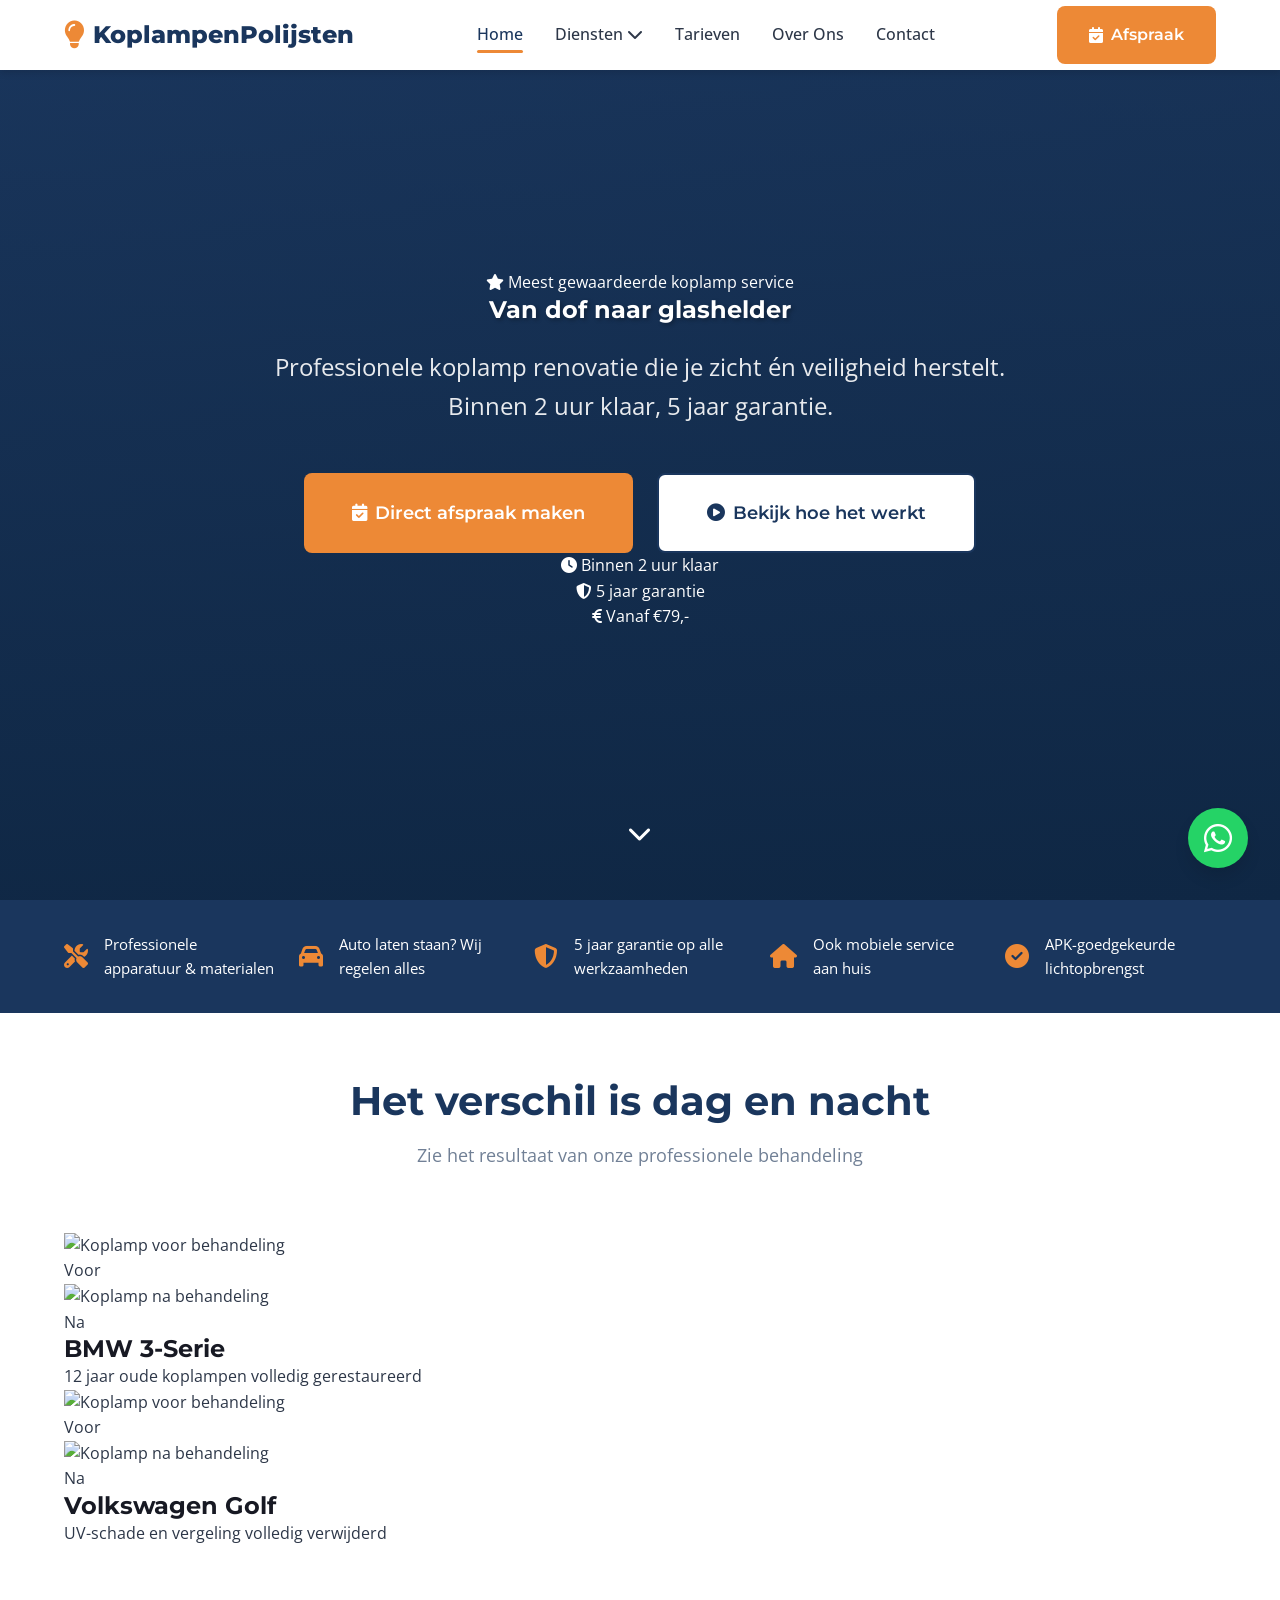
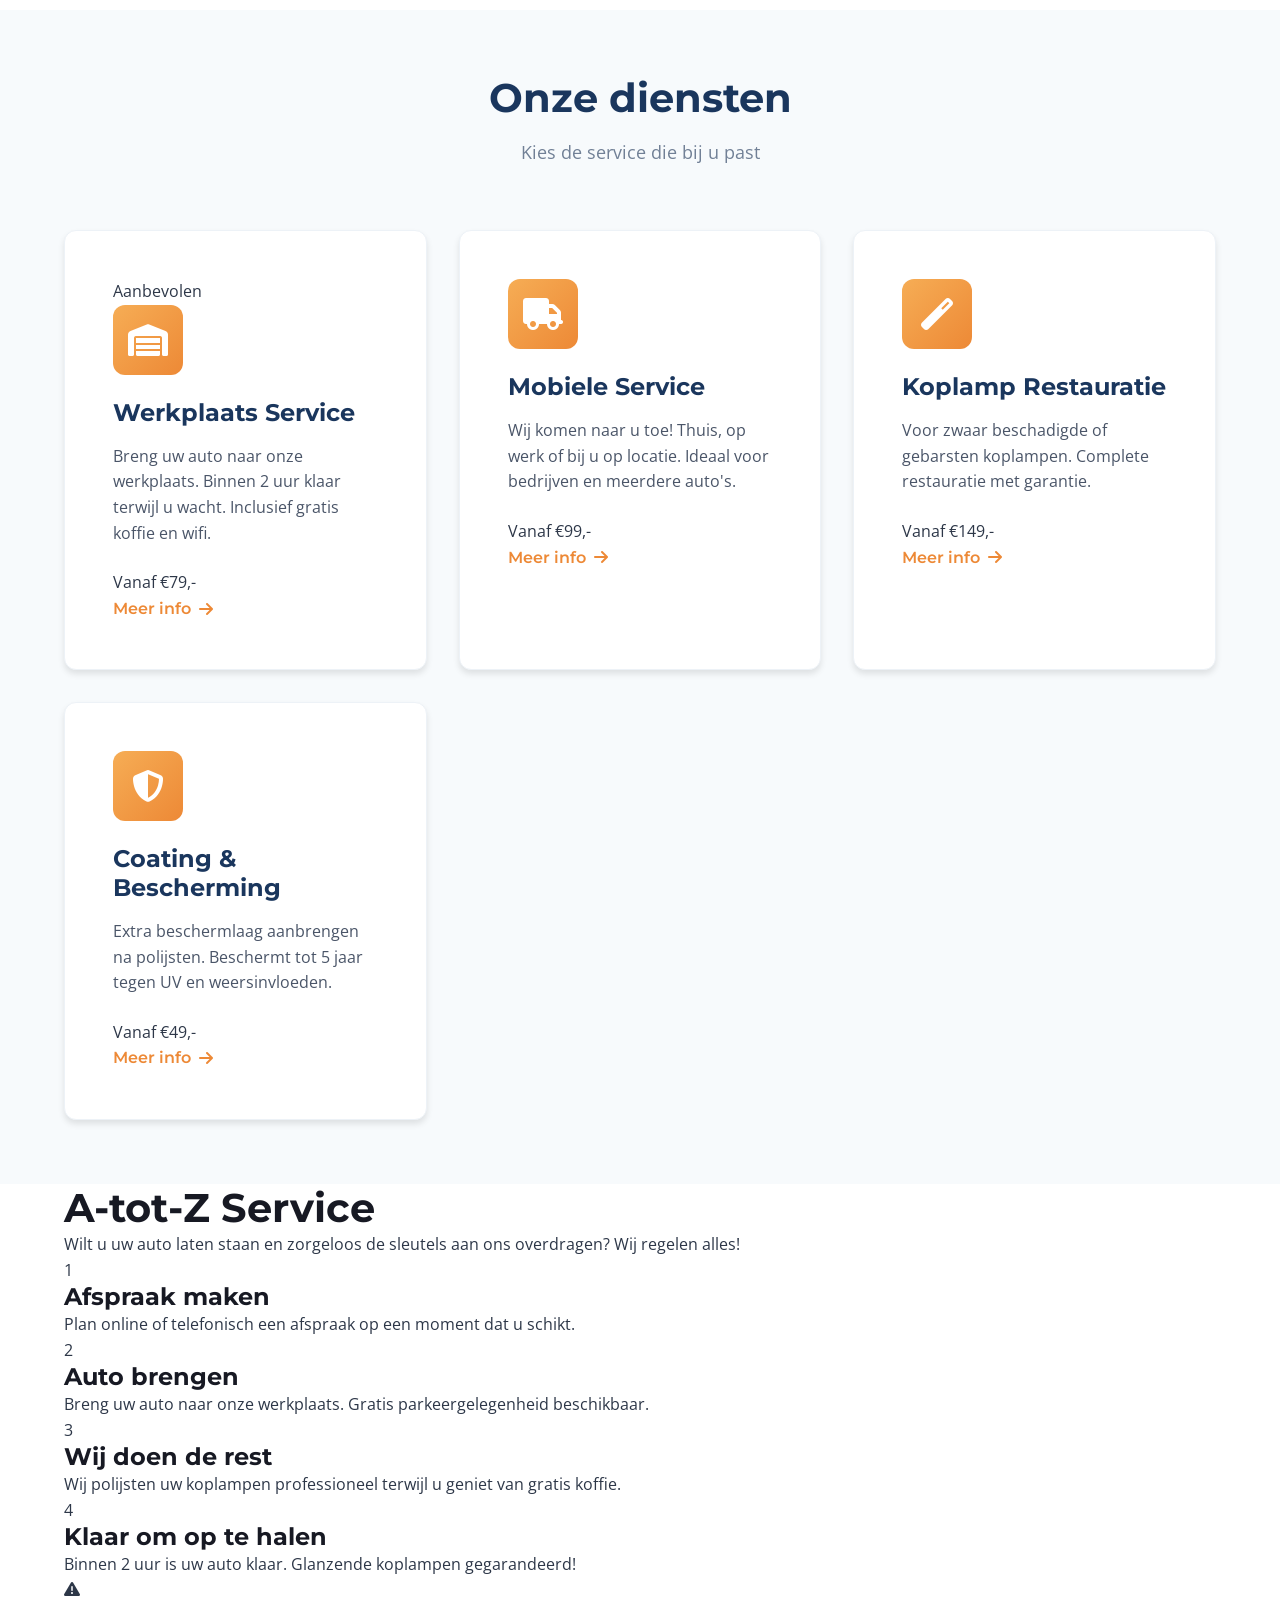
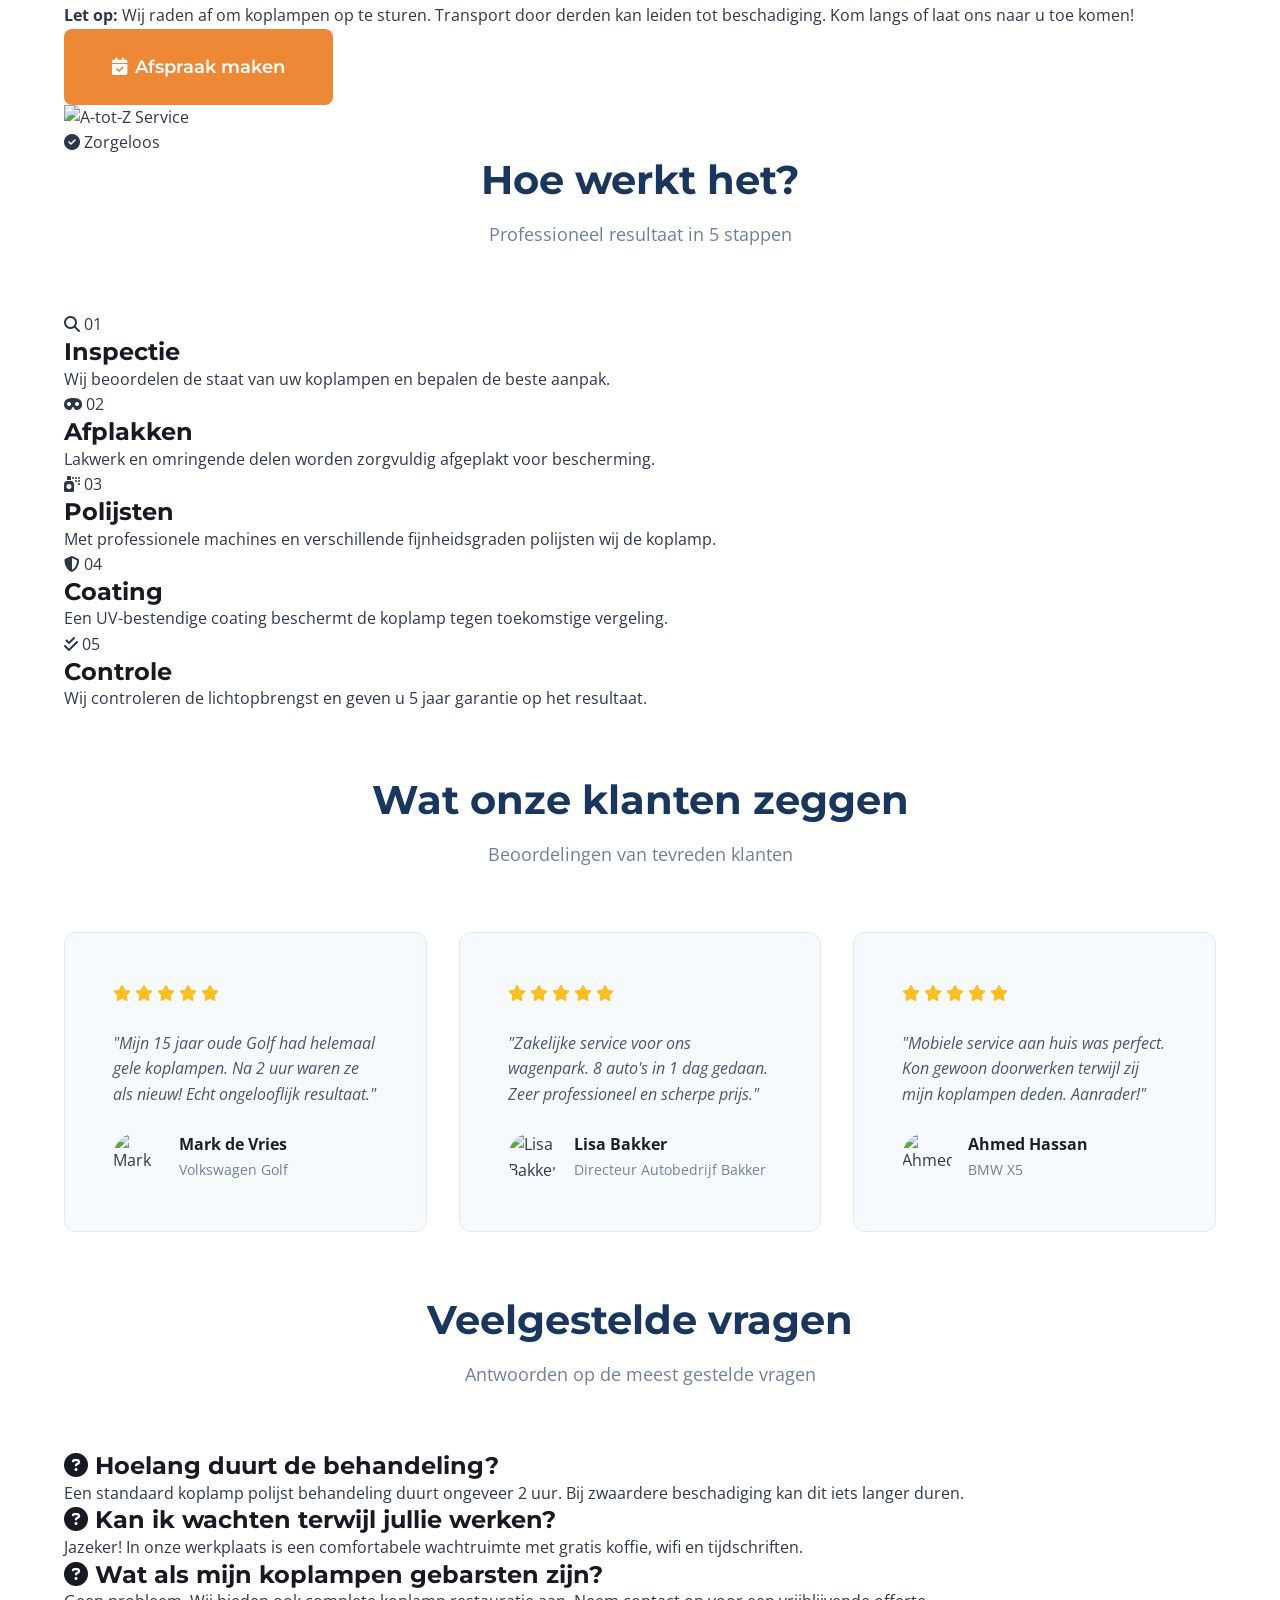
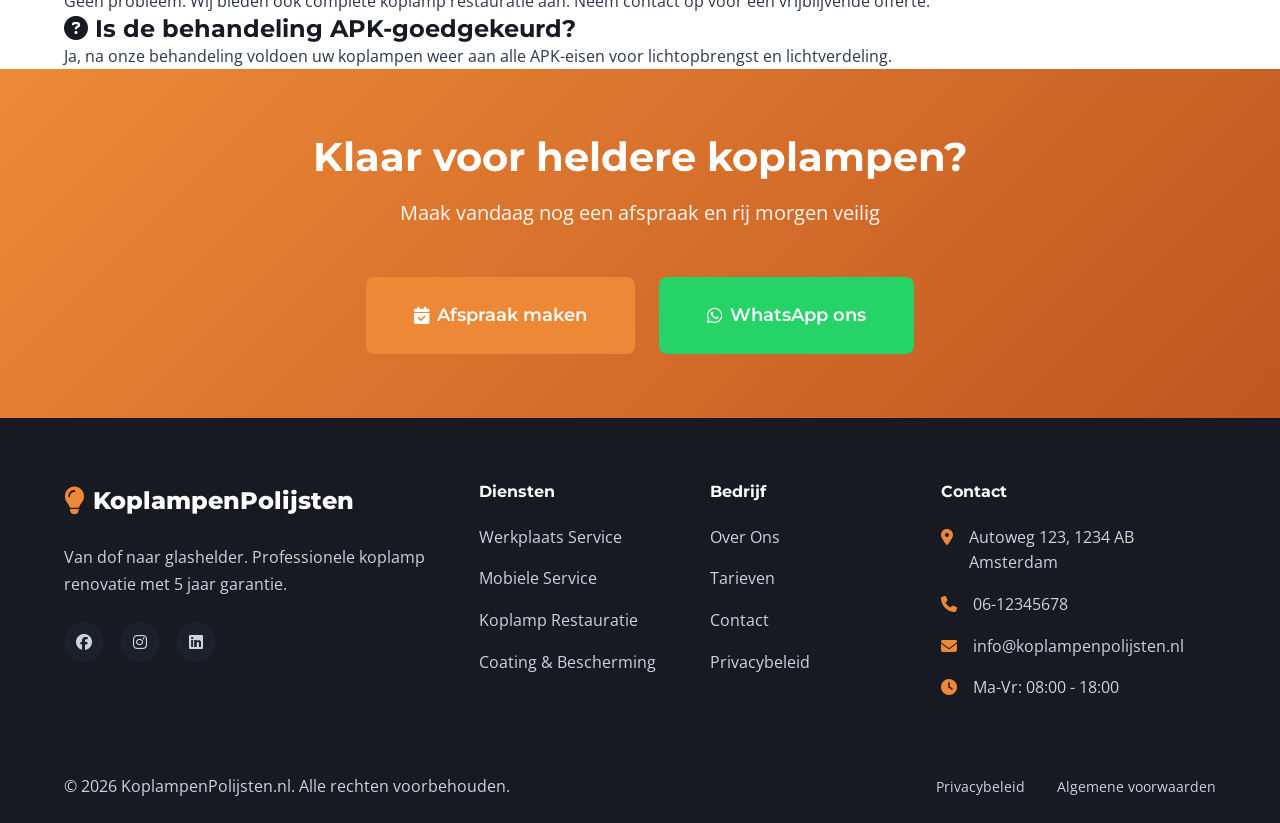
==== index.html @ 0076ad4c "Initial commit: KoplampenPolijsten website" ====
<!DOCTYPE html>
<html lang="nl">
<head>
    <meta charset="UTF-8">
    <meta name="viewport" content="width=device-width, initial-scale=1.0">
    <meta name="description" content="KoplampenPolijsten.nl - Professionele koplamp renovatie. Van dof naar glashelder in 2 uur. Mobiele service of werkplaats.">
    <title>KoplampenPolijsten.nl | Van dof naar glashelder</title>
    <link rel="preconnect" href="https://fonts.googleapis.com">
    <link rel="preconnect" href="https://fonts.gstatic.com" crossorigin>
    <link href="https://fonts.googleapis.com/css2?family=Montserrat:wght@400;600;700;800&family=Open+Sans:wght@400;500;600&display=swap" rel="stylesheet">
    <link rel="stylesheet" href="css/style.css">
    <link rel="stylesheet" href="https://cdnjs.cloudflare.com/ajax/libs/font-awesome/6.4.0/css/all.min.css">
</head>
<body>
    <!-- Header -->
    <header class="header">
        <div class="container">
            <nav class="nav">
                <a href="index.html" class="logo">
                    <i class="fas fa-lightbulb logo-icon"></i>
                    <span>KoplampenPolijsten</span>
                </a>
                <ul class="nav-menu" id="navMenu">
                    <li><a href="index.html" class="active">Home</a></li>
                    <li class="dropdown">
                        <a href="#">Diensten <i class="fas fa-chevron-down"></i></a>
                        <ul class="dropdown-menu">
                            <li><a href="pages/werkplaats-service.html">Werkplaats Service</a></li>
                            <li><a href="pages/mobiele-service.html">Mobiele Service</a></li>
                            <li><a href="pages/koplamp-restauratie.html">Koplamp Restauratie</a></li>
                            <li><a href="pages/coating-bescherming.html">Coating & Bescherming</a></li>
                        </ul>
                    </li>
                    <li><a href="pages/tarieven.html">Tarieven</a></li>
                    <li><a href="pages/over-ons.html">Over Ons</a></li>
                    <li><a href="pages/contact.html">Contact</a></li>
                </ul>

                <!-- Mobile Menu -->
                <div class="mobile-nav" id="mobileNav">
                    <div class="mobile-nav-header">
                        <a href="index.html" class="logo">
                            <i class="fas fa-lightbulb logo-icon"></i>
                            <span>KoplampenPolijsten</span>
                        </a>
                        <button class="mobile-nav-close" id="mobileNavClose">
                            <i class="fas fa-times"></i>
                        </button>
                    </div>
                    <ul class="mobile-nav-menu">
                        <li><a href="index.html" class="active">Home</a></li>
                        <li>
                            <button class="mobile-dropdown-toggle" data-dropdown="services">
                                Diensten <i class="fas fa-chevron-down"></i>
                            </button>
                            <ul class="mobile-dropdown-menu" id="services-dropdown">
                                <li><a href="pages/werkplaats-service.html">Werkplaats Service</a></li>
                                <li><a href="pages/mobiele-service.html">Mobiele Service</a></li>
                                <li><a href="pages/koplamp-restauratie.html">Koplamp Restauratie</a></li>
                                <li><a href="pages/coating-bescherming.html">Coating & Bescherming</a></li>
                            </ul>
                        </li>
                        <li><a href="pages/tarieven.html">Tarieven</a></li>
                        <li><a href="pages/over-ons.html">Over Ons</a></li>
                        <li><a href="pages/contact.html">Contact</a></li>
                    </ul>
                </div>
                <div class="mobile-nav-overlay" id="mobileNavOverlay"></div>
                
                <div class="nav-actions">
                    <a href="pages/contact.html" class="btn btn-primary nav-cta">
                        <i class="fas fa-calendar-check"></i> Afspraak
                    </a>
                    <button class="mobile-menu-btn" id="mobileMenuBtn">
                        <i class="fas fa-bars"></i>
                    </button>
                </div>
            </nav>
        </div>
    </header>

    <!-- Hero Section -->
    <section class="hero">
        <div class="hero-bg">
            <div class="hero-overlay"></div>
        </div>
        <div class="container">
            <div class="hero-content">
                <div class="hero-badge">
                    <i class="fas fa-star"></i> Meest gewaardeerde koplamp service
                </div>
                <h1>Van dof naar <span class="highlight">glashelder</span></h1>
                <p class="hero-tagline">Professionele koplamp renovatie die je zicht én veiligheid herstelt. Binnen 2 uur klaar, 5 jaar garantie.</p>
                <div class="hero-buttons">
                    <a href="pages/contact.html" class="btn btn-primary btn-large">
                        <i class="fas fa-calendar-check"></i> Direct afspraak maken
                    </a>
                    <a href="#hoe-werkt-het" class="btn btn-secondary btn-large">
                        <i class="fas fa-play-circle"></i> Bekijk hoe het werkt
                    </a>
                </div>
                <div class="hero-features">
                    <div class="hero-feature">
                        <i class="fas fa-clock"></i>
                        <span>Binnen 2 uur klaar</span>
                    </div>
                    <div class="hero-feature">
                        <i class="fas fa-shield-alt"></i>
                        <span>5 jaar garantie</span>
                    </div>
                    <div class="hero-feature">
                        <i class="fas fa-euro-sign"></i>
                        <span>Vanaf €79,-</span>
                    </div>
                </div>
            </div>
        </div>
        <div class="hero-scroll">
            <i class="fas fa-chevron-down"></i>
        </div>
    </section>

    <!-- USP Section -->
    <section class="usp-section">
        <div class="container">
            <div class="usp-grid">
                <div class="usp-item">
                    <i class="fas fa-tools"></i>
                    <span>Professionele apparatuur & materialen</span>
                </div>
                <div class="usp-item">
                    <i class="fas fa-car"></i>
                    <span>Auto laten staan? Wij regelen alles</span>
                </div>
                <div class="usp-item">
                    <i class="fas fa-shield-alt"></i>
                    <span>5 jaar garantie op alle werkzaamheden</span>
                </div>
                <div class="usp-item">
                    <i class="fas fa-home"></i>
                    <span>Ook mobiele service aan huis</span>
                </div>
                <div class="usp-item">
                    <i class="fas fa-check-circle"></i>
                    <span>APK-goedgekeurde lichtopbrengst</span>
                </div>
            </div>
        </div>
    </section>

    <!-- Before/After Section -->
    <section class="before-after-section" id="resultaat">
        <div class="container">
            <div class="section-header">
                <h2>Het verschil is dag en nacht</h2>
                <p>Zie het resultaat van onze professionele behandeling</p>
            </div>
            <div class="before-after-showcase">
                <div class="showcase-item">
                    <div class="comparison-wrapper">
                        <div class="comparison-images">
                            <div class="comparison-before">
                                <img src="images/koplamp-before-1.jpg" alt="Koplamp voor behandeling">
                                <span class="comparison-label">Voor</span>
                            </div>
                            <div class="comparison-after">
                                <img src="images/koplamp-after-1.jpg" alt="Koplamp na behandeling">
                                <span class="comparison-label">Na</span>
                            </div>
                        </div>
                    </div>
                    <div class="showcase-info">
                        <h3>BMW 3-Serie</h3>
                        <p>12 jaar oude koplampen volledig gerestaureerd</p>
                    </div>
                </div>
                
                <div class="showcase-item">
                    <div class="comparison-wrapper">
                        <div class="comparison-images">
                            <div class="comparison-before">
                                <img src="images/koplamp-before-2.jpg" alt="Koplamp voor behandeling">
                                <span class="comparison-label">Voor</span>
                            </div>
                            <div class="comparison-after">
                                <img src="images/koplamp-after-2.jpg" alt="Koplamp na behandeling">
                                <span class="comparison-label">Na</span>
                            </div>
                        </div>
                    </div>
                    <div class="showcase-info">
                        <h3>Volkswagen Golf</h3>
                        <p>UV-schade en vergeling volledig verwijderd</p>
                    </div>
                </div>
            </div>
        </div>
    </section>

    <!-- Services Section -->
    <section class="services-section" id="diensten">
        <div class="container">
            <div class="section-header">
                <h2>Onze diensten</h2>
                <p>Kies de service die bij u past</p>
            </div>
            <div class="services-grid">
                <a href="pages/werkplaats-service.html" class="service-card featured">
                    <div class="service-badge">Aanbevolen</div>
                    <div class="service-icon">
                        <i class="fas fa-warehouse"></i>
                    </div>
                    <h3>Werkplaats Service</h3>
                    <p>Breng uw auto naar onze werkplaats. Binnen 2 uur klaar terwijl u wacht. Inclusief gratis koffie en wifi.</p>
                    <div class="service-price">Vanaf €79,-</div>
                    <span class="service-link">Meer info <i class="fas fa-arrow-right"></i></span>
                </a>
                
                <a href="pages/mobiele-service.html" class="service-card">
                    <div class="service-icon">
                        <i class="fas fa-truck"></i>
                    </div>
                    <h3>Mobiele Service</h3>
                    <p>Wij komen naar u toe! Thuis, op werk of bij u op locatie. Ideaal voor bedrijven en meerdere auto's.</p>
                    <div class="service-price">Vanaf €99,-</div>
                    <span class="service-link">Meer info <i class="fas fa-arrow-right"></i></span>
                </a>
                
                <a href="pages/koplamp-restauratie.html" class="service-card">
                    <div class="service-icon">
                        <i class="fas fa-magic"></i>
                    </div>
                    <h3>Koplamp Restauratie</h3>
                    <p>Voor zwaar beschadigde of gebarsten koplampen. Complete restauratie met garantie.</p>
                    <div class="service-price">Vanaf €149,-</div>
                    <span class="service-link">Meer info <i class="fas fa-arrow-right"></i></span>
                </a>
                
                <a href="pages/coating-bescherming.html" class="service-card">
                    <div class="service-icon">
                        <i class="fas fa-shield-alt"></i>
                    </div>
                    <h3>Coating & Bescherming</h3>
                    <p>Extra beschermlaag aanbrengen na polijsten. Beschermt tot 5 jaar tegen UV en weersinvloeden.</p>
                    <div class="service-price">Vanaf €49,-</div>
                    <span class="service-link">Meer info <i class="fas fa-arrow-right"></i></span>
                </a>
            </div>
        </div>
    </section>

    <!-- A-to-Z Service Section -->
    <section class="atoz-section">
        <div class="container">
            <div class="atoz-layout">
                <div class="atoz-content">
                    <h2>A-tot-Z Service</h2>
                    <p class="atoz-intro">Wilt u uw auto laten staan en zorgeloos de sleutels aan ons overdragen? Wij regelen alles!</p>
                    
                    <div class="atoz-steps">
                        <div class="atoz-step">
                            <div class="step-number">1</div>
                            <div class="step-content">
                                <h3>Afspraak maken</h3>
                                <p>Plan online of telefonisch een afspraak op een moment dat u schikt.</p>
                            </div>
                        </div>
                        <div class="atoz-step">
                            <div class="step-number">2</div>
                            <div class="step-content">
                                <h3>Auto brengen</h3>
                                <p>Breng uw auto naar onze werkplaats. Gratis parkeergelegenheid beschikbaar.</p>
                            </div>
                        </div>
                        <div class="atoz-step">
                            <div class="step-number">3</div>
                            <div class="step-content">
                                <h3>Wij doen de rest</h3>
                                <p>Wij polijsten uw koplampen professioneel terwijl u geniet van gratis koffie.</p>
                            </div>
                        </div>
                        <div class="atoz-step">
                            <div class="step-number">4</div>
                            <div class="step-content">
                                <h3>Klaar om op te halen</h3>
                                <p>Binnen 2 uur is uw auto klaar. Glanzende koplampen gegarandeerd!</p>
                            </div>
                        </div>
                    </div>
                    
                    <div class="atoz-warning">
                        <i class="fas fa-exclamation-triangle"></i>
                        <div>
                            <strong>Let op:</strong> Wij raden af om koplampen op te sturen. Transport door derden kan leiden tot beschadiging. Kom langs of laat ons naar u toe komen!
                        </div>
                    </div>
                    
                    <a href="pages/contact.html" class="btn btn-primary btn-large">
                        <i class="fas fa-calendar-check"></i> Afspraak maken
                    </a>
                </div>
                <div class="atoz-image">
                    <img src="images/atoz-service.jpg" alt="A-tot-Z Service">
                    <div class="atoz-badge">
                        <i class="fas fa-check-circle"></i>
                        <span>Zorgeloos</span>
                    </div>
                </div>
            </div>
        </div>
    </section>

    <!-- How It Works -->
    <section class="how-it-works-section" id="hoe-werkt-het">
        <div class="container">
            <div class="section-header">
                <h2>Hoe werkt het?</h2>
                <p>Professioneel resultaat in 5 stappen</p>
            </div>
            <div class="process-grid">
                <div class="process-step">
                    <div class="process-icon">
                        <i class="fas fa-search"></i>
                        <span class="step-num">01</span>
                    </div>
                    <h3>Inspectie</h3>
                    <p>Wij beoordelen de staat van uw koplampen en bepalen de beste aanpak.</p>
                </div>
                <div class="process-step">
                    <div class="process-icon">
                        <i class="fas fa-mask"></i>
                        <span class="step-num">02</span>
                    </div>
                    <h3>Afplakken</h3>
                    <p>Lakwerk en omringende delen worden zorgvuldig afgeplakt voor bescherming.</p>
                </div>
                <div class="process-step">
                    <div class="process-icon">
                        <i class="fas fa-spray-can"></i>
                        <span class="step-num">03</span>
                    </div>
                    <h3>Polijsten</h3>
                    <p>Met professionele machines en verschillende fijnheidsgraden polijsten wij de koplamp.</p>
                </div>
                <div class="process-step">
                    <div class="process-icon">
                        <i class="fas fa-shield-alt"></i>
                        <span class="step-num">04</span>
                    </div>
                    <h3>Coating</h3>
                    <p>Een UV-bestendige coating beschermt de koplamp tegen toekomstige vergeling.</p>
                </div>
                <div class="process-step">
                    <div class="process-icon">
                        <i class="fas fa-check-double"></i>
                        <span class="step-num">05</span>
                    </div>
                    <h3>Controle</h3>
                    <p>Wij controleren de lichtopbrengst en geven u 5 jaar garantie op het resultaat.</p>
                </div>
            </div>
        </div>
    </section>

    <!-- Reviews Section -->
    <section class="reviews-section">
        <div class="container">
            <div class="section-header">
                <h2>Wat onze klanten zeggen</h2>
                <p>Beoordelingen van tevreden klanten</p>
            </div>
            <div class="reviews-grid">
                <div class="review-card">
                    <div class="review-stars">
                        <i class="fas fa-star"></i>
                        <i class="fas fa-star"></i>
                        <i class="fas fa-star"></i>
                        <i class="fas fa-star"></i>
                        <i class="fas fa-star"></i>
                    </div>
                    <p class="review-text">"Mijn 15 jaar oude Golf had helemaal gele koplampen. Na 2 uur waren ze als nieuw! Echt ongelooflijk resultaat."</p>
                    <div class="review-author">
                        <img src="images/avatar1.jpg" alt="Mark de Vries">
                        <div>
                            <strong>Mark de Vries</strong>
                            <span>Volkswagen Golf</span>
                        </div>
                    </div>
                </div>
                <div class="review-card">
                    <div class="review-stars">
                        <i class="fas fa-star"></i>
                        <i class="fas fa-star"></i>
                        <i class="fas fa-star"></i>
                        <i class="fas fa-star"></i>
                        <i class="fas fa-star"></i>
                    </div>
                    <p class="review-text">"Zakelijke service voor ons wagenpark. 8 auto's in 1 dag gedaan. Zeer professioneel en scherpe prijs."</p>
                    <div class="review-author">
                        <img src="images/avatar2.jpg" alt="Lisa Bakker">
                        <div>
                            <strong>Lisa Bakker</strong>
                            <span>Directeur Autobedrijf Bakker</span>
                        </div>
                    </div>
                </div>
                <div class="review-card">
                    <div class="review-stars">
                        <i class="fas fa-star"></i>
                        <i class="fas fa-star"></i>
                        <i class="fas fa-star"></i>
                        <i class="fas fa-star"></i>
                        <i class="fas fa-star"></i>
                    </div>
                    <p class="review-text">"Mobiele service aan huis was perfect. Kon gewoon doorwerken terwijl zij mijn koplampen deden. Aanrader!"</p>
                    <div class="review-author">
                        <img src="images/avatar3.jpg" alt="Ahmed Hassan">
                        <div>
                            <strong>Ahmed Hassan</strong>
                            <span>BMW X5</span>
                        </div>
                    </div>
                </div>
            </div>
        </div>
    </section>

    <!-- FAQ Section -->
    <section class="faq-section">
        <div class="container">
            <div class="section-header">
                <h2>Veelgestelde vragen</h2>
                <p>Antwoorden op de meest gestelde vragen</p>
            </div>
            <div class="faq-grid">
                <div class="faq-item">
                    <h3><i class="fas fa-question-circle"></i> Hoelang duurt de behandeling?</h3>
                    <p>Een standaard koplamp polijst behandeling duurt ongeveer 2 uur. Bij zwaardere beschadiging kan dit iets langer duren.</p>
                </div>
                <div class="faq-item">
                    <h3><i class="fas fa-question-circle"></i> Kan ik wachten terwijl jullie werken?</h3>
                    <p>Jazeker! In onze werkplaats is een comfortabele wachtruimte met gratis koffie, wifi en tijdschriften.</p>
                </div>
                <div class="faq-item">
                    <h3><i class="fas fa-question-circle"></i> Wat als mijn koplampen gebarsten zijn?</h3>
                    <p>Geen probleem. Wij bieden ook complete koplamp restauratie aan. Neem contact op voor een vrijblijvende offerte.</p>
                </div>
                <div class="faq-item">
                    <h3><i class="fas fa-question-circle"></i> Is de behandeling APK-goedgekeurd?</h3>
                    <p>Ja, na onze behandeling voldoen uw koplampen weer aan alle APK-eisen voor lichtopbrengst en lichtverdeling.</p>
                </div>
            </div>
        </div>
    </section>

    <!-- CTA Section -->
    <section class="cta-section">
        <div class="container">
            <div class="cta-content">
                <h2>Klaar voor heldere koplampen?</h2>
                <p>Maak vandaag nog een afspraak en rij morgen veilig</p>
                <div class="cta-buttons">
                    <a href="pages/contact.html" class="btn btn-primary btn-large">
                        <i class="fas fa-calendar-check"></i> Afspraak maken
                    </a>
                    <a href="https://wa.me/31612345678" class="btn btn-whatsapp btn-large">
                        <i class="fab fa-whatsapp"></i> WhatsApp ons
                    </a>
                </div>
            </div>
        </div>
    </section>

    <!-- Footer -->
    <footer class="footer">
        <div class="container">
            <div class="footer-grid">
                <div class="footer-brand">
                    <a href="index.html" class="logo">
                        <i class="fas fa-lightbulb logo-icon"></i>
                        <span>KoplampenPolijsten</span>
                    </a>
                    <p>Van dof naar glashelder. Professionele koplamp renovatie met 5 jaar garantie.</p>
                    <div class="social-links">
                        <a href="#"><i class="fab fa-facebook"></i></a>
                        <a href="#"><i class="fab fa-instagram"></i></a>
                        <a href="#"><i class="fab fa-linkedin"></i></a>
                    </div>
                </div>
                <div class="footer-links">
                    <h4>Diensten</h4>
                    <ul>
                        <li><a href="pages/werkplaats-service.html">Werkplaats Service</a></li>
                        <li><a href="pages/mobiele-service.html">Mobiele Service</a></li>
                        <li><a href="pages/koplamp-restauratie.html">Koplamp Restauratie</a></li>
                        <li><a href="pages/coating-bescherming.html">Coating & Bescherming</a></li>
                    </ul>
                </div>
                <div class="footer-links">
                    <h4>Bedrijf</h4>
                    <ul>
                        <li><a href="pages/over-ons.html">Over Ons</a></li>
                        <li><a href="pages/tarieven.html">Tarieven</a></li>
                        <li><a href="pages/contact.html">Contact</a></li>
                        <li><a href="pages/privacy.html">Privacybeleid</a></li>
                    </ul>
                </div>
                <div class="footer-contact">
                    <h4>Contact</h4>
                    <ul>
                        <li><i class="fas fa-map-marker-alt"></i> Autoweg 123, 1234 AB Amsterdam</li>
                        <li><i class="fas fa-phone"></i> <a href="tel:+31612345678">06-12345678</a></li>
                        <li><i class="fas fa-envelope"></i> <a href="mailto:info@koplampenpolijsten.nl">info@koplampenpolijsten.nl</a></li>
                        <li><i class="fas fa-clock"></i> Ma-Vr: 08:00 - 18:00</li>
                    </ul>
                </div>
            </div>
            <div class="footer-bottom">
                <p>&copy; 2026 KoplampenPolijsten.nl. Alle rechten voorbehouden.</p>
                <div class="footer-legal">
                    <a href="pages/privacy.html">Privacybeleid</a>
                    <a href="pages/algemene-voorwaarden.html">Algemene voorwaarden</a>
                </div>
            </div>
        </div>
    </footer>

    <!-- WhatsApp Float -->
    <a href="https://wa.me/31612345678" class="whatsapp-float" target="_blank">
        <i class="fab fa-whatsapp"></i>
    </a>

    <script src="js/main.js"></script>
</body>
</html>
---- css/style.css ----
/* ========================================
   STOELAIRBAG - MAIN STYLESHEET
   Kleuren: Donkerblauw, Oranje, Wit/Grijs
   ======================================== */

/* CSS Variables */
:root {
    /* Primary Colors */
    --primary-blue: #1a365d;
    --primary-blue-dark: #0f2744;
    --primary-blue-light: #2c5282;
    
    /* Accent Colors */
    --accent-orange: #ed8936;
    --accent-orange-dark: #c05621;
    --accent-orange-light: #f6ad55;
    
    /* Neutral Colors */
    --white: #ffffff;
    --gray-50: #f7fafc;
    --gray-100: #edf2f7;
    --gray-200: #e2e8f0;
    --gray-300: #cbd5e0;
    --gray-400: #a0aec0;
    --gray-500: #718096;
    --gray-600: #4a5568;
    --gray-700: #2d3748;
    --gray-800: #1a202c;
    --gray-900: #171923;
    
    /* Typography */
    --font-heading: 'Montserrat', sans-serif;
    --font-body: 'Open Sans', sans-serif;
    
    /* Spacing */
    --space-xs: 0.25rem;
    --space-sm: 0.5rem;
    --space-md: 1rem;
    --space-lg: 1.5rem;
    --space-xl: 2rem;
    --space-2xl: 3rem;
    --space-3xl: 4rem;
    
    /* Border Radius */
    --radius-sm: 4px;
    --radius-md: 8px;
    --radius-lg: 12px;
    --radius-xl: 16px;
    --radius-full: 9999px;
    
    /* Shadows */
    --shadow-sm: 0 1px 2px rgba(0,0,0,0.05);
    --shadow-md: 0 4px 6px rgba(0,0,0,0.1);
    --shadow-lg: 0 10px 15px rgba(0,0,0,0.1);
    --shadow-xl: 0 20px 25px rgba(0,0,0,0.15);
    
    /* Transitions */
    --transition-fast: 150ms ease;
    --transition-base: 250ms ease;
    --transition-slow: 350ms ease;
}

/* Reset & Base */
*, *::before, *::after {
    margin: 0;
    padding: 0;
    box-sizing: border-box;
}

html {
    scroll-behavior: smooth;
}

body {
    font-family: var(--font-body);
    font-size: 16px;
    line-height: 1.6;
    color: var(--gray-700);
    background-color: var(--white);
    -webkit-font-smoothing: antialiased;
}

img {
    max-width: 100%;
    height: auto;
    display: block;
}

a {
    text-decoration: none;
    color: inherit;
    transition: color var(--transition-fast);
}

ul {
    list-style: none;
}

.container {
    max-width: 1200px;
    margin: 0 auto;
    padding: 0 var(--space-lg);
}

/* Typography */
h1, h2, h3, h4, h5, h6 {
    font-family: var(--font-heading);
    font-weight: 700;
    line-height: 1.2;
    color: var(--gray-900);
}

h1 { font-size: clamp(2rem, 5vw, 3.5rem)); }
h2 { font-size: clamp(1.5rem, 4vw, 2.5rem); }
h3 { font-size: clamp(1.25rem, 3vw, 1.5rem); }

/* Header */
.header {
    position: fixed;
    top: 0;
    left: 0;
    right: 0;
    background: var(--white);
    box-shadow: var(--shadow-md);
    z-index: 1000;
    height: 70px;
}

.nav {
    display: flex;
    align-items: center;
    justify-content: space-between;
    height: 70px;
}

.logo {
    display: flex;
    align-items: center;
    gap: var(--space-sm);
    font-family: var(--font-heading);
    font-size: 1.5rem;
    font-weight: 800;
    color: var(--primary-blue);
}

.logo-icon {
    color: var(--accent-orange);
    font-size: 1.75rem;
}

.nav-menu {
    display: flex;
    align-items: center;
    gap: var(--space-xl);
}

.nav-menu a {
    font-weight: 500;
    color: var(--gray-700);
    padding: var(--space-sm) 0;
    position: relative;
}

.nav-menu a:hover,
.nav-menu a.active {
    color: var(--primary-blue);
}

.nav-menu a.active::after {
    content: '';
    position: absolute;
    bottom: 0;
    left: 0;
    right: 0;
    height: 3px;
    background: var(--accent-orange);
    border-radius: var(--radius-full);
}

/* Dropdown */
.dropdown {
    position: relative;
}

.dropdown-menu {
    position: absolute;
    top: 100%;
    left: 0;
    background: var(--white);
    box-shadow: var(--shadow-lg);
    border-radius: var(--radius-md);
    padding: var(--space-sm) 0;
    min-width: 220px;
    opacity: 0;
    visibility: hidden;
    transform: translateY(10px);
    transition: all var(--transition-base);
    z-index: 100;
}

.dropdown:hover .dropdown-menu {
    opacity: 1;
    visibility: visible;
    transform: translateY(0);
}

.dropdown-menu a {
    display: block;
    padding: var(--space-sm) var(--space-lg);
}

.dropdown-menu a:hover {
    background: var(--gray-50);
}

/* Nav Actions */
.nav-actions {
    display: flex;
    align-items: center;
    gap: var(--space-lg);
}

.lang-toggle {
    background: none;
    border: none;
    font-family: var(--font-heading);
    font-weight: 600;
    cursor: pointer;
    color: var(--gray-400);
}

.lang-toggle span.active {
    color: var(--primary-blue);
}

.cart-btn {
    position: relative;
    font-size: 1.25rem;
    color: var(--gray-700);
}

.cart-count {
    position: absolute;
    top: -8px;
    right: -8px;
    background: var(--accent-orange);
    color: var(--white);
    font-size: 0.7rem;
    font-weight: 700;
    width: 18px;
    height: 18px;
    border-radius: var(--radius-full);
    display: flex;
    align-items: center;
    justify-content: center;
}

/* Mobile Menu Button */
.mobile-menu-btn {
    display: none;
    background: none;
    border: none;
    font-size: 1.5rem;
    cursor: pointer;
    color: var(--gray-700);
    padding: var(--space-sm);
    transition: color var(--transition-fast);
}

.mobile-menu-btn:hover {
    color: var(--accent-orange);
}

/* Mobile Navigation Overlay */
.mobile-nav {
    position: fixed;
    top: 0;
    right: -100%;
    width: 100%;
    max-width: 350px;
    height: 100vh;
    background: var(--white);
    box-shadow: var(--shadow-xl);
    z-index: 1001;
    transition: right var(--transition-slow);
    overflow-y: auto;
}

.mobile-nav.active {
    right: 0;
}

.mobile-nav-header {
    display: flex;
    align-items: center;
    justify-content: space-between;
    padding: var(--space-lg);
    border-bottom: 1px solid var(--gray-200);
}

.mobile-nav-close {
    background: none;
    border: none;
    font-size: 1.5rem;
    cursor: pointer;
    color: var(--gray-700);
    padding: var(--space-sm);
}

.mobile-nav-menu {
    padding: var(--space-lg);
}

.mobile-nav-menu li {
    border-bottom: 1px solid var(--gray-100);
}

.mobile-nav-menu a {
    display: block;
    padding: var(--space-lg) 0;
    font-weight: 600;
    color: var(--gray-800);
}

.mobile-nav-menu a:hover,
.mobile-nav-menu a.active {
    color: var(--accent-orange);
}

.mobile-dropdown-toggle {
    display: flex;
    align-items: center;
    justify-content: space-between;
    width: 100%;
    padding: var(--space-lg) 0;
    font-weight: 600;
    color: var(--gray-800);
    background: none;
    border: none;
    cursor: pointer;
}

.mobile-dropdown-menu {
    display: none;
    padding-left: var(--space-lg);
}

.mobile-dropdown-menu.active {
    display: block;
}

.mobile-dropdown-menu a {
    padding: var(--space-md) 0;
    font-weight: 400;
    color: var(--gray-600);
}

.mobile-nav-overlay {
    position: fixed;
    inset: 0;
    background: rgba(0,0,0,0.5);
    z-index: 1000;
    opacity: 0;
    visibility: hidden;
    transition: all var(--transition-base);
}

.mobile-nav-overlay.active {
    opacity: 1;
    visibility: visible;
}

/* Buttons */
.btn {
    display: inline-flex;
    align-items: center;
    justify-content: center;
    gap: var(--space-sm);
    padding: var(--space-md) var(--space-xl);
    font-family: var(--font-heading);
    font-weight: 600;
    font-size: 1rem;
    border-radius: var(--radius-md);
    border: none;
    cursor: pointer;
    transition: all var(--transition-base);
    text-decoration: none;
}

.btn-primary {
    background: var(--accent-orange);
    color: var(--white);
}

.btn-primary:hover {
    background: var(--accent-orange-dark);
    transform: translateY(-2px);
    box-shadow: var(--shadow-lg);
}

.btn-secondary {
    background: var(--white);
    color: var(--primary-blue);
    border: 2px solid var(--primary-blue);
}

.btn-secondary:hover {
    background: var(--primary-blue);
    color: var(--white);
}

.btn-large {
    padding: var(--space-lg) var(--space-2xl);
    font-size: 1.1rem;
}

.btn-whatsapp {
    background: #25d366;
    color: var(--white);
}

.btn-whatsapp:hover {
    background: #128c7e;
}

/* Hero Section */
.hero {
    position: relative;
    height: 100vh;
    min-height: 600px;
    display: flex;
    align-items: center;
    justify-content: center;
    overflow: hidden;
}

.hero-bg {
    position: absolute;
    inset: 0;
    background: linear-gradient(135deg, var(--primary-blue) 0%, var(--primary-blue-dark) 100%);
}

.hero-bg::before {
    content: '';
    position: absolute;
    inset: 0;
    background: url('../images/hero-bg.jpg') center/cover;
    opacity: 0.3;
}

.hero-overlay {
    position: absolute;
    inset: 0;
    background: linear-gradient(to bottom, rgba(26,54,93,0.7), rgba(15,39,68,0.9));
}

.hero-content {
    position: relative;
    z-index: 2;
    text-align: center;
    color: var(--white);
    max-width: 800px;
    padding: 0 var(--space-lg);
}

.hero-content h1 {
    color: var(--white);
    margin-bottom: var(--space-lg);
    text-shadow: 2px 2px 4px rgba(0,0,0,0.3);
}

.hero-tagline {
    font-size: clamp(1.1rem, 2.5vw, 1.5rem);
    margin-bottom: var(--space-2xl);
    opacity: 0.9;
}

.hero-buttons {
    display: flex;
    gap: var(--space-lg);
    justify-content: center;
    flex-wrap: wrap;
}

.hero-scroll {
    position: absolute;
    bottom: var(--space-2xl);
    left: 50%;
    transform: translateX(-50%);
    color: var(--white);
    font-size: 1.5rem;
    animation: bounce 2s infinite;
    cursor: pointer;
}

@keyframes bounce {
    0%, 100% { transform: translateX(-50%) translateY(0); }
    50% { transform: translateX(-50%) translateY(10px); }
}

/* USP Section */
.usp-section {
    background: var(--primary-blue);
    padding: var(--space-xl) 0;
}

.usp-grid {
    display: grid;
    grid-template-columns: repeat(auto-fit, minmax(200px, 1fr));
    gap: var(--space-lg);
}

.usp-item {
    display: flex;
    align-items: center;
    gap: var(--space-md);
    color: var(--white);
}

.usp-item i {
    font-size: 1.5rem;
    color: var(--accent-orange);
    flex-shrink: 0;
}

.usp-item span {
    font-size: 0.95rem;
}

/* Section Header */
.section-header {
    text-align: center;
    margin-bottom: var(--space-3xl);
}

.section-header h2 {
    margin-bottom: var(--space-md);
    color: var(--primary-blue);
}

.section-header p {
    color: var(--gray-500);
    font-size: 1.1rem;
}

/* Services Section */
.services-section {
    padding: var(--space-3xl) 0;
    background: var(--gray-50);
}

.services-grid {
    display: grid;
    grid-template-columns: repeat(auto-fit, minmax(280px, 1fr));
    gap: var(--space-xl);
}

.service-card {
    background: var(--white);
    border-radius: var(--radius-lg);
    padding: var(--space-2xl);
    box-shadow: var(--shadow-md);
    transition: all var(--transition-base);
    border: 1px solid var(--gray-100);
    text-decoration: none;
    color: inherit;
    display: block;
}

.service-card:hover {
    transform: translateY(-5px);
    box-shadow: var(--shadow-xl);
    border-color: var(--accent-orange-light);
}

.service-icon {
    width: 70px;
    height: 70px;
    background: linear-gradient(135deg, var(--accent-orange-light), var(--accent-orange));
    border-radius: var(--radius-lg);
    display: flex;
    align-items: center;
    justify-content: center;
    margin-bottom: var(--space-lg);
}

.service-icon i {
    font-size: 2rem;
    color: var(--white);
}

.service-card h3 {
    margin-bottom: var(--space-md);
    color: var(--primary-blue);
}

.service-card p {
    color: var(--gray-600);
    margin-bottom: var(--space-lg);
}

.service-link {
    color: var(--accent-orange);
    font-weight: 600;
    font-family: var(--font-heading);
    display: inline-flex;
    align-items: center;
    gap: var(--space-sm);
}

.service-link i {
    transition: transform var(--transition-fast);
}

.service-card:hover .service-link i {
    transform: translateX(5px);
}

/* Before/After Section */
.before-after-section {
    padding: var(--space-3xl) 0;
    background: var(--white);
}

.before-after-slider {
    max-width: 800px;
    margin: 0 auto;
}

.comparison-container {
    position: relative;
    width: 100%;
    height: 400px;
    border-radius: var(--radius-lg);
    overflow: hidden;
    box-shadow: var(--shadow-lg);
}

.comparison-image {
    position: absolute;
    top: 0;
    left: 0;
    width: 100%;
    height: 100%);
}

.comparison-image img {
    width: 100%;
    height: 100%;
    object-fit: cover;
}

.comparison-image.after {
    width: 50%;
    overflow: hidden;
}

.comparison-image.after img {
    width: 200%;
}

.comparison-image .label {
    position: absolute;
    top: var(--space-md);
    background: var(--primary-blue);
    color: var(--white);
    padding: var(--space-xs) var(--space-md);
    border-radius: var(--radius-sm);
    font-weight: 600;
    font-size: 0.875rem;
}

.comparison-image.before .label {
    left: var(--space-md);
}

.comparison-image.after .label {
    right: var(--space-md);
}

.slider-handle {
    position: absolute;
    top: 0;
    bottom: 0;
    left: 50%;
    width: 4px;
    background: var(--white);
    cursor: ew-resize;
    transform: translateX(-50%);
    display: flex;
    align-items: center;
    justify-content: center;
}

.slider-handle i {
    width: 50px;
    height: 50px;
    background: var(--white);
    border-radius: var(--radius-full);
    display: flex;
    align-items: center;
    justify-content: center;
    color: var(--primary-blue);
    font-size: 1.25rem;
    box-shadow: var(--shadow-lg);
}

.slider-hint {
    text-align: center;
    margin-top: var(--space-lg);
    color: var(--gray-500);
}

.slider-hint i {
    margin-right: var(--space-sm);
}

/* Kenteken Section */
.kenteken-section {
    padding: var(--space-3xl) 0;
    background: linear-gradient(135deg, var(--primary-blue) 0%, var(--primary-blue-dark) 100%);
    color: var(--white);
}

.kenteken-content {
    display: grid;
    grid-template-columns: 1fr 1fr;
    gap: var(--space-3xl);
    align-items: center;
}

.kenteken-text h2 {
    color: var(--white);
    margin-bottom: var(--space-lg);
}

.kenteken-text p {
    margin-bottom: var(--space-xl);
    opacity: 0.9;
}

.kenteken-features {
    display: flex;
    flex-direction: column;
    gap: var(--space-md);
}

.kenteken-features li {
    display: flex;
    align-items: center;
    gap: var(--space-md);
}

.kenteken-features i {
    color: var(--accent-orange);
    font-size: 1.25rem;
}

.kenteken-form {
    background: var(--white);
    padding: var(--space-2xl);
    border-radius: var(--radius-lg);
    box-shadow: var(--shadow-xl);
}

.kenteken-input-wrapper label {
    display: block;
    font-family: var(--font-heading);
    font-weight: 600;
    color: var(--gray-800);
    margin-bottom: var(--space-md);
}

.kenteken-input-group {
    display: flex;
    gap: var(--space-md);
}

.kenteken-plate {
    display: flex;
    align-items: center;
    gap: var(--space-sm);
    background: #facc15;
    padding: var(--space-sm) var(--space-md);
    border-radius: var(--radius-md);
    border: 2px solid var(--gray-800);
    flex: 1;
}

.kenteken-plate .nl-flag {
    font-size: 1.5rem;
}

.kenteken-plate input {
    background: transparent;
    border: none;
    font-family: var(--font-heading);
    font-size: 1.5rem;
    font-weight: 700;
    text-transform: uppercase;
    width: 100%;
    color: var(--gray-800);
    outline: none;
}

.kenteken-plate input::placeholder {
    color: var(--gray-500);
}

.kenteken-example {
    margin-top: var(--space-sm);
    font-size: 0.875rem;
    color: var(--gray-500);
}

.kenteken-result {
    margin-top: var(--space-xl);
    padding: var(--space-lg);
    background: var(--gray-50);
    border-radius: var(--radius-md);
}

/* Quiz Section */
.quiz-section {
    padding: var(--space-3xl) 0;
    background: var(--gray-50);
}

.quiz-container {
    max-width: 700px;
    margin: 0 auto;
    background: var(--white);
    border-radius: var(--radius-xl);
    box-shadow: var(--shadow-lg);
    overflow: hidden;
}

.quiz-header {
    background: linear-gradient(135deg, var(--accent-orange), var(--accent-orange-dark));
    color: var(--white);
    padding: var(--space-2xl);
    text-align: center;
}

.quiz-header i {
    font-size: 3rem;
    margin-bottom: var(--space-md);
}

.quiz-header h2 {
    color: var(--white);
    margin-bottom: var(--space-sm);
}

.quiz-content {
    padding: var(--space-2xl);
}

.quiz-question h3 {
    margin-bottom: var(--space-xl);
    color: var(--primary-blue);
    text-align: center;
}

.quiz-options {
    display: flex;
    flex-direction: column;
    gap: var(--space-md);
}

.quiz-option {
    padding: var(--space-lg);
    background: var(--gray-50);
    border: 2px solid var(--gray-200);
    border-radius: var(--radius-md);
    font-family: var(--font-body);
    font-size: 1rem;
    cursor: pointer;
    transition: all var(--transition-base);
    text-align: left;
}

.quiz-option:hover {
    border-color: var(--accent-orange);
    background: var(--white);
    transform: translateX(5px);
}

.quiz-result {
    padding: var(--space-2xl);
    text-align: center;
}

/* Reviews Section */
.reviews-section {
    padding: var(--space-3xl) 0;
    background: var(--white);
}

.reviews-grid {
    display: grid;
    grid-template-columns: repeat(auto-fit, minmax(300px, 1fr));
    gap: var(--space-xl);
}

.review-card {
    background: var(--gray-50);
    padding: var(--space-2xl);
    border-radius: var(--radius-lg);
    border: 1px solid var(--gray-200);
    transition: all var(--transition-base);
}

.review-card:hover {
    box-shadow: var(--shadow-md);
    transform: translateY(-3px);
}

.review-stars {
    color: #fbbf24;
    margin-bottom: var(--space-lg);
}

.review-text {
    font-style: italic;
    margin-bottom: var(--space-lg);
    color: var(--gray-600);
}

.review-author {
    display: flex;
    align-items: center;
    gap: var(--space-md);
}

.review-author img {
    width: 50px;
    height: 50px;
    border-radius: var(--radius-full);
    object-fit: cover;
}

.review-author strong {
    display: block;
    color: var(--gray-800);
}

.review-author span {
    font-size: 0.875rem;
    color: var(--gray-500);
}

/* CTA Section */
.cta-section {
    padding: var(--space-3xl) 0;
    background: linear-gradient(135deg, var(--accent-orange) 0%, var(--accent-orange-dark) 100%);
    color: var(--white);
    text-align: center;
}

.cta-section.cta-small {
    padding: var(--space-2xl) 0;
}

.cta-content h2 {
    color: var(--white);
    margin-bottom: var(--space-md);
}

.cta-content p {
    font-size: 1.25rem;
    margin-bottom: var(--space-2xl);
    opacity: 0.95;
}

.cta-buttons {
    display: flex;
    gap: var(--space-lg);
    justify-content: center;
    flex-wrap: wrap;
}

.cta-buttons .btn-secondary {
    border-color: var(--white);
    color: var(--white);
}

.cta-buttons .btn-secondary:hover {
    background: var(--white);
    color: var(--accent-orange-dark);
}

/* Footer */
.footer {
    background: var(--gray-900);
    color: var(--gray-300);
    padding-top: var(--space-3xl);
}

.footer-grid {
    display: grid;
    grid-template-columns: 2fr 1fr 1fr 1.5fr;
    gap: var(--space-2xl);
    padding-bottom: var(--space-2xl);
}

.footer-brand .logo {
    color: var(--white);
    margin-bottom: var(--space-lg);
}

.footer-brand p {
    margin-bottom: var(--space-lg);
    line-height: 1.7;
}

.social-links {
    display: flex;
    gap: var(--space-md);
}

.social-links a {
    width: 40px;
    height: 40px;
    background: var(--gray-800);
    border-radius: var(--radius-full);
    display: flex;
    align-items: center;
    justify-content: center;
    transition: all var(--transition-fast);
}

.social-links a:hover {
    background: var(--accent-orange);
    color: var(--white);
}

.footer-links h4,
.footer-contact h4 {
    color: var(--white);
    font-family: var(--font-heading);
    margin-bottom: var(--space-lg);
}

.footer-links ul,
.footer-contact ul {
    display: flex;
    flex-direction: column;
    gap: var(--space-md);
}

.footer-links a:hover,
.footer-contact a:hover {
    color: var(--accent-orange);
}

.footer-contact li {
    display: flex;
    align-items: flex-start;
    gap: var(--space-md);
}

.footer-contact i {
    color: var(--accent-orange);
    margin-top: 4px;
}

.footer-bottom {
    border-top: 1px solid var(--gray-800);
    padding: var(--space-lg) 0;
    display: flex;
    justify-content: space-between;
    align-items: center;
    flex-wrap: wrap;
    gap: var(--space-md);
}

.footer-legal {
    display: flex;
    gap: var(--space-xl);
}

.footer-legal a {
    font-size: 0.9rem;
}

/* WhatsApp Float */
.whatsapp-float {
    position: fixed;
    bottom: var(--space-xl);
    right: var(--space-xl);
    width: 60px;
    height: 60px;
    background: #25d366;
    color: var(--white);
    border-radius: var(--radius-full);
    display: flex;
    align-items: center;
    justify-content: center;
    font-size: 2rem;
    box-shadow: var(--shadow-lg);
    transition: all var(--transition-base);
    z-index: 999;
}

.whatsapp-float:hover {
    transform: scale(1.1);
    box-shadow: var(--shadow-xl);
}

/* Responsive Design */
@media (max-width: 992px) {
    .nav-menu,
    .nav-actions .lang-toggle {
        display: none;
    }
    
    .mobile-menu-btn {
        display: block;
    }
    
    .nav-actions {
        gap: var(--space-md);
    }
    
    .kenteken-content {
        grid-template-columns: 1fr;
        gap: var(--space-2xl);
    }
    
    .footer-grid {
        grid-template-columns: repeat(2, 1fr);
    }
    
    .comparison-container {
        height: 300px;
    }
}

@media (max-width: 768px) {
    .hero {
        min-height: 500px;
        height: auto;
        padding: 100px 0 60px;
    }
    
    .hero-buttons {
        flex-direction: column;
        align-items: center;
    }
    
    .btn {
        width: 100%;
        max-width: 300px;
    }
    
    .usp-grid {
        grid-template-columns: 1fr;
    }
    
    .comparison-container {
        height: 250px;
    }
    
    .kenteken-input-group {
        flex-direction: column;
    }
    
    .cta-buttons {
        flex-direction: column;
        align-items: center;
    }
    
    .footer-grid {
        grid-template-columns: 1fr;
    }
    
    .footer-bottom {
        flex-direction: column;
        text-align: center;
    }
    
    .whatsapp-float {
        width: 50px;
        height: 50px;
        font-size: 1.5rem;
    }
}

@media (max-width: 480px) {
    .container {
        padding: 0 var(--space-md);
    }
    
    .logo {
        font-size: 1.25rem;
    }
    
    .hero-content {
        padding: 0 var(--space-md);
    }
}

/* Utility Classes */
.text-center { text-align: center; }
.mt-1 { margin-top: var(--space-md); }
.mt-2 { margin-top: var(--space-xl); }
.mt-3 { margin-top: var(--space-2xl); }
.mb-1 { margin-bottom: var(--space-md); }
.mb-2 { margin-bottom: var(--space-xl); }
.mb-3 { margin-bottom: var(--space-2xl); }
.hidden { display: none; }
.sr-only { position: absolute; left: -10000px; }
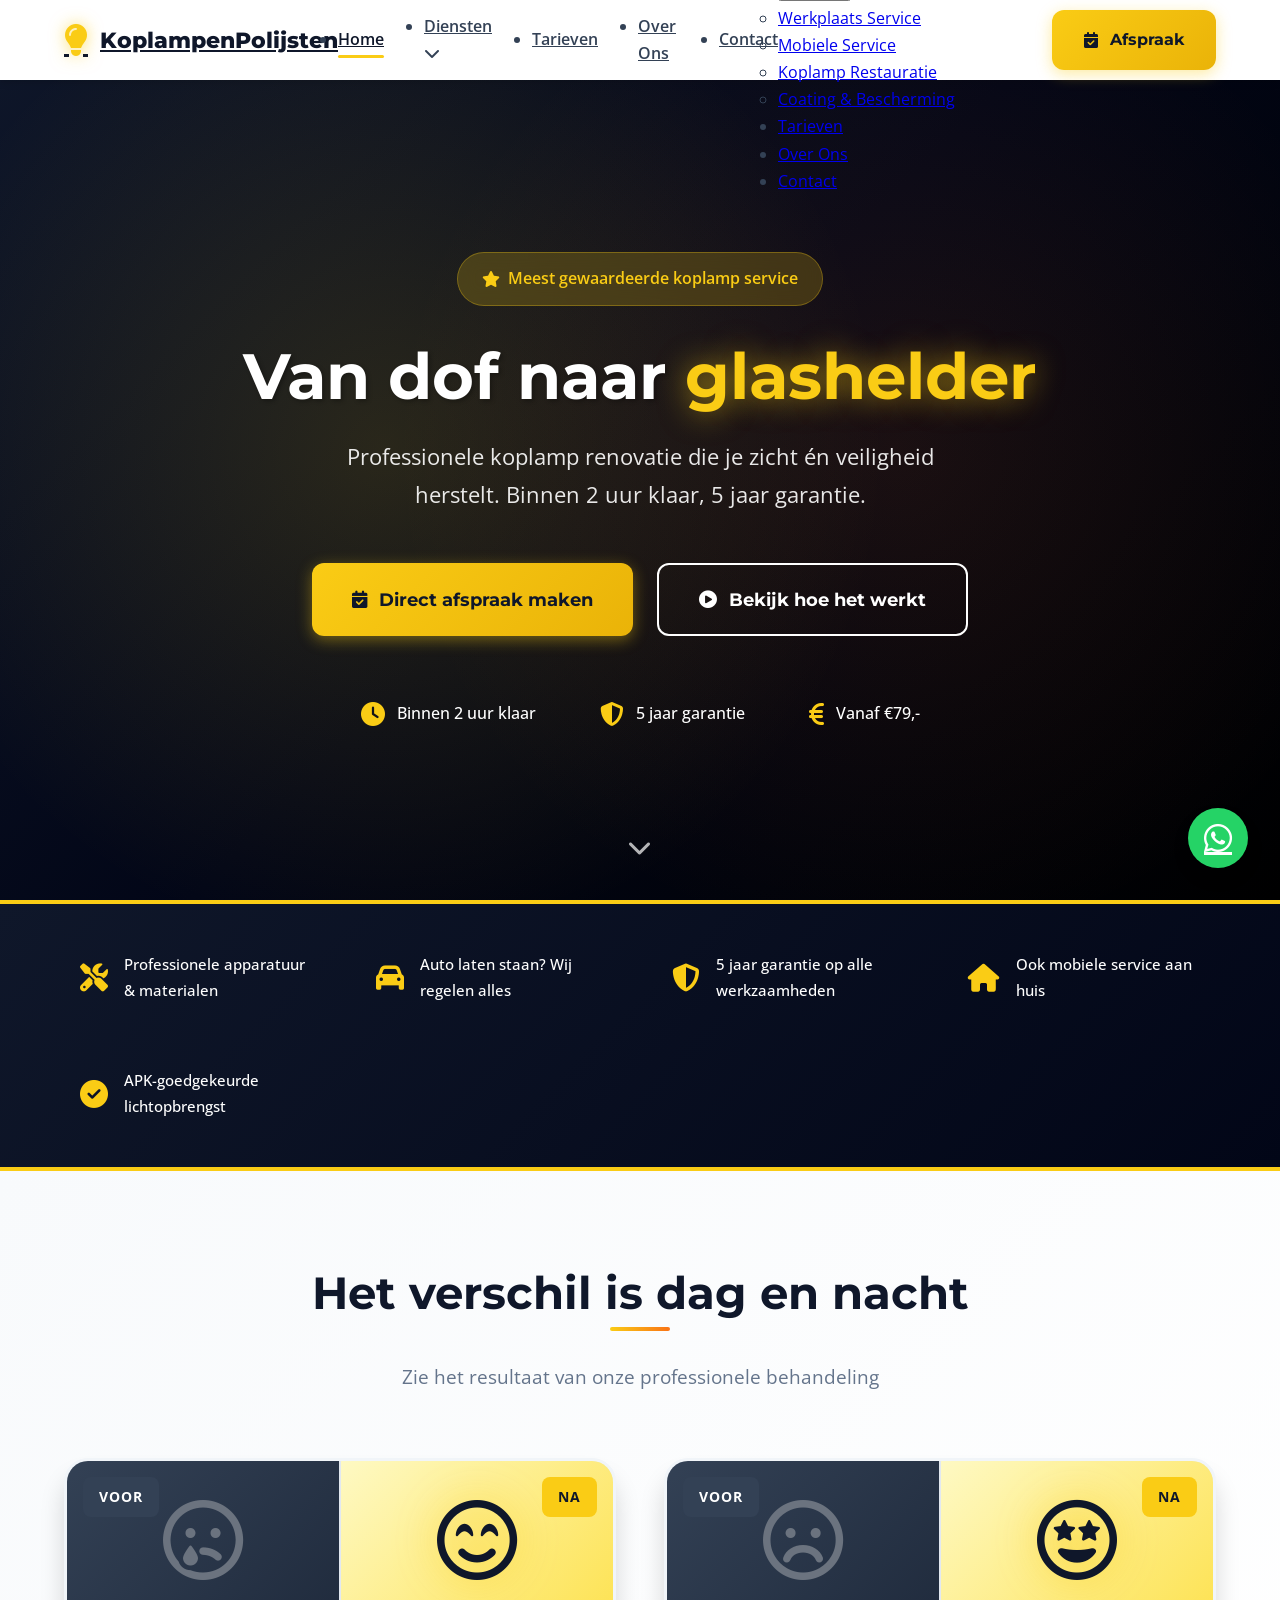
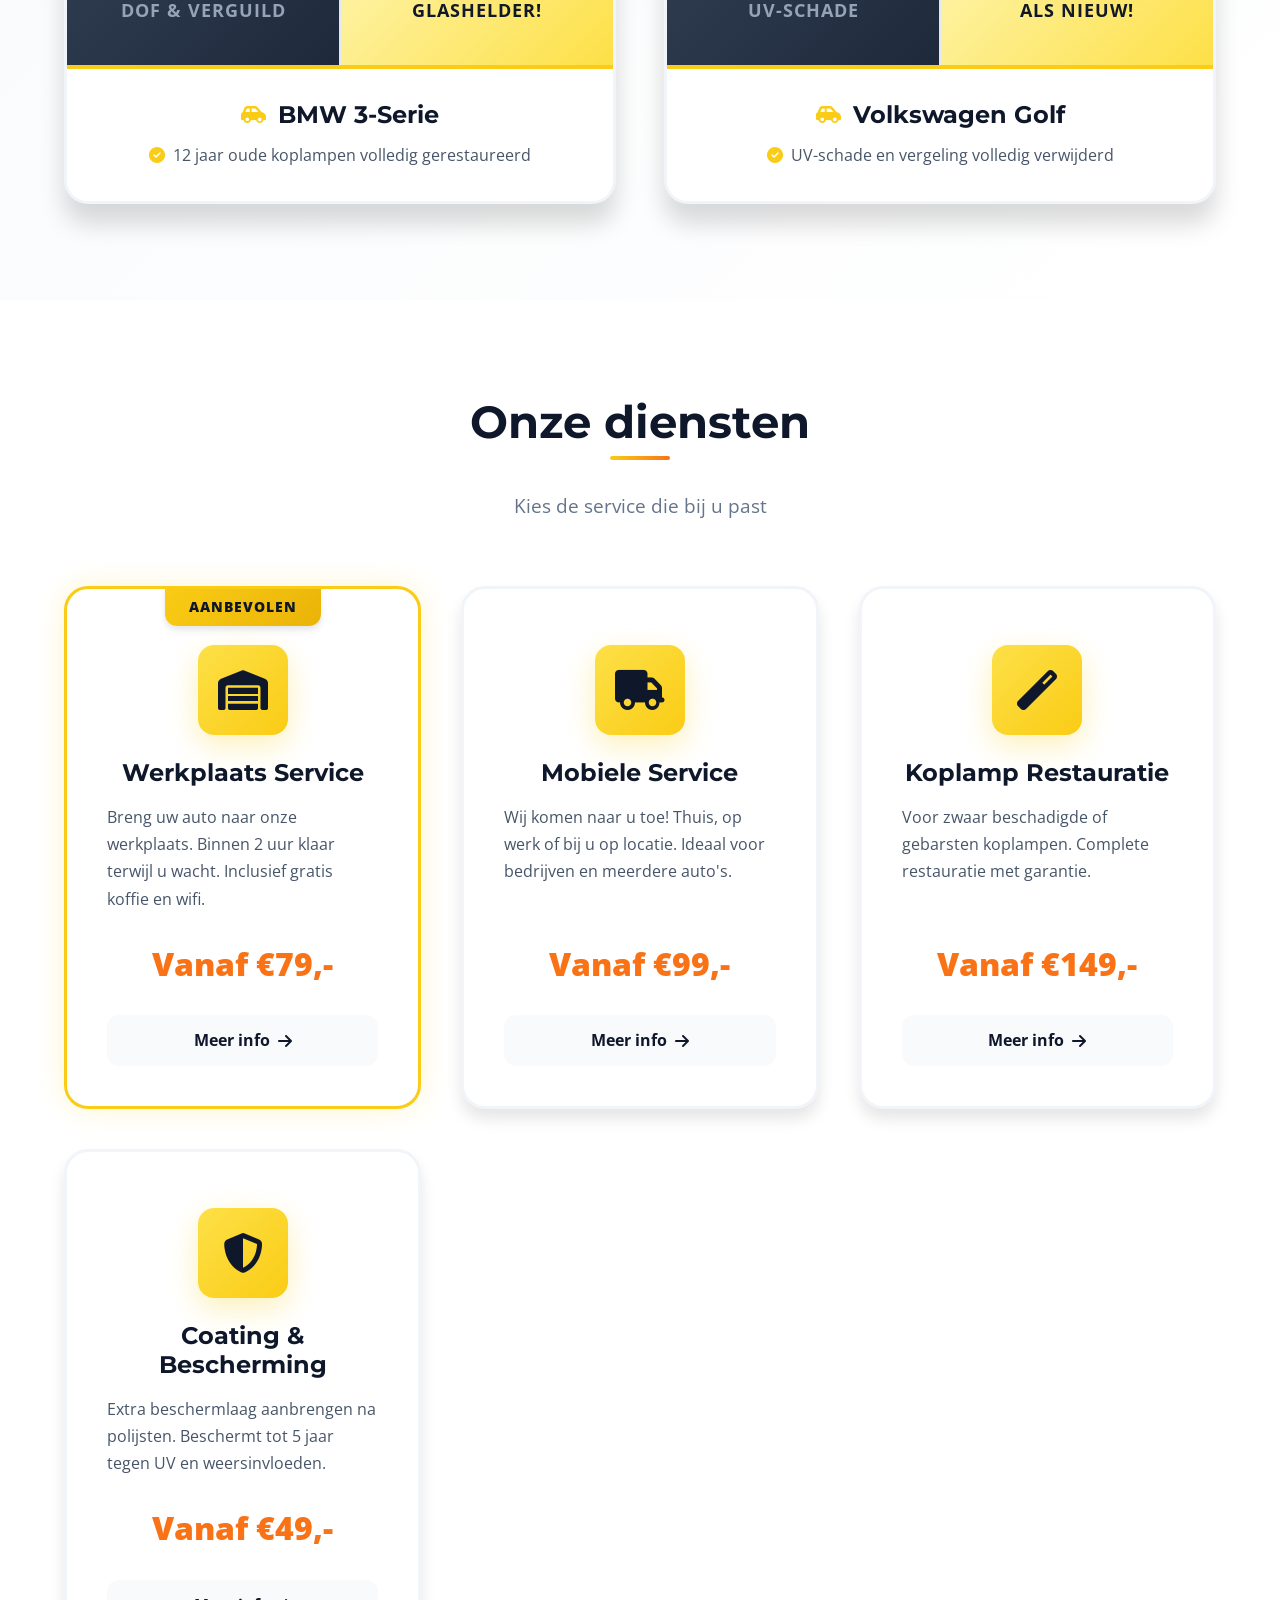
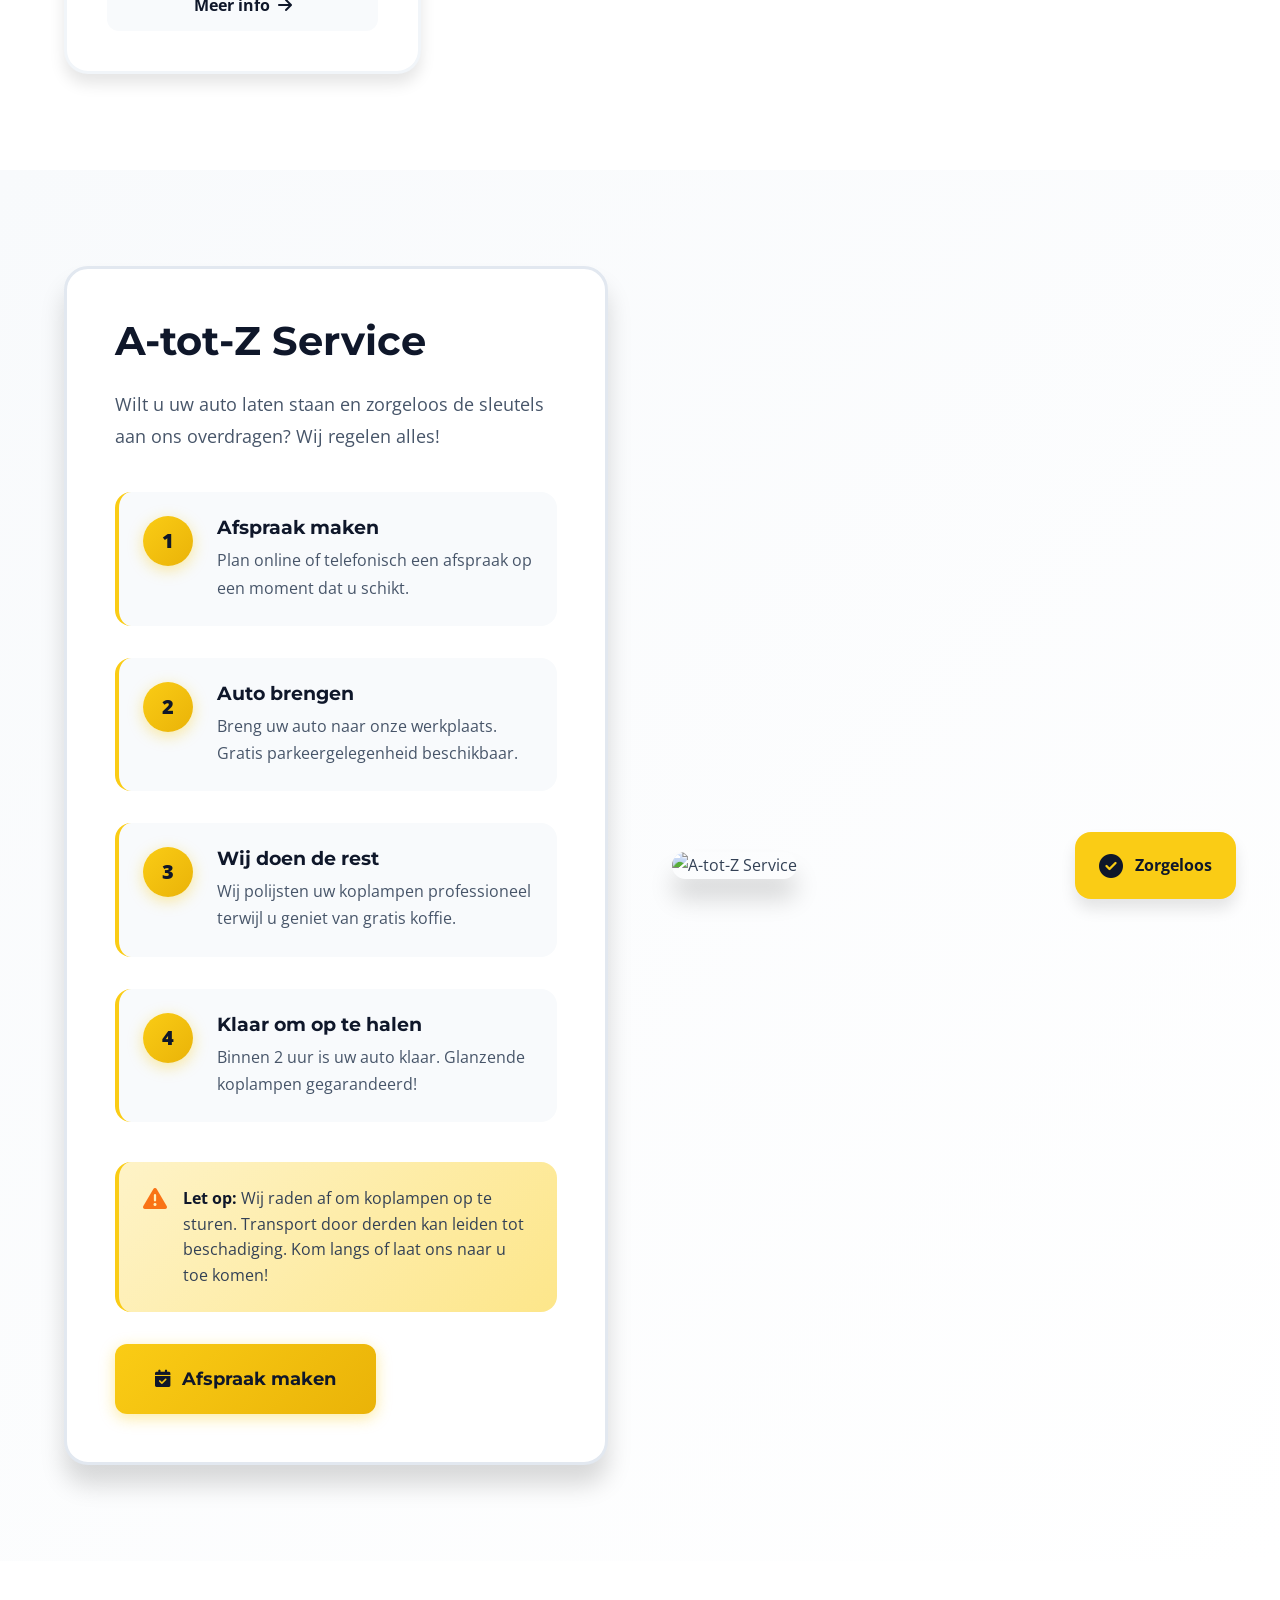
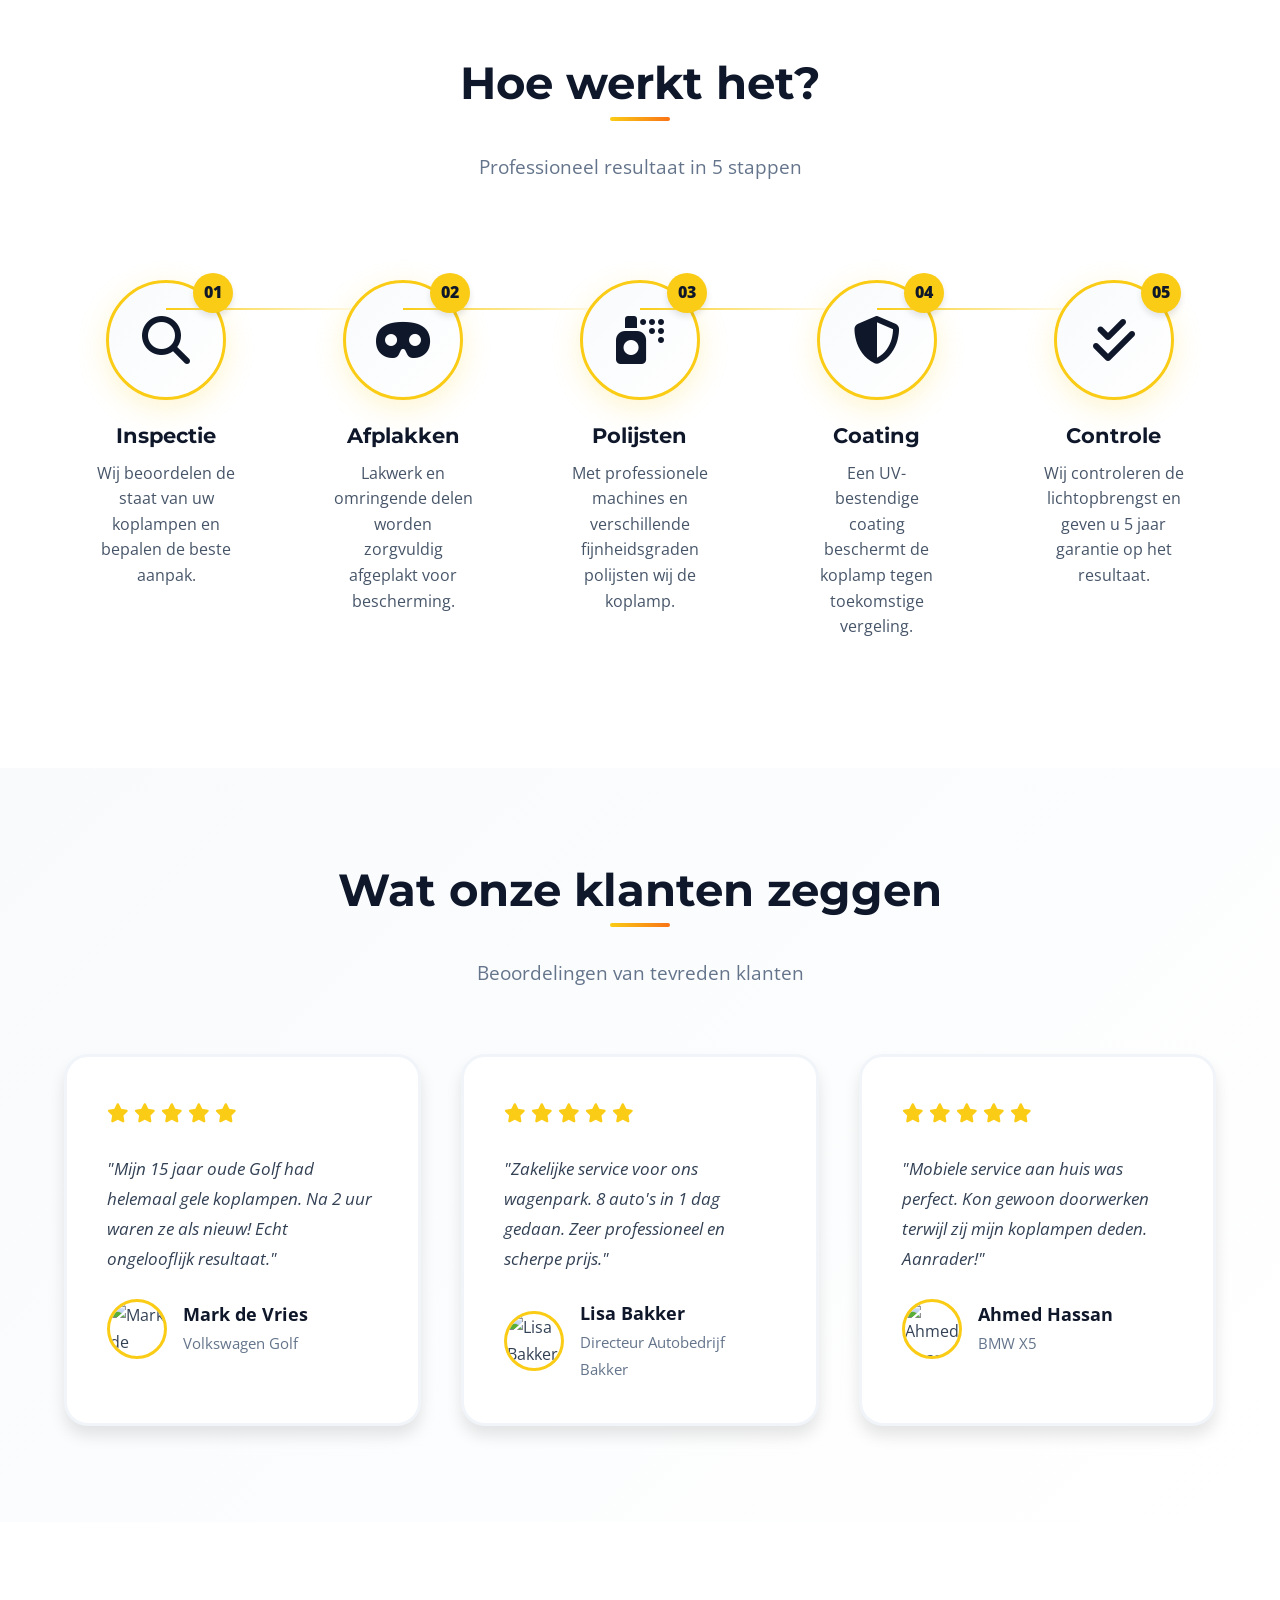
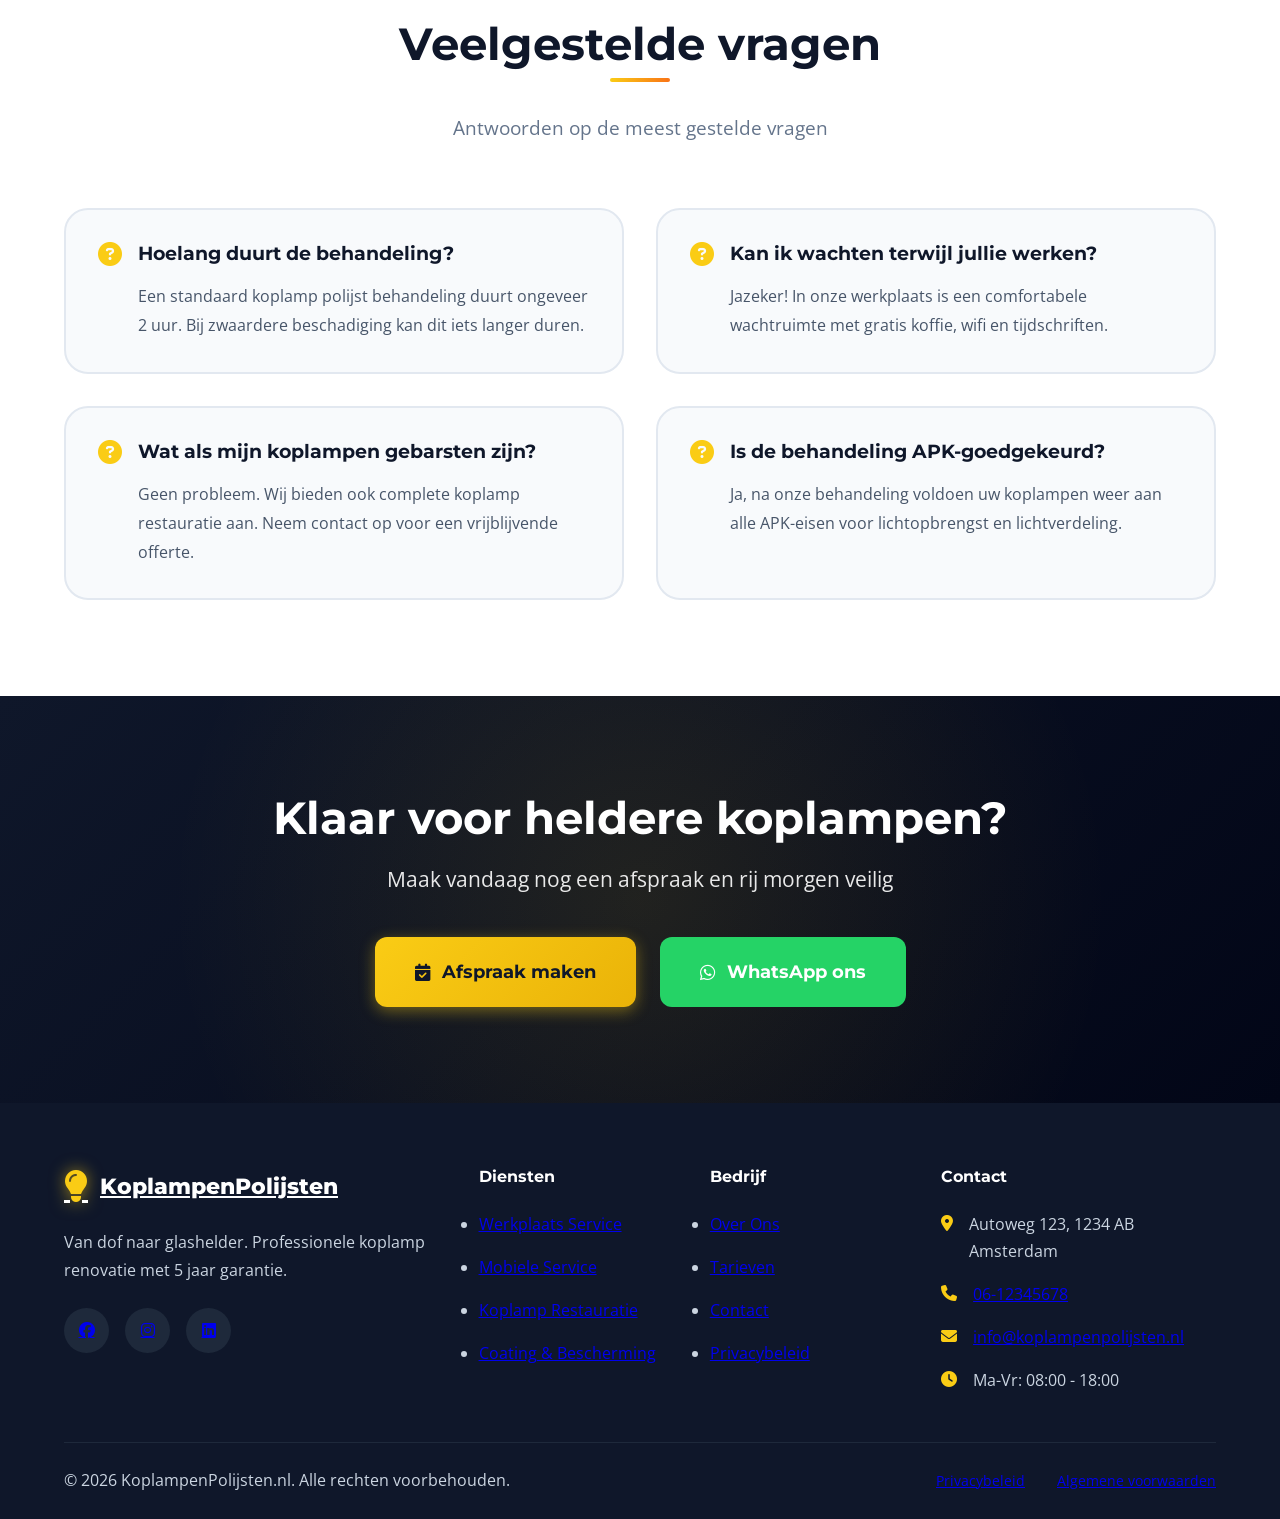
==== commit e2ef18bf: "Improve visual design: Add icons to before/after section, better showcase styling" ====
--- a/index.html
+++ b/index.html
@@ -160,18 +160,24 @@
                     <div class="comparison-wrapper">
                         <div class="comparison-images">
                             <div class="comparison-before">
-                                <img src="images/koplamp-before-1.jpg" alt="Koplamp voor behandeling">
+                                <div class="placeholder-icon">
+                                    <i class="far fa-sad-tear"></i>
+                                    <span>Dof & Verguild</span>
+                                </div>
                                 <span class="comparison-label">Voor</span>
                             </div>
                             <div class="comparison-after">
-                                <img src="images/koplamp-after-1.jpg" alt="Koplamp na behandeling">
+                                <div class="placeholder-icon">
+                                    <i class="far fa-smile-beam"></i>
+                                    <span>Glashelder!</span>
+                                </div>
                                 <span class="comparison-label">Na</span>
                             </div>
                         </div>
                     </div>
                     <div class="showcase-info">
-                        <h3>BMW 3-Serie</h3>
-                        <p>12 jaar oude koplampen volledig gerestaureerd</p>
+                        <h3><i class="fas fa-car-side"></i> BMW 3-Serie</h3>
+                        <p><i class="fas fa-check-circle" style="color: var(--accent);"></i> 12 jaar oude koplampen volledig gerestaureerd</p>
                     </div>
                 </div>
                 
@@ -179,18 +185,24 @@
                     <div class="comparison-wrapper">
                         <div class="comparison-images">
                             <div class="comparison-before">
-                                <img src="images/koplamp-before-2.jpg" alt="Koplamp voor behandeling">
+                                <div class="placeholder-icon">
+                                    <i class="far fa-frown"></i>
+                                    <span>UV-Schade</span>
+                                </div>
                                 <span class="comparison-label">Voor</span>
                             </div>
                             <div class="comparison-after">
-                                <img src="images/koplamp-after-2.jpg" alt="Koplamp na behandeling">
+                                <div class="placeholder-icon">
+                                    <i class="far fa-grin-stars"></i>
+                                    <span>Als Nieuw!</span>
+                                </div>
                                 <span class="comparison-label">Na</span>
                             </div>
                         </div>
                     </div>
                     <div class="showcase-info">
-                        <h3>Volkswagen Golf</h3>
-                        <p>UV-schade en vergeling volledig verwijderd</p>
+                        <h3><i class="fas fa-car-side"></i> Volkswagen Golf</h3>
+                        <p><i class="fas fa-check-circle" style="color: var(--accent);"></i> UV-schade en vergeling volledig verwijderd</p>
                     </div>
                 </div>
             </div>
--- a/css/style.css
+++ b/css/style.css
@@ -1,108 +1,41 @@
-/* ========================================
-   STOELAIRBAG - MAIN STYLESHEET
-   Kleuren: Donkerblauw, Oranje, Wit/Grijs
-   ======================================== */
-
-/* CSS Variables */
+/* KOPLAMPENPOLIJSTEN - PROFESSIONELE STYLING */
+
 :root {
-    /* Primary Colors */
-    --primary-blue: #1a365d;
-    --primary-blue-dark: #0f2744;
-    --primary-blue-light: #2c5282;
-    
-    /* Accent Colors */
-    --accent-orange: #ed8936;
-    --accent-orange-dark: #c05621;
-    --accent-orange-light: #f6ad55;
-    
-    /* Neutral Colors */
+    --primary: #0f172a;
+    --primary-dark: #020617;
+    --accent: #facc15;
+    --accent-dark: #eab308;
+    --secondary: #f97316;
     --white: #ffffff;
-    --gray-50: #f7fafc;
-    --gray-100: #edf2f7;
+    --gray-50: #f8fafc;
+    --gray-100: #f1f5f9;
     --gray-200: #e2e8f0;
-    --gray-300: #cbd5e0;
-    --gray-400: #a0aec0;
-    --gray-500: #718096;
-    --gray-600: #4a5568;
-    --gray-700: #2d3748;
-    --gray-800: #1a202c;
-    --gray-900: #171923;
-    
-    /* Typography */
+    --gray-300: #cbd5e1;
+    --gray-400: #94a3b8;
+    --gray-500: #64748b;
+    --gray-600: #475569;
+    --gray-700: #334155;
+    --gray-800: #1e293b;
+    --gray-900: #0f172a;
     --font-heading: 'Montserrat', sans-serif;
     --font-body: 'Open Sans', sans-serif;
-    
-    /* Spacing */
-    --space-xs: 0.25rem;
-    --space-sm: 0.5rem;
-    --space-md: 1rem;
-    --space-lg: 1.5rem;
-    --space-xl: 2rem;
-    --space-2xl: 3rem;
-    --space-3xl: 4rem;
-    
-    /* Border Radius */
-    --radius-sm: 4px;
-    --radius-md: 8px;
-    --radius-lg: 12px;
-    --radius-xl: 16px;
-    --radius-full: 9999px;
-    
-    /* Shadows */
-    --shadow-sm: 0 1px 2px rgba(0,0,0,0.05);
-    --shadow-md: 0 4px 6px rgba(0,0,0,0.1);
-    --shadow-lg: 0 10px 15px rgba(0,0,0,0.1);
-    --shadow-xl: 0 20px 25px rgba(0,0,0,0.15);
-    
-    /* Transitions */
-    --transition-fast: 150ms ease;
-    --transition-base: 250ms ease;
-    --transition-slow: 350ms ease;
-}
-
-/* Reset & Base */
-*, *::before, *::after {
-    margin: 0;
-    padding: 0;
-    box-sizing: border-box;
-}
-
-html {
-    scroll-behavior: smooth;
-}
+}
+
+*, *::before, *::after { margin: 0; padding: 0; box-sizing: border-box; }
+
+html { scroll-behavior: smooth; }
 
 body {
     font-family: var(--font-body);
     font-size: 16px;
-    line-height: 1.6;
+    line-height: 1.7;
     color: var(--gray-700);
     background-color: var(--white);
-    -webkit-font-smoothing: antialiased;
-}
-
-img {
-    max-width: 100%;
-    height: auto;
-    display: block;
-}
-
-a {
-    text-decoration: none;
-    color: inherit;
-    transition: color var(--transition-fast);
-}
-
-ul {
-    list-style: none;
-}
-
-.container {
-    max-width: 1200px;
-    margin: 0 auto;
-    padding: 0 var(--space-lg);
-}
-
-/* Typography */
+    overflow-x: hidden;
+}
+
+.container { max-width: 1200px; margin: 0 auto; padding: 0 1.5rem; }
+
 h1, h2, h3, h4, h5, h6 {
     font-family: var(--font-heading);
     font-weight: 700;
@@ -110,60 +43,62 @@
     color: var(--gray-900);
 }
 
-h1 { font-size: clamp(2rem, 5vw, 3.5rem)); }
-h2 { font-size: clamp(1.5rem, 4vw, 2.5rem); }
-h3 { font-size: clamp(1.25rem, 3vw, 1.5rem); }
-
-/* Header */
+h1 { font-size: clamp(2.5rem, 5vw, 4rem); }
+h2 { font-size: clamp(1.8rem, 4vw, 2.8rem); }
+h3 { font-size: clamp(1.3rem, 3vw, 1.8rem); }
+
+/* HEADER */
 .header {
     position: fixed;
     top: 0;
     left: 0;
     right: 0;
     background: var(--white);
-    box-shadow: var(--shadow-md);
+    box-shadow: 0 4px 6px rgba(0,0,0,0.1);
     z-index: 1000;
-    height: 70px;
+    height: 80px;
 }
 
 .nav {
     display: flex;
     align-items: center;
     justify-content: space-between;
-    height: 70px;
+    height: 80px;
 }
 
 .logo {
     display: flex;
     align-items: center;
-    gap: var(--space-sm);
+    gap: 0.75rem;
     font-family: var(--font-heading);
-    font-size: 1.5rem;
+    font-size: 1.4rem;
     font-weight: 800;
-    color: var(--primary-blue);
+    color: var(--primary);
 }
 
 .logo-icon {
-    color: var(--accent-orange);
-    font-size: 1.75rem;
+    color: var(--accent);
+    font-size: 2rem;
+    filter: drop-shadow(0 0 8px rgba(250,204,21,0.6));
 }
 
 .nav-menu {
     display: flex;
     align-items: center;
-    gap: var(--space-xl);
+    gap: 2.5rem;
 }
 
 .nav-menu a {
-    font-weight: 500;
+    font-weight: 600;
     color: var(--gray-700);
-    padding: var(--space-sm) 0;
+    padding: 0.5rem 0;
     position: relative;
+    transition: color 0.3s;
 }
 
 .nav-menu a:hover,
 .nav-menu a.active {
-    color: var(--primary-blue);
+    color: var(--primary);
 }
 
 .nav-menu a.active::after {
@@ -173,29 +108,27 @@
     left: 0;
     right: 0;
     height: 3px;
-    background: var(--accent-orange);
-    border-radius: var(--radius-full);
-}
-
-/* Dropdown */
-.dropdown {
-    position: relative;
-}
+    background: var(--accent);
+    border-radius: 9999px;
+}
+
+.dropdown { position: relative; }
 
 .dropdown-menu {
     position: absolute;
     top: 100%;
     left: 0;
     background: var(--white);
-    box-shadow: var(--shadow-lg);
-    border-radius: var(--radius-md);
-    padding: var(--space-sm) 0;
-    min-width: 220px;
+    box-shadow: 0 20px 25px rgba(0,0,0,0.15);
+    border-radius: 12px;
+    padding: 0.75rem 0;
+    min-width: 260px;
     opacity: 0;
     visibility: hidden;
     transform: translateY(10px);
-    transition: all var(--transition-base);
+    transition: all 0.3s;
     z-index: 100;
+    border: 2px solid var(--gray-100);
 }
 
 .dropdown:hover .dropdown-menu {
@@ -206,56 +139,42 @@
 
 .dropdown-menu a {
     display: block;
-    padding: var(--space-sm) var(--space-lg);
-}
+    padding: 0.75rem 1.5rem;
+    font-weight: 500;
+    border-bottom: 1px solid var(--gray-100);
+}
+
+.dropdown-menu a:last-child { border-bottom: none; }
 
 .dropdown-menu a:hover {
     background: var(--gray-50);
-}
-
-/* Nav Actions */
+    color: var(--secondary);
+}
+
 .nav-actions {
     display: flex;
     align-items: center;
-    gap: var(--space-lg);
-}
-
-.lang-toggle {
-    background: none;
-    border: none;
-    font-family: var(--font-heading);
-    font-weight: 600;
-    cursor: pointer;
-    color: var(--gray-400);
-}
-
-.lang-toggle span.active {
-    color: var(--primary-blue);
-}
-
-.cart-btn {
-    position: relative;
-    font-size: 1.25rem;
-    color: var(--gray-700);
-}
-
-.cart-count {
-    position: absolute;
-    top: -8px;
-    right: -8px;
-    background: var(--accent-orange);
-    color: var(--white);
-    font-size: 0.7rem;
+    gap: 1.5rem;
+}
+
+.nav-cta {
+    display: flex;
+    align-items: center;
+    gap: 0.5rem;
+    background: linear-gradient(135deg, var(--accent), var(--accent-dark));
+    color: var(--primary) !important;
+    padding: 0.75rem 1.5rem;
+    border-radius: 12px;
     font-weight: 700;
-    width: 18px;
-    height: 18px;
-    border-radius: var(--radius-full);
-    display: flex;
-    align-items: center;
-    justify-content: center;
-}
-
-/* Mobile Menu Button */
+    box-shadow: 0 4px 15px rgba(250,204,21,0.4);
+    transition: all 0.3s;
+}
+
+.nav-cta:hover {
+    transform: translateY(-2px);
+    box-shadow: 0 8px 25px rgba(250,204,21,0.5);
+}
+
 .mobile-menu-btn {
     display: none;
     background: none;
@@ -263,154 +182,49 @@
     font-size: 1.5rem;
     cursor: pointer;
     color: var(--gray-700);
-    padding: var(--space-sm);
-    transition: color var(--transition-fast);
-}
-
-.mobile-menu-btn:hover {
-    color: var(--accent-orange);
-}
-
-/* Mobile Navigation Overlay */
-.mobile-nav {
-    position: fixed;
-    top: 0;
-    right: -100%;
-    width: 100%;
-    max-width: 350px;
-    height: 100vh;
-    background: var(--white);
-    box-shadow: var(--shadow-xl);
-    z-index: 1001;
-    transition: right var(--transition-slow);
-    overflow-y: auto;
-}
-
-.mobile-nav.active {
-    right: 0;
-}
-
-.mobile-nav-header {
-    display: flex;
-    align-items: center;
-    justify-content: space-between;
-    padding: var(--space-lg);
-    border-bottom: 1px solid var(--gray-200);
-}
-
-.mobile-nav-close {
-    background: none;
-    border: none;
-    font-size: 1.5rem;
-    cursor: pointer;
-    color: var(--gray-700);
-    padding: var(--space-sm);
-}
-
-.mobile-nav-menu {
-    padding: var(--space-lg);
-}
-
-.mobile-nav-menu li {
-    border-bottom: 1px solid var(--gray-100);
-}
-
-.mobile-nav-menu a {
-    display: block;
-    padding: var(--space-lg) 0;
-    font-weight: 600;
-    color: var(--gray-800);
-}
-
-.mobile-nav-menu a:hover,
-.mobile-nav-menu a.active {
-    color: var(--accent-orange);
-}
-
-.mobile-dropdown-toggle {
-    display: flex;
-    align-items: center;
-    justify-content: space-between;
-    width: 100%;
-    padding: var(--space-lg) 0;
-    font-weight: 600;
-    color: var(--gray-800);
-    background: none;
+}
+
+/* BUTTONS */
+.btn {
+    display: inline-flex;
+    align-items: center;
+    justify-content: center;
+    gap: 0.75rem;
+    padding: 1rem 2rem;
+    font-family: var(--font-heading);
+    font-weight: 700;
+    font-size: 1rem;
+    border-radius: 12px;
     border: none;
     cursor: pointer;
-}
-
-.mobile-dropdown-menu {
-    display: none;
-    padding-left: var(--space-lg);
-}
-
-.mobile-dropdown-menu.active {
-    display: block;
-}
-
-.mobile-dropdown-menu a {
-    padding: var(--space-md) 0;
-    font-weight: 400;
-    color: var(--gray-600);
-}
-
-.mobile-nav-overlay {
-    position: fixed;
-    inset: 0;
-    background: rgba(0,0,0,0.5);
-    z-index: 1000;
-    opacity: 0;
-    visibility: hidden;
-    transition: all var(--transition-base);
-}
-
-.mobile-nav-overlay.active {
-    opacity: 1;
-    visibility: visible;
-}
-
-/* Buttons */
-.btn {
-    display: inline-flex;
-    align-items: center;
-    justify-content: center;
-    gap: var(--space-sm);
-    padding: var(--space-md) var(--space-xl);
-    font-family: var(--font-heading);
-    font-weight: 600;
-    font-size: 1rem;
-    border-radius: var(--radius-md);
-    border: none;
-    cursor: pointer;
-    transition: all var(--transition-base);
+    transition: all 0.3s;
     text-decoration: none;
 }
 
 .btn-primary {
-    background: var(--accent-orange);
-    color: var(--white);
+    background: linear-gradient(135deg, var(--accent), var(--accent-dark));
+    color: var(--primary);
+    box-shadow: 0 4px 15px rgba(250,204,21,0.4);
 }
 
 .btn-primary:hover {
-    background: var(--accent-orange-dark);
-    transform: translateY(-2px);
-    box-shadow: var(--shadow-lg);
+    transform: translateY(-3px);
+    box-shadow: 0 8px 25px rgba(250,204,21,0.5);
 }
 
 .btn-secondary {
-    background: var(--white);
-    color: var(--primary-blue);
-    border: 2px solid var(--primary-blue);
+    background: transparent;
+    color: var(--white);
+    border: 2px solid var(--white);
 }
 
 .btn-secondary:hover {
-    background: var(--primary-blue);
-    color: var(--white);
+    background: var(--white);
+    color: var(--primary);
 }
 
 .btn-large {
-    padding: var(--space-lg) var(--space-2xl);
+    padding: 1.25rem 2.5rem;
     font-size: 1.1rem;
 }
 
@@ -419,39 +233,27 @@
     color: var(--white);
 }
 
-.btn-whatsapp:hover {
-    background: #128c7e;
-}
-
-/* Hero Section */
+.btn-whatsapp:hover { background: #128c7e; }
+
+/* HERO SECTION */
 .hero {
     position: relative;
-    height: 100vh;
-    min-height: 600px;
-    display: flex;
-    align-items: center;
-    justify-content: center;
+    min-height: 100vh;
+    display: flex;
+    align-items: center;
+    justify-content: center;
+    background: linear-gradient(135deg, var(--primary) 0%, var(--primary-dark) 50%, #000 100%);
     overflow: hidden;
-}
-
-.hero-bg {
-    position: absolute;
-    inset: 0;
-    background: linear-gradient(135deg, var(--primary-blue) 0%, var(--primary-blue-dark) 100%);
-}
-
-.hero-bg::before {
+    padding-top: 80px;
+}
+
+.hero::before {
     content: '';
     position: absolute;
     inset: 0;
-    background: url('../images/hero-bg.jpg') center/cover;
-    opacity: 0.3;
-}
-
-.hero-overlay {
-    position: absolute;
-    inset: 0;
-    background: linear-gradient(to bottom, rgba(26,54,93,0.7), rgba(15,39,68,0.9));
+    background: 
+        radial-gradient(circle at 30% 50%, rgba(250,204,21,0.15) 0%, transparent 50%),
+        radial-gradient(circle at 70% 50%, rgba(249,115,22,0.1) 0%, transparent 50%);
 }
 
 .hero-content {
@@ -459,38 +261,82 @@
     z-index: 2;
     text-align: center;
     color: var(--white);
-    max-width: 800px;
-    padding: 0 var(--space-lg);
+    max-width: 900px;
+    padding: 4rem 1.5rem;
+}
+
+.hero-badge {
+    display: inline-flex;
+    align-items: center;
+    gap: 0.5rem;
+    background: rgba(250,204,21,0.2);
+    color: var(--accent);
+    padding: 0.75rem 1.5rem;
+    border-radius: 9999px;
+    font-weight: 600;
+    margin-bottom: 2rem;
+    border: 1px solid rgba(250,204,21,0.3);
+    backdrop-filter: blur(10px);
 }
 
 .hero-content h1 {
     color: var(--white);
-    margin-bottom: var(--space-lg);
+    margin-bottom: 1.5rem;
     text-shadow: 2px 2px 4px rgba(0,0,0,0.3);
 }
 
+.hero-content h1 .highlight {
+    color: var(--accent);
+    text-shadow: 0 0 30px rgba(250,204,21,0.6);
+}
+
 .hero-tagline {
-    font-size: clamp(1.1rem, 2.5vw, 1.5rem);
-    margin-bottom: var(--space-2xl);
+    font-size: 1.4rem;
+    margin-bottom: 3rem;
     opacity: 0.9;
+    max-width: 600px;
+    margin-left: auto;
+    margin-right: auto;
 }
 
 .hero-buttons {
     display: flex;
-    gap: var(--space-lg);
+    gap: 1.5rem;
     justify-content: center;
     flex-wrap: wrap;
+    margin-bottom: 4rem;
+}
+
+.hero-features {
+    display: flex;
+    justify-content: center;
+    gap: 4rem;
+    flex-wrap: wrap;
+}
+
+.hero-feature {
+    display: flex;
+    align-items: center;
+    gap: 0.75rem;
+    color: var(--white);
+    font-weight: 500;
+}
+
+.hero-feature i {
+    font-size: 1.5rem;
+    color: var(--accent);
 }
 
 .hero-scroll {
     position: absolute;
-    bottom: var(--space-2xl);
+    bottom: 2rem;
     left: 50%;
     transform: translateX(-50%);
     color: var(--white);
     font-size: 1.5rem;
     animation: bounce 2s infinite;
     cursor: pointer;
+    opacity: 0.7;
 }
 
 @keyframes bounce {
@@ -498,716 +344,842 @@
     50% { transform: translateX(-50%) translateY(10px); }
 }
 
-/* USP Section */
+/* USP SECTION */
 .usp-section {
-    background: var(--primary-blue);
-    padding: var(--space-xl) 0;
+    background: linear-gradient(135deg, var(--primary) 0%, var(--primary-dark) 100%);
+    padding: 2rem 0;
+    border-top: 4px solid var(--accent);
+    border-bottom: 4px solid var(--accent);
 }
 
 .usp-grid {
     display: grid;
-    grid-template-columns: repeat(auto-fit, minmax(200px, 1fr));
-    gap: var(--space-lg);
+    grid-template-columns: repeat(auto-fit, minmax(220px, 1fr));
+    gap: 2rem;
 }
 
 .usp-item {
     display: flex;
     align-items: center;
-    gap: var(--space-md);
-    color: var(--white);
+    gap: 1rem;
+    color: var(--white);
+    padding: 1rem;
 }
 
 .usp-item i {
-    font-size: 1.5rem;
-    color: var(--accent-orange);
+    font-size: 1.75rem;
+    color: var(--accent);
     flex-shrink: 0;
 }
 
 .usp-item span {
+    font-weight: 500;
     font-size: 0.95rem;
 }
 
-/* Section Header */
+/* SECTION HEADERS */
 .section-header {
     text-align: center;
-    margin-bottom: var(--space-3xl);
+    margin-bottom: 4rem;
+    padding: 0 1rem;
 }
 
 .section-header h2 {
-    margin-bottom: var(--space-md);
-    color: var(--primary-blue);
+    margin-bottom: 1rem;
+    color: var(--primary);
+    position: relative;
+    display: inline-block;
+}
+
+.section-header h2::after {
+    content: '';
+    position: absolute;
+    bottom: -10px;
+    left: 50%;
+    transform: translateX(-50%);
+    width: 60px;
+    height: 4px;
+    background: linear-gradient(90deg, var(--accent), var(--secondary));
+    border-radius: 9999px;
 }
 
 .section-header p {
     color: var(--gray-500);
+    font-size: 1.2rem;
+    margin-top: 1.5rem;
+}
+
+/* BEFORE/AFTER SECTION */
+.before-after-section {
+    padding: 6rem 0;
+    background: linear-gradient(135deg, var(--gray-50) 0%, var(--white) 100%);
+}
+
+.before-after-showcase {
+    display: grid;
+    grid-template-columns: repeat(auto-fit, minmax(350px, 1fr));
+    gap: 3rem;
+}
+
+.showcase-item {
+    background: var(--white);
+    border-radius: 24px;
+    overflow: hidden;
+    box-shadow: 0 20px 25px rgba(0,0,0,0.15);
+    border: 3px solid var(--gray-100);
+    transition: all 0.3s;
+}
+
+.showcase-item:hover {
+    transform: translateY(-5px);
+    box-shadow: 0 25px 50px rgba(0,0,0,0.15);
+    border-color: var(--accent);
+}
+
+.comparison-images {
+    display: grid;
+    grid-template-columns: 1fr 1fr;
+    gap: 2px;
+    background: var(--gray-200);
+}
+
+.comparison-before,
+.comparison-after {
+    position: relative;
+    aspect-ratio: 4/3;
+    overflow: hidden;
+    display: flex;
+    align-items: center;
+    justify-content: center;
+}
+
+.comparison-before img,
+.comparison-after img {
+    width: 100%;
+    height: 100%;
+    object-fit: cover;
+}
+
+.comparison-before {
+    background: linear-gradient(135deg, #334155, #1e293b);
+}
+
+.comparison-after {
+    background: linear-gradient(135deg, #fef9c3, #fde047);
+}
+
+.placeholder-icon {
+    display: flex;
+    flex-direction: column;
+    align-items: center;
+    justify-content: center;
+    text-align: center;
+    padding: 2rem;
+}
+
+.placeholder-icon i {
+    font-size: 5rem;
+    margin-bottom: 1rem;
+}
+
+.comparison-before .placeholder-icon i {
+    color: #64748b;
+    filter: grayscale(0.5);
+}
+
+.comparison-after .placeholder-icon i {
+    color: var(--primary);
+    filter: drop-shadow(0 0 20px rgba(250,204,21,0.8));
+}
+
+.placeholder-icon span {
+    font-weight: 700;
     font-size: 1.1rem;
-}
-
-/* Services Section */
+    text-transform: uppercase;
+    letter-spacing: 1px;
+}
+
+.comparison-before .placeholder-icon span {
+    color: #94a3b8;
+}
+
+.comparison-after .placeholder-icon span {
+    color: var(--primary);
+}
+
+.comparison-label {
+    position: absolute;
+    top: 1rem;
+    padding: 0.5rem 1rem;
+    border-radius: 8px;
+    font-weight: 700;
+    font-size: 0.9rem;
+    text-transform: uppercase;
+    letter-spacing: 1px;
+    z-index: 10;
+}
+
+.comparison-before .comparison-label {
+    left: 1rem;
+    background: var(--gray-700);
+    color: var(--white);
+}
+
+.comparison-after .comparison-label {
+    right: 1rem;
+    background: var(--accent);
+    color: var(--primary);
+}
+
+.showcase-info {
+    padding: 2rem;
+    text-align: center;
+    background: var(--white);
+    border-top: 4px solid var(--accent);
+}
+
+.showcase-info h3 {
+    color: var(--primary);
+    margin-bottom: 0.75rem;
+    font-size: 1.5rem;
+    display: flex;
+    align-items: center;
+    justify-content: center;
+    gap: 0.75rem;
+}
+
+.showcase-info h3 i {
+    color: var(--accent);
+    font-size: 1.25rem;
+}
+
+.showcase-info p {
+    color: var(--gray-600);
+    display: flex;
+    align-items: center;
+    justify-content: center;
+    gap: 0.5rem;
+}
+
+/* SERVICES SECTION */
 .services-section {
-    padding: var(--space-3xl) 0;
-    background: var(--gray-50);
+    padding: 6rem 0;
+    background: var(--white);
 }
 
 .services-grid {
     display: grid;
     grid-template-columns: repeat(auto-fit, minmax(280px, 1fr));
-    gap: var(--space-xl);
+    gap: 2.5rem;
 }
 
 .service-card {
     background: var(--white);
-    border-radius: var(--radius-lg);
-    padding: var(--space-2xl);
-    box-shadow: var(--shadow-md);
-    transition: all var(--transition-base);
-    border: 1px solid var(--gray-100);
+    border-radius: 24px;
+    padding: 2.5rem;
+    box-shadow: 0 10px 15px rgba(0,0,0,0.1);
+    transition: all 0.3s;
+    border: 3px solid var(--gray-100);
     text-decoration: none;
     color: inherit;
-    display: block;
-}
-
-.service-card:hover {
-    transform: translateY(-5px);
-    box-shadow: var(--shadow-xl);
-    border-color: var(--accent-orange-light);
-}
-
-.service-icon {
-    width: 70px;
-    height: 70px;
-    background: linear-gradient(135deg, var(--accent-orange-light), var(--accent-orange));
-    border-radius: var(--radius-lg);
-    display: flex;
-    align-items: center;
-    justify-content: center;
-    margin-bottom: var(--space-lg);
-}
-
-.service-icon i {
-    font-size: 2rem;
-    color: var(--white);
-}
-
-.service-card h3 {
-    margin-bottom: var(--space-md);
-    color: var(--primary-blue);
-}
-
-.service-card p {
-    color: var(--gray-600);
-    margin-bottom: var(--space-lg);
-}
-
-.service-link {
-    color: var(--accent-orange);
-    font-weight: 600;
-    font-family: var(--font-heading);
-    display: inline-flex;
-    align-items: center;
-    gap: var(--space-sm);
-}
-
-.service-link i {
-    transition: transform var(--transition-fast);
-}
-
-.service-card:hover .service-link i {
-    transform: translateX(5px);
-}
-
-/* Before/After Section */
-.before-after-section {
-    padding: var(--space-3xl) 0;
-    background: var(--white);
-}
-
-.before-after-slider {
-    max-width: 800px;
-    margin: 0 auto;
-}
-
-.comparison-container {
+    display: flex;
+    flex-direction: column;
     position: relative;
-    width: 100%;
-    height: 400px;
-    border-radius: var(--radius-lg);
     overflow: hidden;
-    box-shadow: var(--shadow-lg);
-}
-
-.comparison-image {
+}
+
+.service-card::before {
+    content: '';
     position: absolute;
     top: 0;
     left: 0;
-    width: 100%;
-    height: 100%);
-}
-
-.comparison-image img {
-    width: 100%;
-    height: 100%;
-    object-fit: cover;
-}
-
-.comparison-image.after {
-    width: 50%;
-    overflow: hidden;
-}
-
-.comparison-image.after img {
-    width: 200%;
-}
-
-.comparison-image .label {
+    right: 0;
+    height: 4px;
+    background: linear-gradient(90deg, var(--accent), var(--secondary));
+    transform: scaleX(0);
+    transition: transform 0.3s;
+}
+
+.service-card:hover::before {
+    transform: scaleX(1);
+}
+
+.service-card:hover {
+    transform: translateY(-10px);
+    box-shadow: 0 20px 25px rgba(0,0,0,0.15);
+    border-color: var(--accent);
+}
+
+.service-card.featured {
+    border-color: var(--accent);
+    box-shadow: 0 0 30px rgba(250,204,21,0.2);
+}
+
+.service-badge {
     position: absolute;
-    top: var(--space-md);
-    background: var(--primary-blue);
-    color: var(--white);
-    padding: var(--space-xs) var(--space-md);
-    border-radius: var(--radius-sm);
-    font-weight: 600;
-    font-size: 0.875rem;
-}
-
-.comparison-image.before .label {
-    left: var(--space-md);
-}
-
-.comparison-image.after .label {
-    right: var(--space-md);
-}
-
-.slider-handle {
-    position: absolute;
-    top: 0;
-    bottom: 0;
+    top: -2px;
     left: 50%;
-    width: 4px;
-    background: var(--white);
-    cursor: ew-resize;
     transform: translateX(-50%);
-    display: flex;
-    align-items: center;
-    justify-content: center;
-}
-
-.slider-handle i {
+    background: linear-gradient(135deg, var(--accent), var(--accent-dark));
+    color: var(--primary);
+    padding: 0.5rem 1.5rem;
+    border-radius: 0 0 12px 12px;
+    font-size: 0.85rem;
+    font-weight: 800;
+    text-transform: uppercase;
+    letter-spacing: 1px;
+    box-shadow: 0 4px 6px rgba(0,0,0,0.1);
+}
+
+.service-icon {
+    width: 90px;
+    height: 90px;
+    background: linear-gradient(135deg, #fde047, var(--accent));
+    border-radius: 16px;
+    display: flex;
+    align-items: center;
+    justify-content: center;
+    margin: 1rem auto 1.5rem;
+    box-shadow: 0 10px 30px rgba(250,204,21,0.3);
+}
+
+.service-icon i {
+    font-size: 2.5rem;
+    color: var(--primary);
+}
+
+.service-card h3 {
+    color: var(--primary);
+    margin-bottom: 1rem;
+    text-align: center;
+    font-size: 1.5rem;
+}
+
+.service-card p {
+    color: var(--gray-600);
+    margin-bottom: 1.5rem;
+    flex: 1;
+    line-height: 1.7;
+}
+
+.service-price {
+    font-size: 2rem;
+    font-weight: 800;
+    color: var(--secondary);
+    text-align: center;
+    margin-bottom: 1.5rem;
+}
+
+.service-link {
+    color: var(--primary);
+    font-weight: 700;
+    display: inline-flex;
+    align-items: center;
+    gap: 0.5rem;
+    justify-content: center;
+    padding: 0.75rem;
+    background: var(--gray-50);
+    border-radius: 12px;
+    transition: all 0.3s;
+}
+
+.service-card:hover .service-link {
+    background: var(--accent);
+    color: var(--primary);
+}
+
+/* A-TO-Z SECTION */
+.atoz-section {
+    padding: 6rem 0;
+    background: linear-gradient(135deg, var(--gray-50) 0%, var(--white) 100%);
+}
+
+.atoz-layout {
+    display: grid;
+    grid-template-columns: 1fr 1fr;
+    gap: 4rem;
+    align-items: center;
+}
+
+.atoz-content {
+    background: var(--white);
+    padding: 3rem;
+    border-radius: 24px;
+    border: 3px solid var(--gray-200);
+    box-shadow: 0 20px 25px rgba(0,0,0,0.15);
+}
+
+.atoz-content h2 {
+    color: var(--primary);
+    margin-bottom: 1.5rem;
+    font-size: 2.5rem;
+}
+
+.atoz-intro {
+    color: var(--gray-600);
+    margin-bottom: 2.5rem;
+    line-height: 1.8;
+    font-size: 1.1rem;
+}
+
+.atoz-steps {
+    margin-bottom: 2.5rem;
+}
+
+.atoz-step {
+    display: flex;
+    gap: 1.5rem;
+    margin-bottom: 2rem;
+    padding: 1.5rem;
+    background: var(--gray-50);
+    border-radius: 16px;
+    border-left: 4px solid var(--accent);
+    transition: all 0.3s;
+}
+
+.atoz-step:hover {
+    background: var(--white);
+    box-shadow: 0 4px 6px rgba(0,0,0,0.1);
+    transform: translateX(5px);
+}
+
+.step-number {
     width: 50px;
     height: 50px;
-    background: var(--white);
-    border-radius: var(--radius-full);
-    display: flex;
-    align-items: center;
-    justify-content: center;
-    color: var(--primary-blue);
+    background: linear-gradient(135deg, var(--accent), var(--accent-dark));
+    color: var(--primary);
+    border-radius: 50%;
+    display: flex;
+    align-items: center;
+    justify-content: center;
+    font-weight: 800;
     font-size: 1.25rem;
-    box-shadow: var(--shadow-lg);
-}
-
-.slider-hint {
+    flex-shrink: 0;
+    box-shadow: 0 4px 15px rgba(250,204,21,0.4);
+}
+
+.step-content h3 {
+    color: var(--primary);
+    margin-bottom: 0.5rem;
+    font-size: 1.2rem;
+}
+
+.step-content p {
+    color: var(--gray-600);
+}
+
+.atoz-warning {
+    display: flex;
+    gap: 1rem;
+    padding: 1.5rem;
+    background: linear-gradient(135deg, #fef3c7, #fde68a);
+    border-radius: 16px;
+    border-left: 4px solid var(--accent);
+    margin-bottom: 2rem;
+}
+
+.atoz-warning i {
+    font-size: 1.5rem;
+    color: var(--secondary);
+    flex-shrink: 0;
+}
+
+.atoz-warning strong {
+    color: var(--primary);
+}
+
+.atoz-warning div {
+    color: var(--gray-700);
+    line-height: 1.6;
+}
+
+.atoz-image {
+    position: relative;
+}
+
+.atoz-image img {
+    width: 100%;
+    border-radius: 24px;
+    box-shadow: 0 20px 25px rgba(0,0,0,0.15);
+}
+
+.atoz-badge {
+    position: absolute;
+    bottom: -20px;
+    right: -20px;
+    background: var(--accent);
+    color: var(--primary);
+    padding: 1.25rem 1.5rem;
+    border-radius: 16px;
+    display: flex;
+    align-items: center;
+    gap: 0.75rem;
+    font-weight: 700;
+    box-shadow: 0 10px 15px rgba(0,0,0,0.1);
+}
+
+.atoz-badge i {
+    font-size: 1.5rem;
+}
+
+/* HOW IT WORKS */
+.how-it-works-section {
+    padding: 6rem 0;
+    background: var(--white);
+}
+
+.process-grid {
+    display: grid;
+    grid-template-columns: repeat(auto-fit, minmax(200px, 1fr));
+    gap: 2rem;
+}
+
+.process-step {
     text-align: center;
-    margin-top: var(--space-lg);
-    color: var(--gray-500);
-}
-
-.slider-hint i {
-    margin-right: var(--space-sm);
-}
-
-/* Kenteken Section */
-.kenteken-section {
-    padding: var(--space-3xl) 0;
-    background: linear-gradient(135deg, var(--primary-blue) 0%, var(--primary-blue-dark) 100%);
-    color: var(--white);
-}
-
-.kenteken-content {
-    display: grid;
-    grid-template-columns: 1fr 1fr;
-    gap: var(--space-3xl);
-    align-items: center;
-}
-
-.kenteken-text h2 {
-    color: var(--white);
-    margin-bottom: var(--space-lg);
-}
-
-.kenteken-text p {
-    margin-bottom: var(--space-xl);
-    opacity: 0.9;
-}
-
-.kenteken-features {
-    display: flex;
-    flex-direction: column;
-    gap: var(--space-md);
-}
-
-.kenteken-features li {
-    display: flex;
-    align-items: center;
-    gap: var(--space-md);
-}
-
-.kenteken-features i {
-    color: var(--accent-orange);
-    font-size: 1.25rem;
-}
-
-.kenteken-form {
-    background: var(--white);
-    padding: var(--space-2xl);
-    border-radius: var(--radius-lg);
-    box-shadow: var(--shadow-xl);
-}
-
-.kenteken-input-wrapper label {
-    display: block;
-    font-family: var(--font-heading);
-    font-weight: 600;
-    color: var(--gray-800);
-    margin-bottom: var(--space-md);
-}
-
-.kenteken-input-group {
-    display: flex;
-    gap: var(--space-md);
-}
-
-.kenteken-plate {
-    display: flex;
-    align-items: center;
-    gap: var(--space-sm);
-    background: #facc15;
-    padding: var(--space-sm) var(--space-md);
-    border-radius: var(--radius-md);
-    border: 2px solid var(--gray-800);
-    flex: 1;
-}
-
-.kenteken-plate .nl-flag {
-    font-size: 1.5rem;
-}
-
-.kenteken-plate input {
-    background: transparent;
-    border: none;
-    font-family: var(--font-heading);
-    font-size: 1.5rem;
-    font-weight: 700;
-    text-transform: uppercase;
+    padding: 2rem;
+    position: relative;
+}
+
+.process-step:not(:last-child)::after {
+    content: '';
+    position: absolute;
+    top: 60px;
+    right: -50%;
     width: 100%;
-    color: var(--gray-800);
-    outline: none;
-}
-
-.kenteken-plate input::placeholder {
-    color: var(--gray-500);
-}
-
-.kenteken-example {
-    margin-top: var(--space-sm);
-    font-size: 0.875rem;
-    color: var(--gray-500);
-}
-
-.kenteken-result {
-    margin-top: var(--space-xl);
-    padding: var(--space-lg);
-    background: var(--gray-50);
-    border-radius: var(--radius-md);
-}
-
-/* Quiz Section */
-.quiz-section {
-    padding: var(--space-3xl) 0;
-    background: var(--gray-50);
-}
-
-.quiz-container {
-    max-width: 700px;
-    margin: 0 auto;
-    background: var(--white);
-    border-radius: var(--radius-xl);
-    box-shadow: var(--shadow-lg);
-    overflow: hidden;
-}
-
-.quiz-header {
-    background: linear-gradient(135deg, var(--accent-orange), var(--accent-orange-dark));
-    color: var(--white);
-    padding: var(--space-2xl);
-    text-align: center;
-}
-
-.quiz-header i {
+    height: 2px;
+    background: linear-gradient(90deg, var(--accent), transparent);
+}
+
+.process-icon {
+    width: 120px;
+    height: 120px;
+    background: linear-gradient(135deg, var(--gray-50), var(--white));
+    border: 3px solid var(--accent);
+    border-radius: 50%;
+    display: flex;
+    align-items: center;
+    justify-content: center;
+    margin: 0 auto 1.5rem;
+    position: relative;
+    box-shadow: 0 8px 30px rgba(250,204,21,0.2);
+}
+
+.process-icon i {
     font-size: 3rem;
-    margin-bottom: var(--space-md);
-}
-
-.quiz-header h2 {
-    color: var(--white);
-    margin-bottom: var(--space-sm);
-}
-
-.quiz-content {
-    padding: var(--space-2xl);
-}
-
-.quiz-question h3 {
-    margin-bottom: var(--space-xl);
-    color: var(--primary-blue);
-    text-align: center;
-}
-
-.quiz-options {
-    display: flex;
-    flex-direction: column;
-    gap: var(--space-md);
-}
-
-.quiz-option {
-    padding: var(--space-lg);
-    background: var(--gray-50);
-    border: 2px solid var(--gray-200);
-    border-radius: var(--radius-md);
-    font-family: var(--font-body);
+    color: var(--primary);
+}
+
+.step-num {
+    position: absolute;
+    top: -10px;
+    right: -10px;
+    width: 40px;
+    height: 40px;
+    background: var(--accent);
+    color: var(--primary);
+    border-radius: 50%;
+    display: flex;
+    align-items: center;
+    justify-content: center;
+    font-weight: 800;
     font-size: 1rem;
-    cursor: pointer;
-    transition: all var(--transition-base);
-    text-align: left;
-}
-
-.quiz-option:hover {
-    border-color: var(--accent-orange);
-    background: var(--white);
-    transform: translateX(5px);
-}
-
-.quiz-result {
-    padding: var(--space-2xl);
-    text-align: center;
-}
-
-/* Reviews Section */
+    box-shadow: 0 4px 6px rgba(0,0,0,0.1);
+}
+
+.process-step h3 {
+    color: var(--primary);
+    margin-bottom: 0.75rem;
+    font-size: 1.3rem;
+}
+
+.process-step p {
+    color: var(--gray-600);
+    line-height: 1.6;
+}
+
+/* REVIEWS */
 .reviews-section {
-    padding: var(--space-3xl) 0;
-    background: var(--white);
+    padding: 6rem 0;
+    background: linear-gradient(135deg, var(--gray-50) 0%, var(--white) 100%);
 }
 
 .reviews-grid {
     display: grid;
-    grid-template-columns: repeat(auto-fit, minmax(300px, 1fr));
-    gap: var(--space-xl);
+    grid-template-columns: repeat(auto-fit, minmax(320px, 1fr));
+    gap: 2.5rem;
 }
 
 .review-card {
-    background: var(--gray-50);
-    padding: var(--space-2xl);
-    border-radius: var(--radius-lg);
-    border: 1px solid var(--gray-200);
-    transition: all var(--transition-base);
+    background: var(--white);
+    padding: 2.5rem;
+    border-radius: 24px;
+    box-shadow: 0 10px 15px rgba(0,0,0,0.1);
+    border: 3px solid var(--gray-100);
+    transition: all 0.3s;
 }
 
 .review-card:hover {
-    box-shadow: var(--shadow-md);
-    transform: translateY(-3px);
+    transform: translateY(-5px);
+    box-shadow: 0 20px 25px rgba(0,0,0,0.15);
+    border-color: var(--accent);
 }
 
 .review-stars {
-    color: #fbbf24;
-    margin-bottom: var(--space-lg);
+    color: var(--accent);
+    margin-bottom: 1.5rem;
+    font-size: 1.2rem;
 }
 
 .review-text {
     font-style: italic;
-    margin-bottom: var(--space-lg);
-    color: var(--gray-600);
+    margin-bottom: 1.5rem;
+    color: var(--gray-700);
+    line-height: 1.8;
+    font-size: 1.05rem;
 }
 
 .review-author {
     display: flex;
     align-items: center;
-    gap: var(--space-md);
+    gap: 1rem;
 }
 
 .review-author img {
-    width: 50px;
-    height: 50px;
-    border-radius: var(--radius-full);
+    width: 60px;
+    height: 60px;
+    border-radius: 50%;
     object-fit: cover;
+    border: 3px solid var(--accent);
 }
 
 .review-author strong {
     display: block;
-    color: var(--gray-800);
+    color: var(--primary);
+    font-size: 1.1rem;
 }
 
 .review-author span {
-    font-size: 0.875rem;
     color: var(--gray-500);
-}
-
-/* CTA Section */
+    font-size: 0.95rem;
+}
+
+/* FAQ */
+.faq-section {
+    padding: 6rem 0;
+    background: var(--white);
+}
+
+.faq-grid {
+    display: grid;
+    grid-template-columns: repeat(auto-fit, minmax(450px, 1fr));
+    gap: 2rem;
+}
+
+.faq-item {
+    background: var(--gray-50);
+    padding: 2rem;
+    border-radius: 24px;
+    border: 2px solid var(--gray-200);
+    transition: all 0.3s;
+}
+
+.faq-item:hover {
+    border-color: var(--accent);
+    box-shadow: 0 4px 6px rgba(0,0,0,0.1);
+    background: var(--white);
+}
+
+.faq-item h3 {
+    display: flex;
+    align-items: flex-start;
+    gap: 1rem;
+    color: var(--primary);
+    margin-bottom: 1rem;
+    font-size: 1.2rem;
+}
+
+.faq-item h3 i {
+    color: var(--accent);
+    font-size: 1.5rem;
+    flex-shrink: 0;
+}
+
+.faq-item p {
+    color: var(--gray-600);
+    line-height: 1.8;
+    padding-left: 2.5rem;
+}
+
+/* CTA SECTION */
 .cta-section {
-    padding: var(--space-3xl) 0;
-    background: linear-gradient(135deg, var(--accent-orange) 0%, var(--accent-orange-dark) 100%);
+    padding: 6rem 0;
+    background: linear-gradient(135deg, var(--primary) 0%, var(--primary-dark) 100%);
     color: var(--white);
     text-align: center;
-}
-
-.cta-section.cta-small {
-    padding: var(--space-2xl) 0;
+    position: relative;
+    overflow: hidden;
+}
+
+.cta-section::before {
+    content: '';
+    position: absolute;
+    inset: 0;
+    background: radial-gradient(circle at 50% 50%, rgba(250,204,21,0.1) 0%, transparent 70%);
+}
+
+.cta-content {
+    position: relative;
+    z-index: 1;
 }
 
 .cta-content h2 {
     color: var(--white);
-    margin-bottom: var(--space-md);
+    margin-bottom: 1rem;
+    font-size: 2.8rem;
 }
 
 .cta-content p {
-    font-size: 1.25rem;
-    margin-bottom: var(--space-2xl);
-    opacity: 0.95;
+    font-size: 1.3rem;
+    margin-bottom: 2.5rem;
+    opacity: 0.9;
 }
 
 .cta-buttons {
     display: flex;
-    gap: var(--space-lg);
+    gap: 1.5rem;
     justify-content: center;
     flex-wrap: wrap;
 }
 
-.cta-buttons .btn-secondary {
-    border-color: var(--white);
-    color: var(--white);
-}
-
-.cta-buttons .btn-secondary:hover {
-    background: var(--white);
-    color: var(--accent-orange-dark);
-}
-
-/* Footer */
+/* FOOTER */
 .footer {
     background: var(--gray-900);
     color: var(--gray-300);
-    padding-top: var(--space-3xl);
+    padding-top: 4rem;
 }
 
 .footer-grid {
     display: grid;
     grid-template-columns: 2fr 1fr 1fr 1.5fr;
-    gap: var(--space-2xl);
-    padding-bottom: var(--space-2xl);
+    gap: 3rem;
+    padding-bottom: 3rem;
 }
 
 .footer-brand .logo {
     color: var(--white);
-    margin-bottom: var(--space-lg);
+    margin-bottom: 1.5rem;
 }
 
 .footer-brand p {
-    margin-bottom: var(--space-lg);
+    margin-bottom: 1.5rem;
     line-height: 1.7;
 }
 
 .social-links {
     display: flex;
-    gap: var(--space-md);
+    gap: 1rem;
 }
 
 .social-links a {
-    width: 40px;
-    height: 40px;
+    width: 45px;
+    height: 45px;
     background: var(--gray-800);
-    border-radius: var(--radius-full);
-    display: flex;
-    align-items: center;
-    justify-content: center;
-    transition: all var(--transition-fast);
+    border-radius: 50%;
+    display: flex;
+    align-items: center;
+    justify-content: center;
+    transition: all 0.3s;
 }
 
 .social-links a:hover {
-    background: var(--accent-orange);
-    color: var(--white);
+    background: var(--accent);
+    color: var(--primary);
 }
 
 .footer-links h4,
 .footer-contact h4 {
     color: var(--white);
     font-family: var(--font-heading);
-    margin-bottom: var(--space-lg);
+    margin-bottom: 1.5rem;
 }
 
 .footer-links ul,
 .footer-contact ul {
     display: flex;
     flex-direction: column;
-    gap: var(--space-md);
+    gap: 1rem;
 }
 
 .footer-links a:hover,
 .footer-contact a:hover {
-    color: var(--accent-orange);
+    color: var(--accent);
 }
 
 .footer-contact li {
     display: flex;
     align-items: flex-start;
-    gap: var(--space-md);
+    gap: 1rem;
 }
 
 .footer-contact i {
-    color: var(--accent-orange);
+    color: var(--accent);
     margin-top: 4px;
 }
 
 .footer-bottom {
     border-top: 1px solid var(--gray-800);
-    padding: var(--space-lg) 0;
+    padding: 1.5rem 0;
     display: flex;
     justify-content: space-between;
     align-items: center;
     flex-wrap: wrap;
-    gap: var(--space-md);
+    gap: 1rem;
 }
 
 .footer-legal {
     display: flex;
-    gap: var(--space-xl);
+    gap: 2rem;
 }
 
 .footer-legal a {
     font-size: 0.9rem;
 }
 
-/* WhatsApp Float */
+/* WHATSAPP FLOAT */
 .whatsapp-float {
     position: fixed;
-    bottom: var(--space-xl);
-    right: var(--space-xl);
+    bottom: 2rem;
+    right: 2rem;
     width: 60px;
     height: 60px;
     background: #25d366;
     color: var(--white);
-    border-radius: var(--radius-full);
+    border-radius: 50%;
     display: flex;
     align-items: center;
     justify-content: center;
     font-size: 2rem;
-    box-shadow: var(--shadow-lg);
-    transition: all var(--transition-base);
+    box-shadow: 0 10px 15px rgba(0,0,0,0.2);
+    transition: all 0.3s;
     z-index: 999;
 }
 
 .whatsapp-float:hover {
     transform: scale(1.1);
-    box-shadow: var(--shadow-xl);
-}
-
-/* Responsive Design */
-@media (max-width: 992px) {
-    .nav-menu,
-    .nav-actions .lang-toggle {
-        display: none;
-    }
-    
-    .mobile-menu-btn {
-        display: block;
-    }
-    
-    .nav-actions {
-        gap: var(--space-md);
-    }
-    
-    .kenteken-content {
-        grid-template-columns: 1fr;
-        gap: var(--space-2xl);
-    }
-    
-    .footer-grid {
-        grid-template-columns: repeat(2, 1fr);
-    }
-    
-    .comparison-container {
-        height: 300px;
-    }
+    box-shadow: 0 15px 25px rgba(0,0,0,0.3);
+}
+
+/* RESPONSIVE */
+@media (max-width: 1024px) {
+    .nav-menu { display: none; }
+    .mobile-menu-btn { display: block; }
+    .atoz-layout { grid-template-columns: 1fr; }
+    .footer-grid { grid-template-columns: 1fr 1fr; }
+    .process-step:not(:last-child)::after { display: none; }
 }
 
 @media (max-width: 768px) {
-    .hero {
-        min-height: 500px;
-        height: auto;
-        padding: 100px 0 60px;
-    }
-    
-    .hero-buttons {
-        flex-direction: column;
-        align-items: center;
-    }
-    
-    .btn {
-        width: 100%;
-        max-width: 300px;
-    }
-    
-    .usp-grid {
-        grid-template-columns: 1fr;
-    }
-    
-    .comparison-container {
-        height: 250px;
-    }
-    
-    .kenteken-input-group {
-        flex-direction: column;
-    }
-    
-    .cta-buttons {
-        flex-direction: column;
-        align-items: center;
-    }
-    
-    .footer-grid {
-        grid-template-columns: 1fr;
-    }
-    
-    .footer-bottom {
-        flex-direction: column;
-        text-align: center;
-    }
-    
-    .whatsapp-float {
-        width: 50px;
-        height: 50px;
-        font-size: 1.5rem;
-    }
-}
-
-@media (max-width: 480px) {
-    .container {
-        padding: 0 var(--space-md);
-    }
-    
-    .logo {
-        font-size: 1.25rem;
-    }
-    
-    .hero-content {
-        padding: 0 var(--space-md);
-    }
-}
-
-/* Utility Classes */
-.text-center { text-align: center; }
-.mt-1 { margin-top: var(--space-md); }
-.mt-2 { margin-top: var(--space-xl); }
-.mt-3 { margin-top: var(--space-2xl); }
-.mb-1 { margin-bottom: var(--space-md); }
-.mb-2 { margin-bottom: var(--space-xl); }
-.mb-3 { margin-bottom: var(--space-2xl); }
-.hidden { display: none; }
-.sr-only { position: absolute; left: -10000px; }
+    .hero-content h1 { font-size: 2.2rem; }
+    .hero-features { gap: 2rem; }
+    .services-grid { grid-template-columns: 1fr; }
+    .faq-grid { grid-template
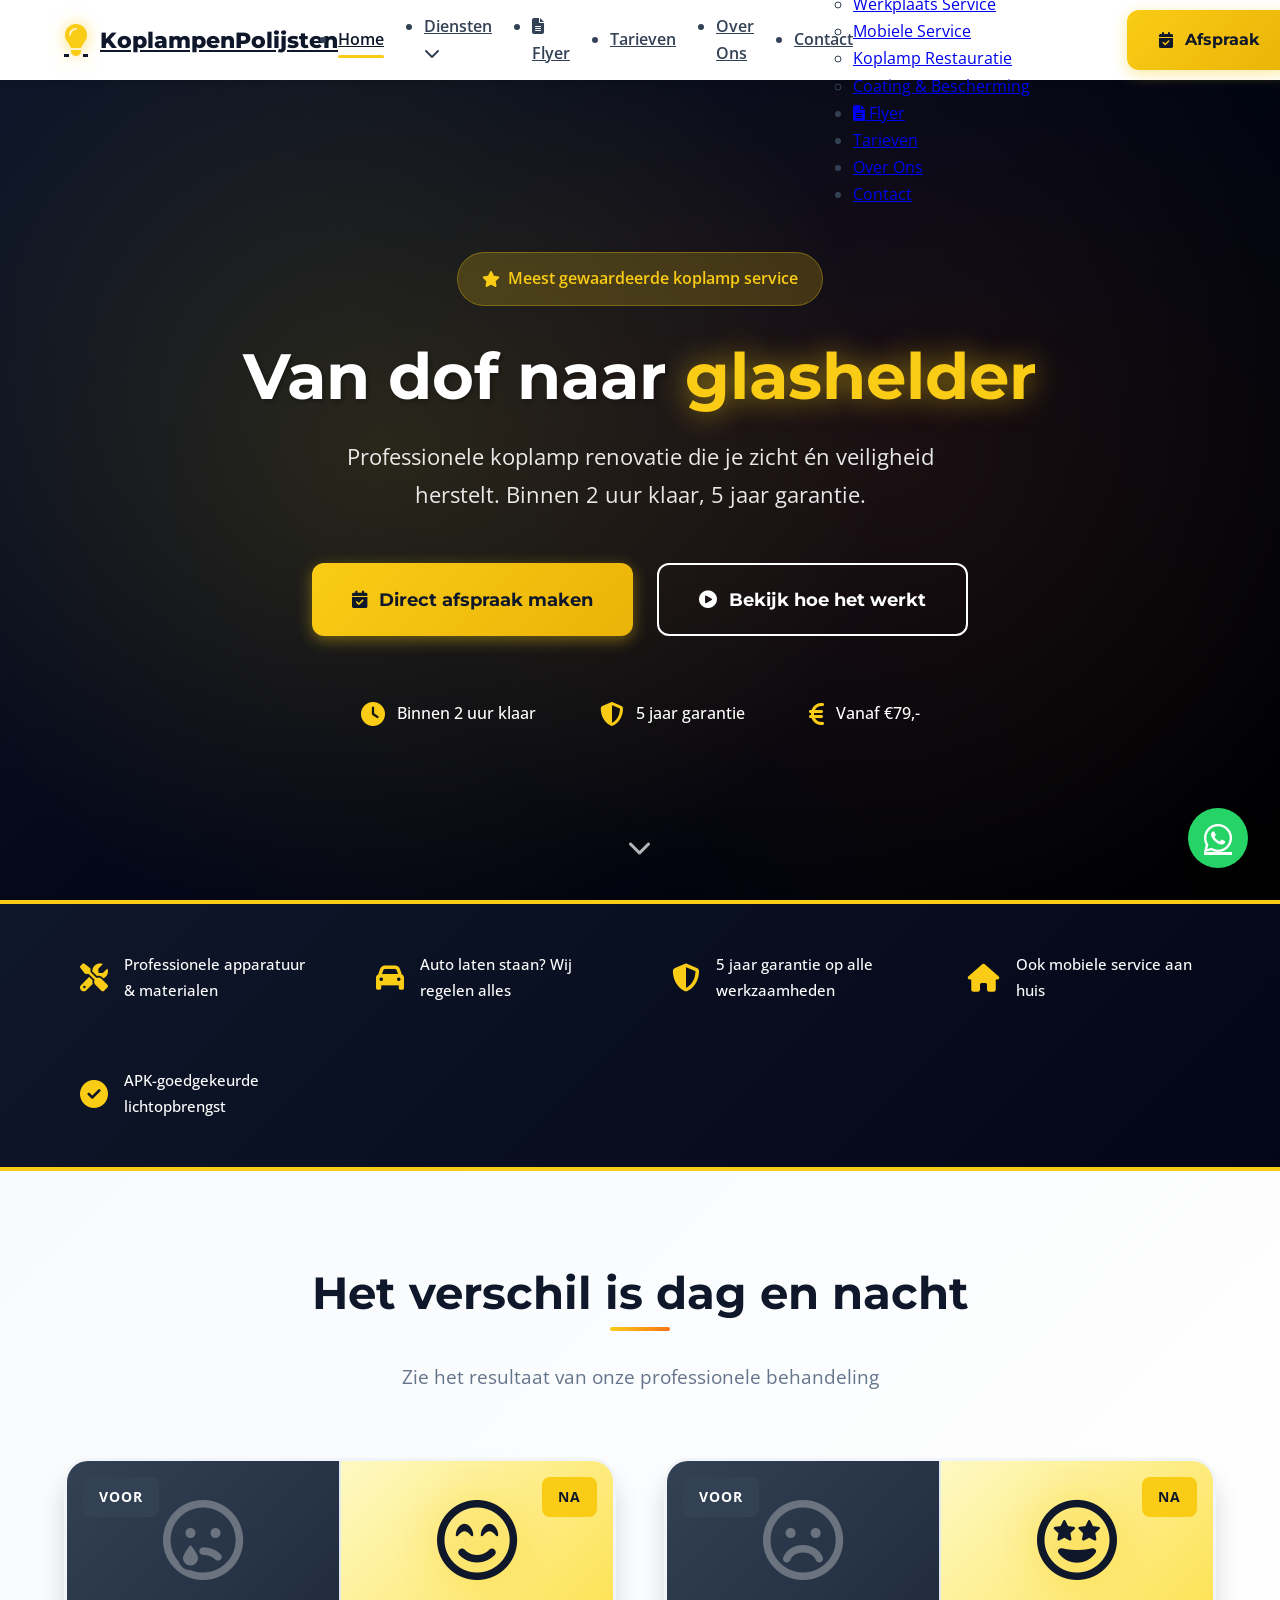
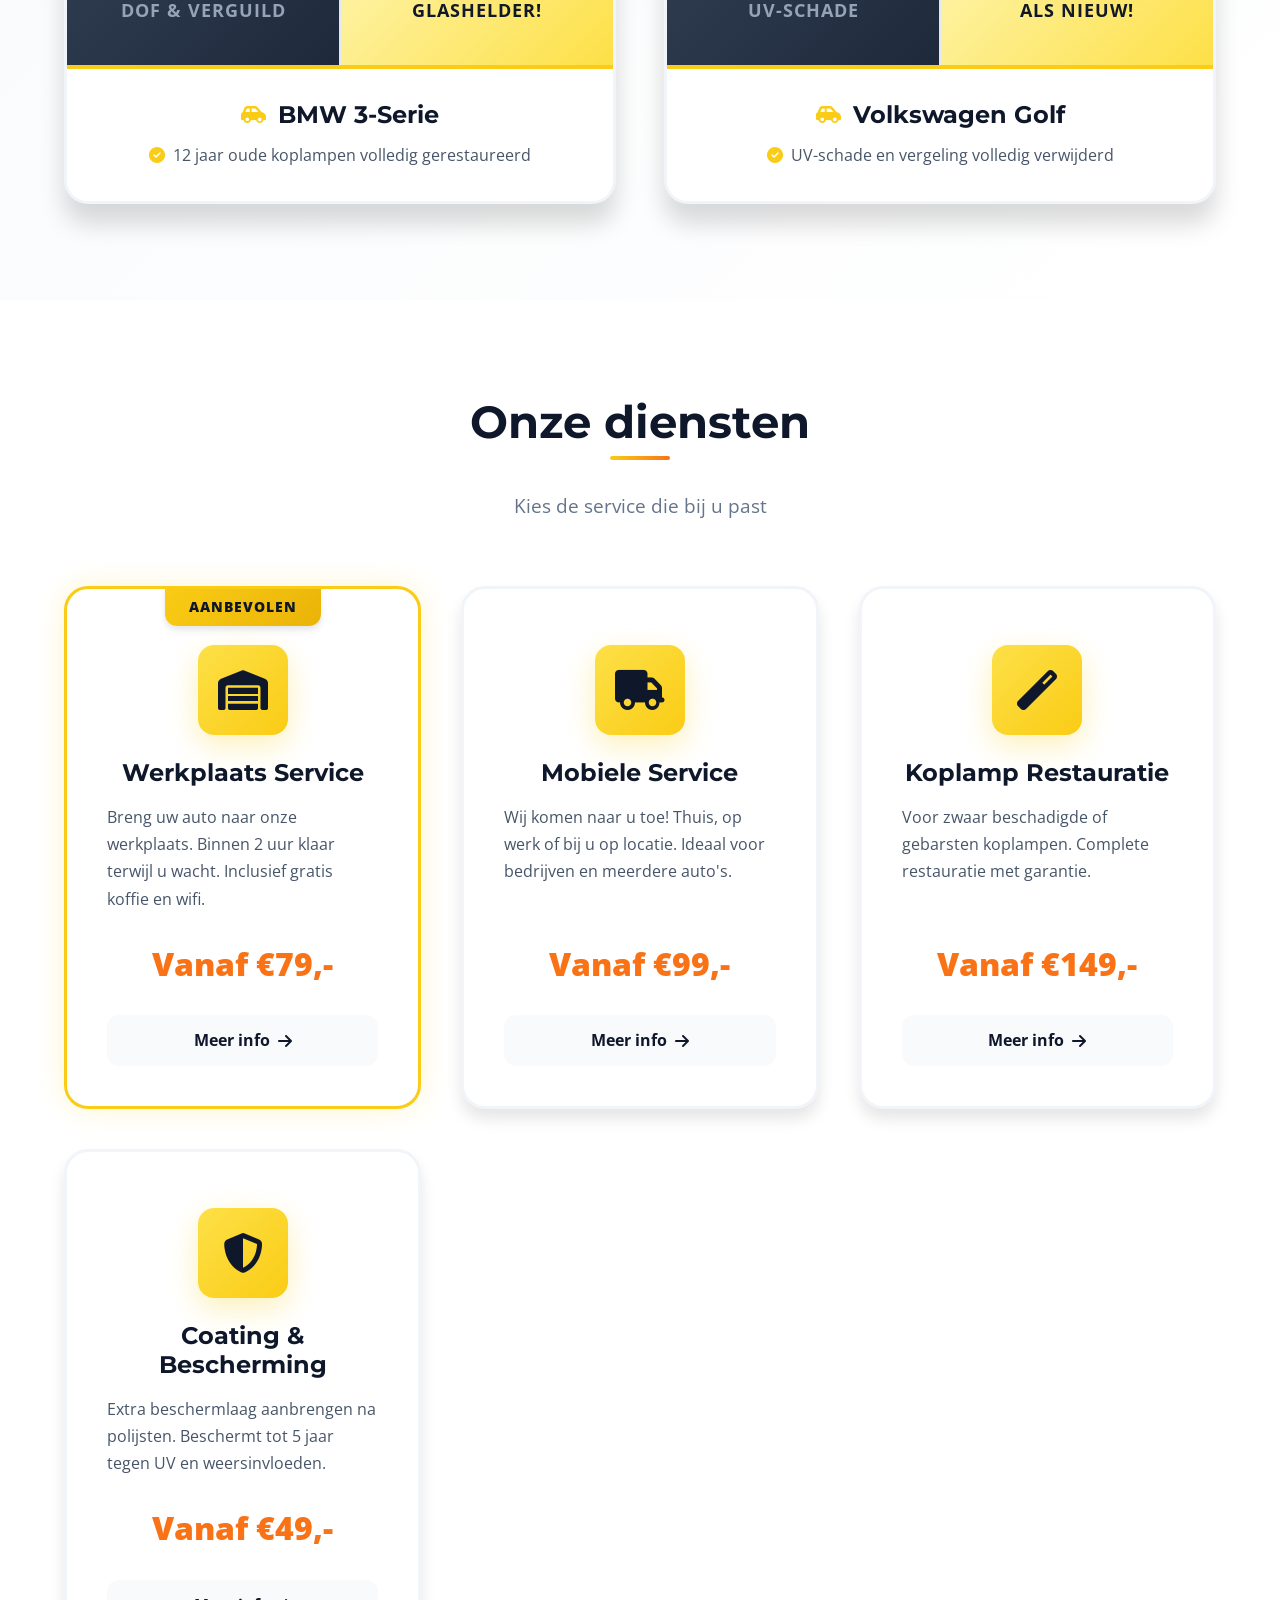
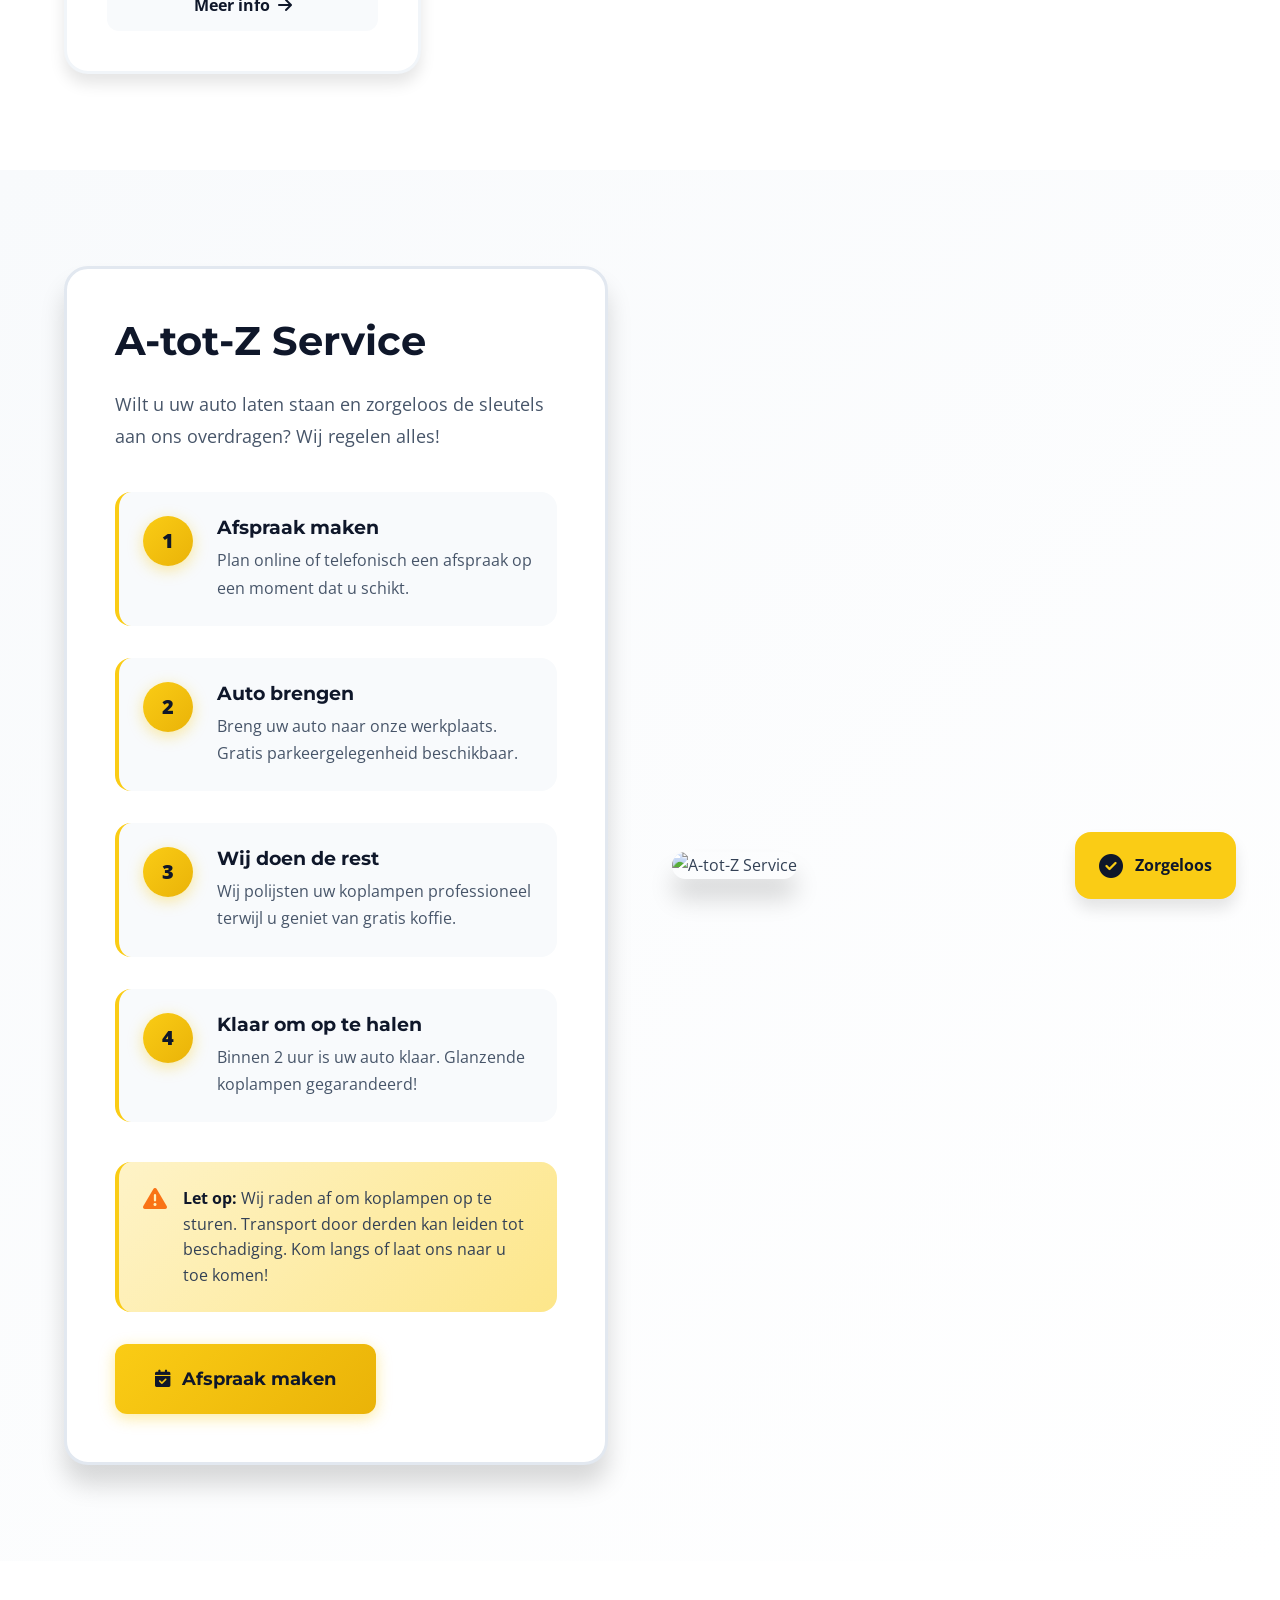
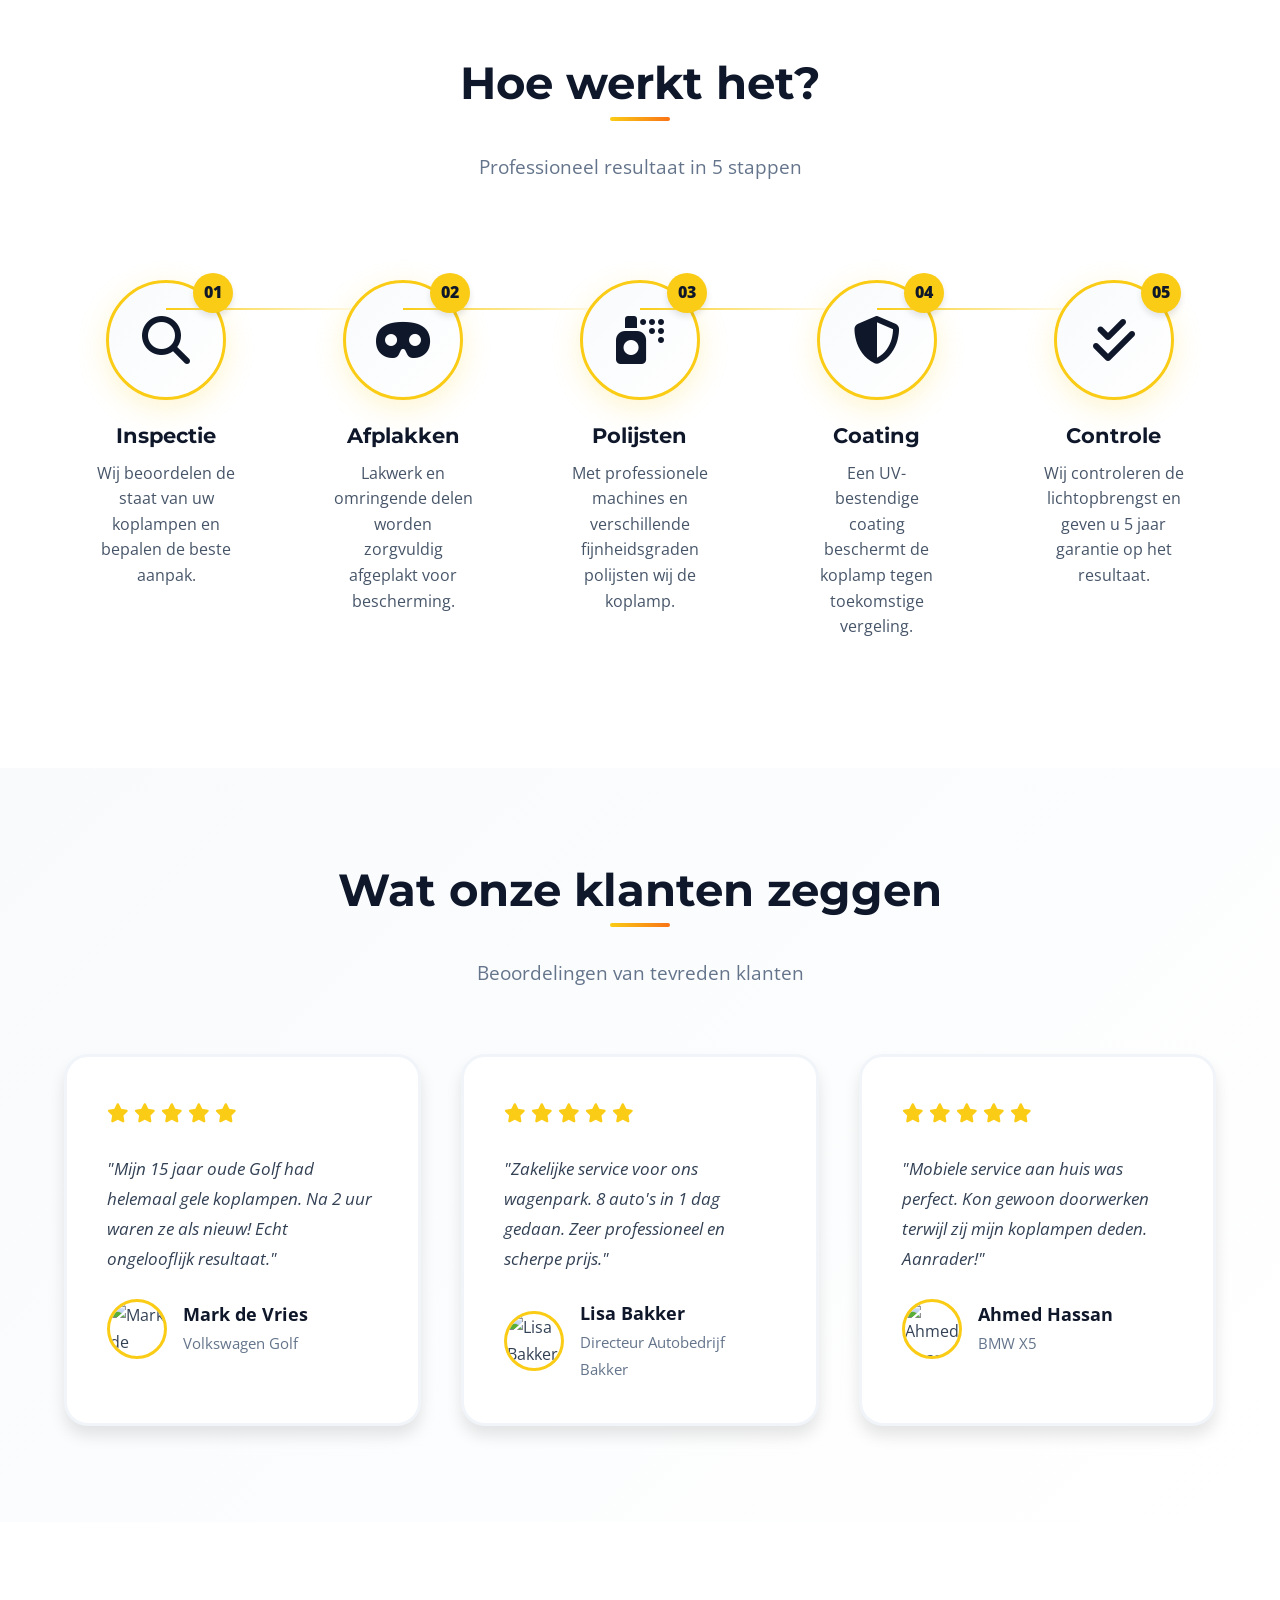
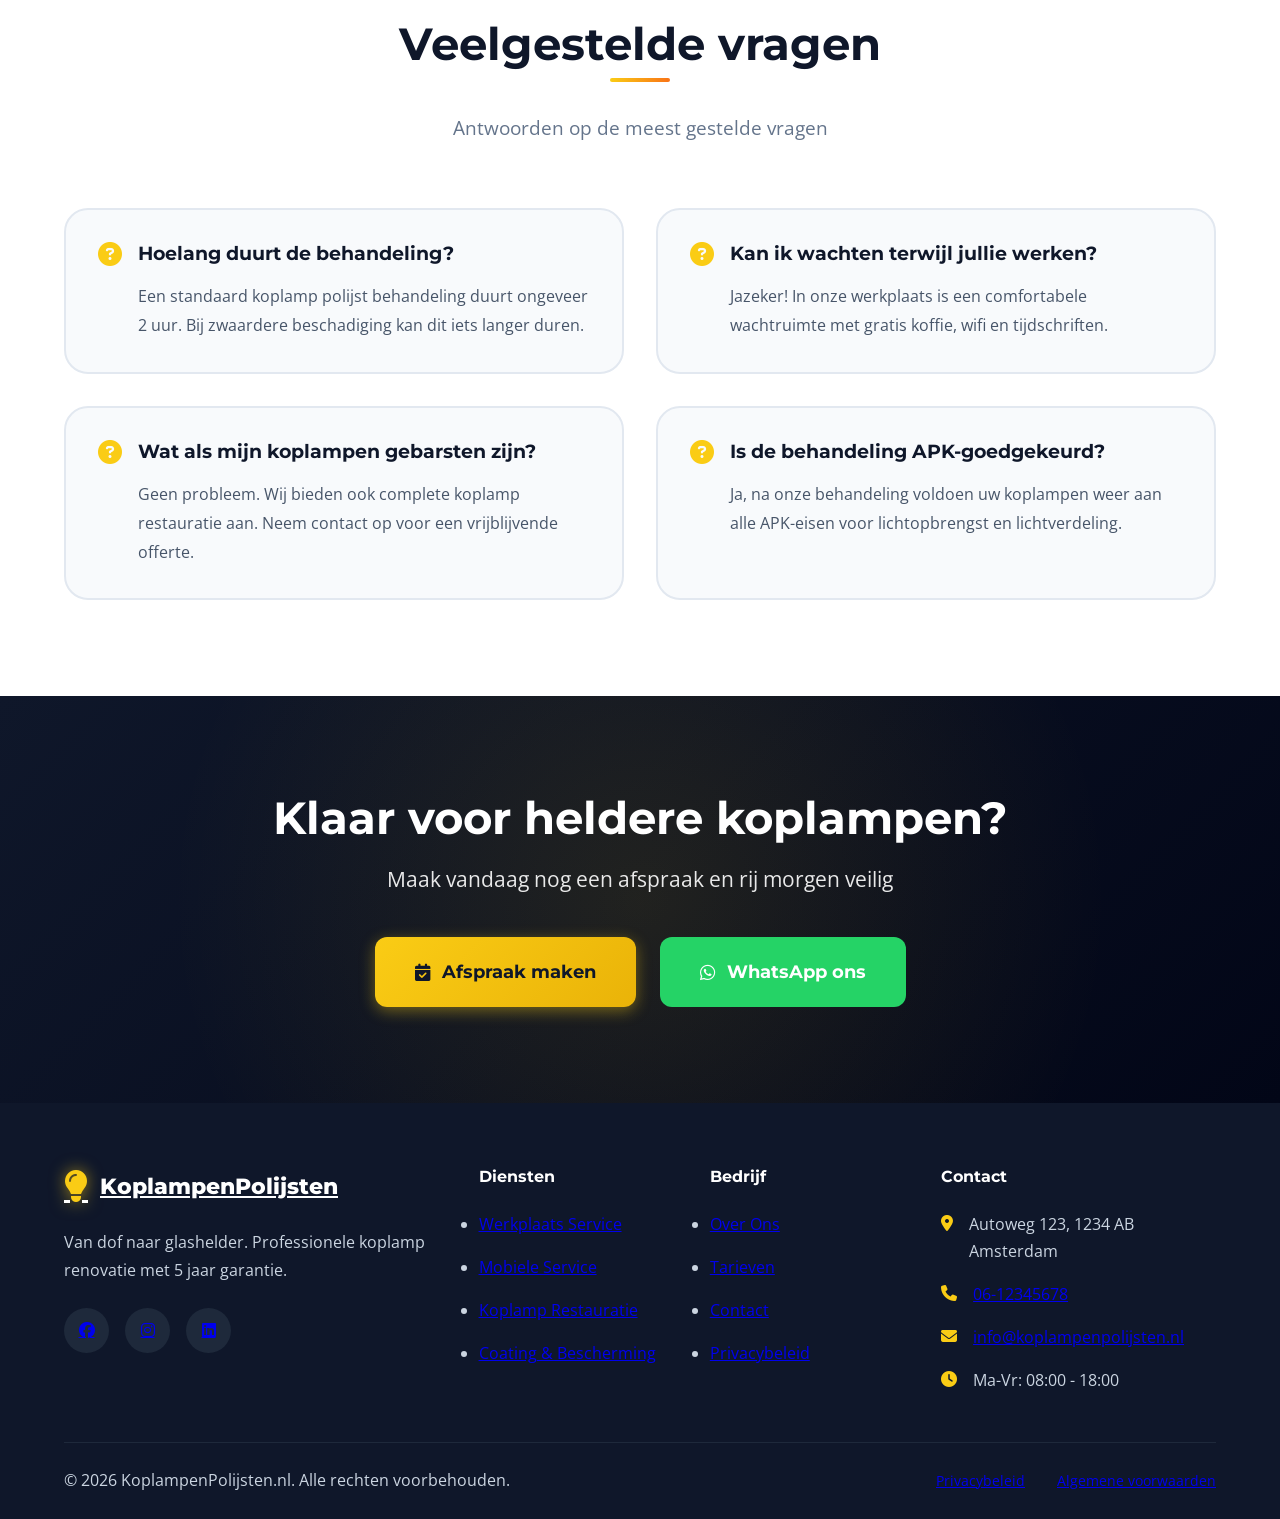
==== commit 7412fc7c: "Add flyer page with navigation link" ====
--- a/index.html
+++ b/index.html
@@ -31,6 +31,7 @@
                             <li><a href="pages/coating-bescherming.html">Coating & Bescherming</a></li>
                         </ul>
                     </li>
+                    <li><a href="pages/flyer.html"><i class="fas fa-file-alt"></i> Flyer</a></li>
                     <li><a href="pages/tarieven.html">Tarieven</a></li>
                     <li><a href="pages/over-ons.html">Over Ons</a></li>
                     <li><a href="pages/contact.html">Contact</a></li>
@@ -60,6 +61,7 @@
                                 <li><a href="pages/coating-bescherming.html">Coating & Bescherming</a></li>
                             </ul>
                         </li>
+                        <li><a href="pages/flyer.html"><i class="fas fa-file-alt"></i> Flyer</a></li>
                         <li><a href="pages/tarieven.html">Tarieven</a></li>
                         <li><a href="pages/over-ons.html">Over Ons</a></li>
                         <li><a href="pages/contact.html">Contact</a></li>
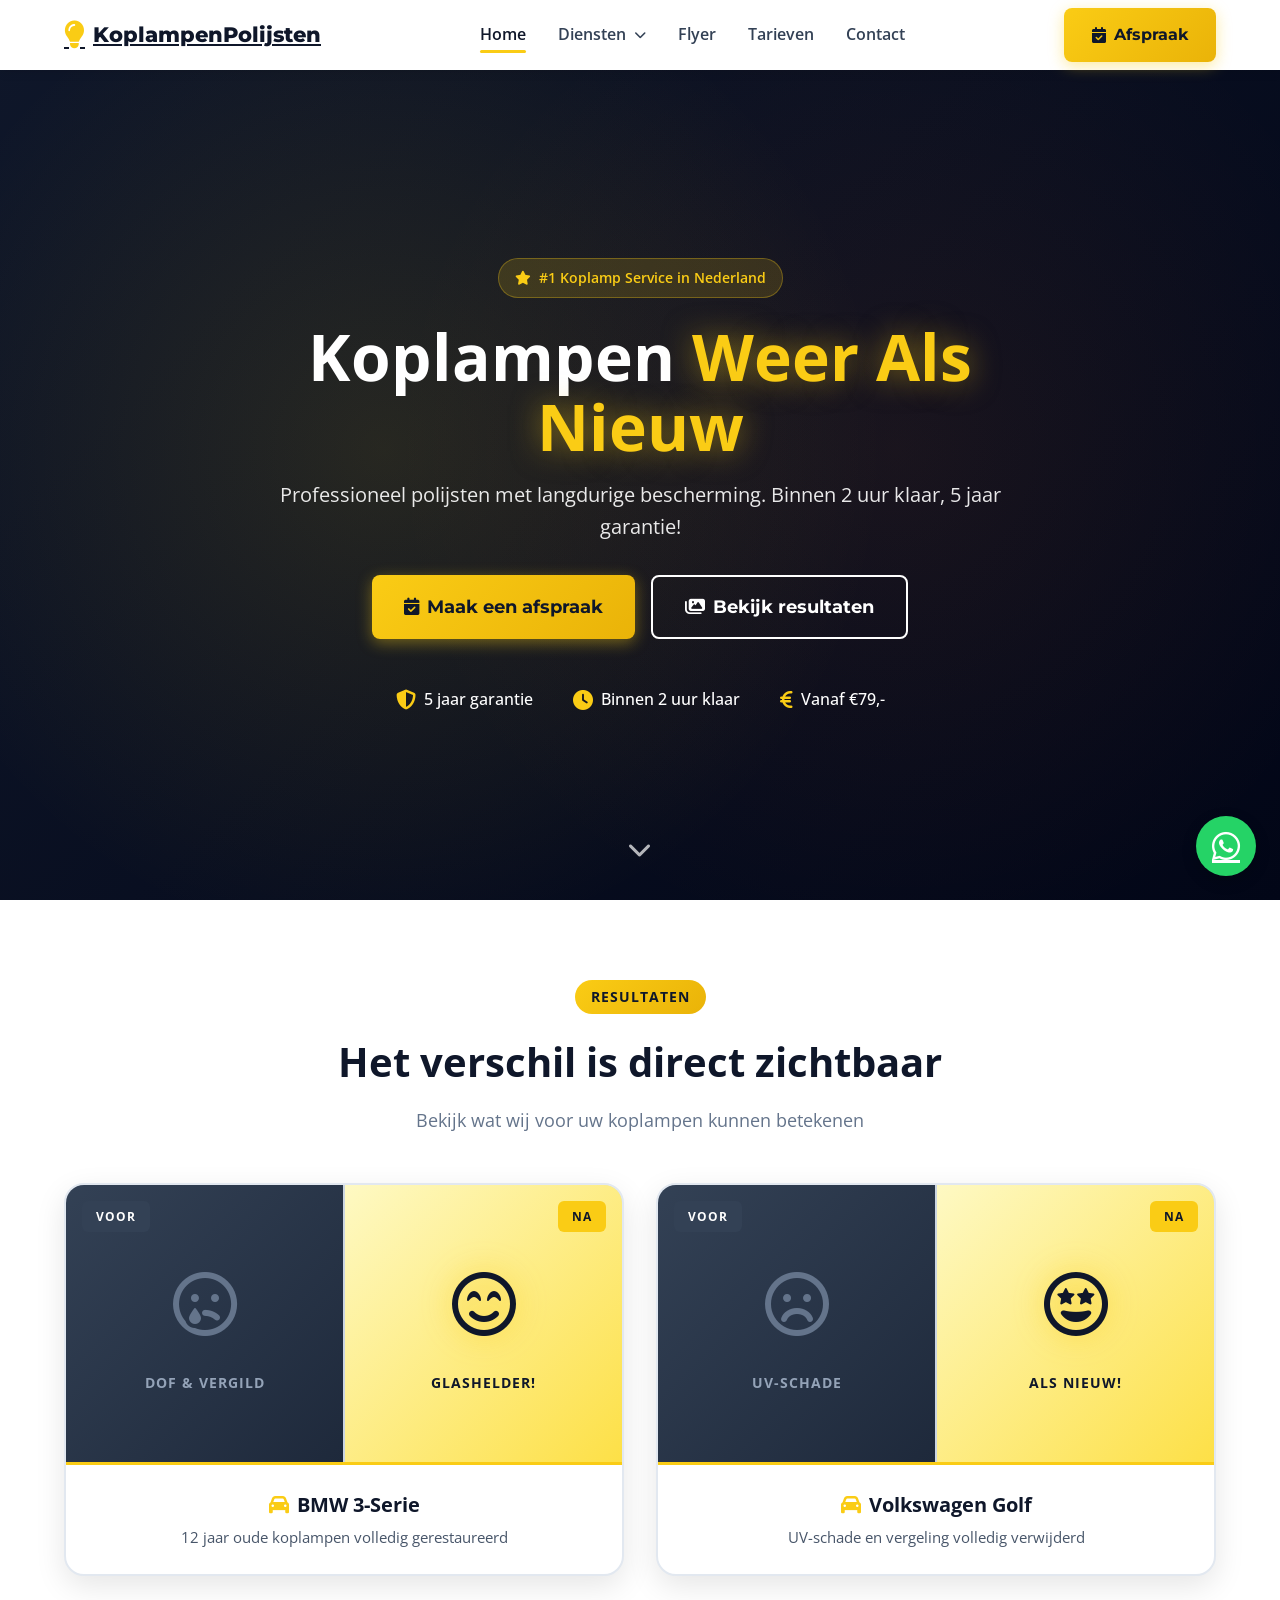
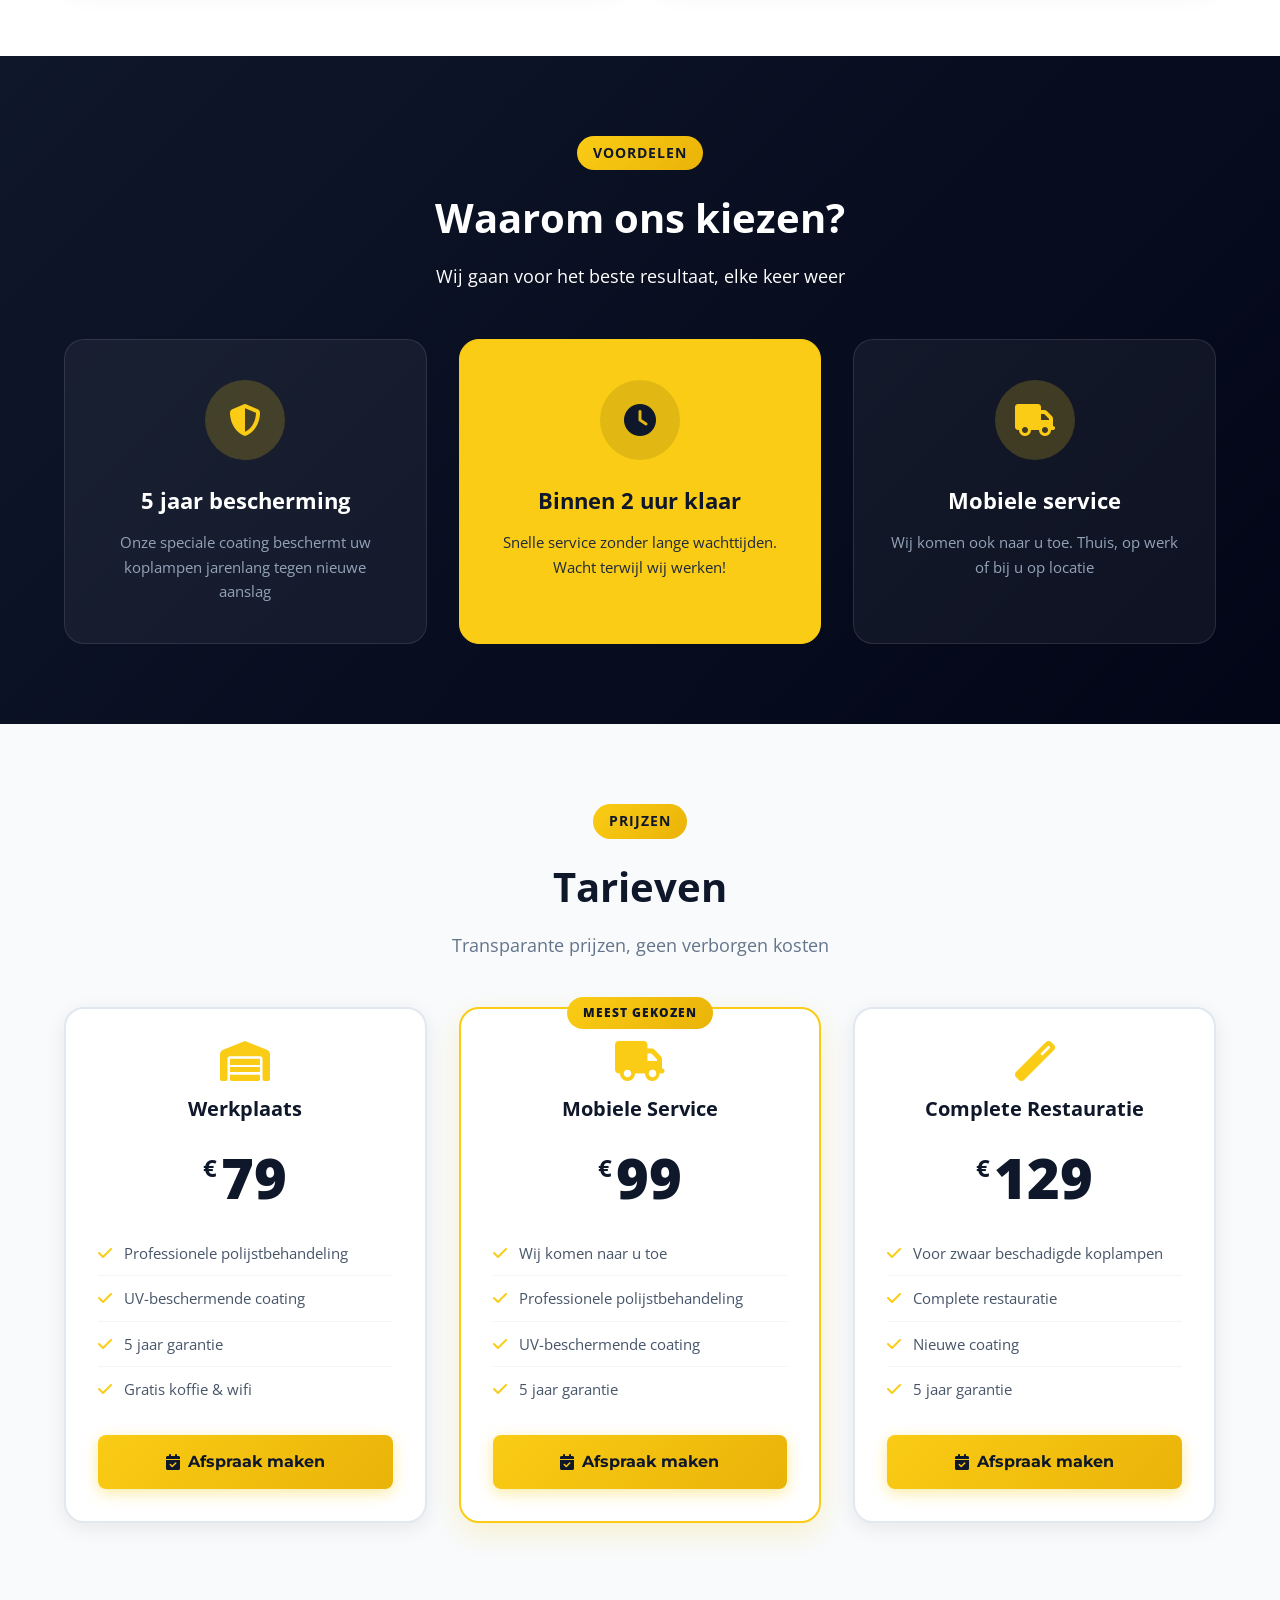
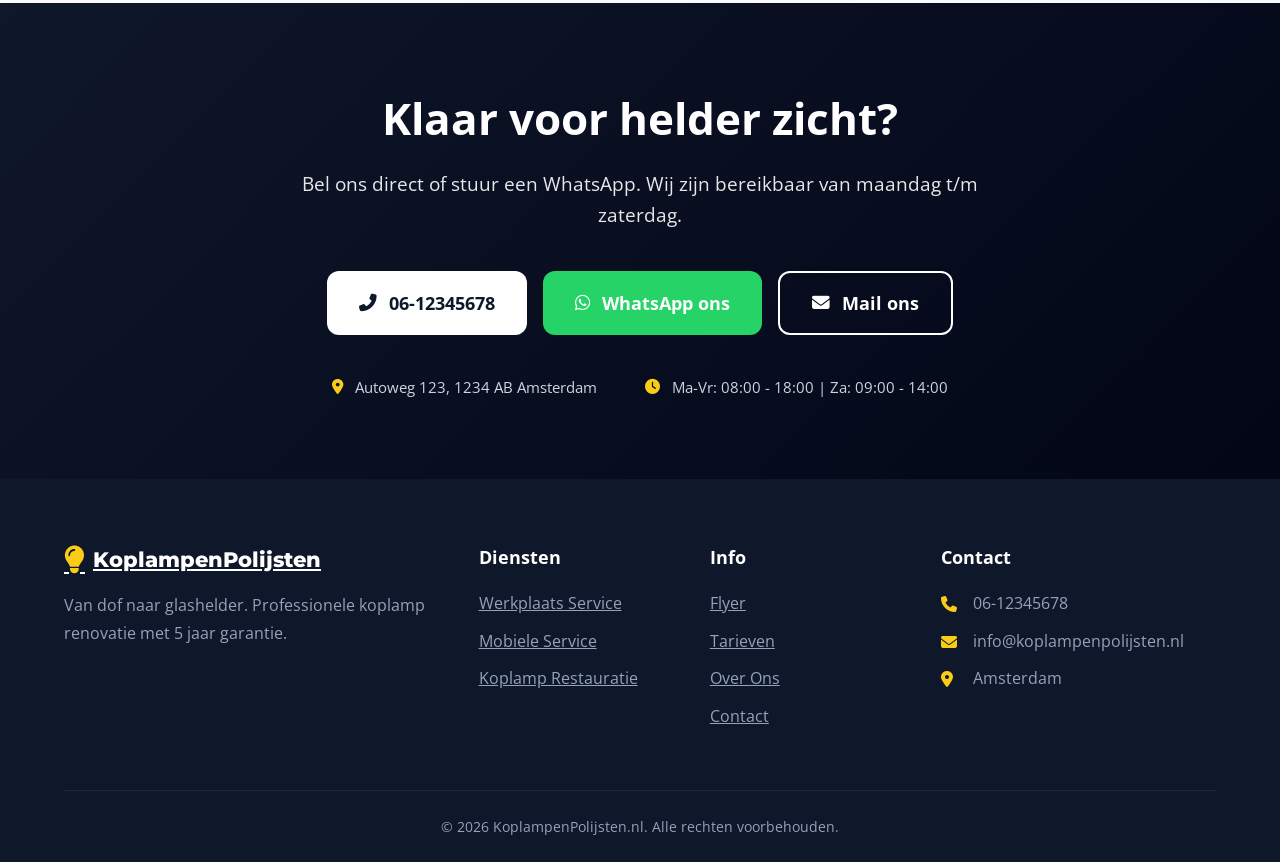
==== commit fde3dcfb: "Complete homepage redesign: Modern layout, fixed dropdowns, improved UX" ====
--- a/index.html
+++ b/index.html
@@ -4,7 +4,7 @@
     <meta charset="UTF-8">
     <meta name="viewport" content="width=device-width, initial-scale=1.0">
     <meta name="description" content="KoplampenPolijsten.nl - Professionele koplamp renovatie. Van dof naar glashelder in 2 uur. Mobiele service of werkplaats.">
-    <title>KoplampenPolijsten.nl | Van dof naar glashelder</title>
+    <title>KoplampenPolijsten.nl | Koplampen Weer Als Nieuw</title>
     <link rel="preconnect" href="https://fonts.googleapis.com">
     <link rel="preconnect" href="https://fonts.gstatic.com" crossorigin>
     <link href="https://fonts.googleapis.com/css2?family=Montserrat:wght@400;600;700;800&family=Open+Sans:wght@400;500;600&display=swap" rel="stylesheet">
@@ -22,55 +22,22 @@
                 </a>
                 <ul class="nav-menu" id="navMenu">
                     <li><a href="index.html" class="active">Home</a></li>
-                    <li class="dropdown">
-                        <a href="#">Diensten <i class="fas fa-chevron-down"></i></a>
+                    <li class="has-dropdown">
+                        <a href="#" class="dropdown-toggle">Diensten <i class="fas fa-chevron-down"></i></a>
                         <ul class="dropdown-menu">
-                            <li><a href="pages/werkplaats-service.html">Werkplaats Service</a></li>
-                            <li><a href="pages/mobiele-service.html">Mobiele Service</a></li>
-                            <li><a href="pages/koplamp-restauratie.html">Koplamp Restauratie</a></li>
-                            <li><a href="pages/coating-bescherming.html">Coating & Bescherming</a></li>
+                            <li><a href="pages/werkplaats-service.html"><i class="fas fa-warehouse"></i> Werkplaats Service</a></li>
+                            <li><a href="pages/mobiele-service.html"><i class="fas fa-truck"></i> Mobiele Service</a></li>
+                            <li><a href="pages/koplamp-restauratie.html"><i class="fas fa-magic"></i> Koplamp Restauratie</a></li>
+                            <li><a href="pages/coating-bescherming.html"><i class="fas fa-shield-alt"></i> Coating & Bescherming</a></li>
                         </ul>
                     </li>
-                    <li><a href="pages/flyer.html"><i class="fas fa-file-alt"></i> Flyer</a></li>
-                    <li><a href="pages/tarieven.html">Tarieven</a></li>
-                    <li><a href="pages/over-ons.html">Over Ons</a></li>
-                    <li><a href="pages/contact.html">Contact</a></li>
+                    <li><a href="pages/flyer.html">Flyer</a></li>
+                    <li><a href="#tarieven">Tarieven</a></li>
+                    <li><a href="#contact">Contact</a></li>
                 </ul>
-
-                <!-- Mobile Menu -->
-                <div class="mobile-nav" id="mobileNav">
-                    <div class="mobile-nav-header">
-                        <a href="index.html" class="logo">
-                            <i class="fas fa-lightbulb logo-icon"></i>
-                            <span>KoplampenPolijsten</span>
-                        </a>
-                        <button class="mobile-nav-close" id="mobileNavClose">
-                            <i class="fas fa-times"></i>
-                        </button>
-                    </div>
-                    <ul class="mobile-nav-menu">
-                        <li><a href="index.html" class="active">Home</a></li>
-                        <li>
-                            <button class="mobile-dropdown-toggle" data-dropdown="services">
-                                Diensten <i class="fas fa-chevron-down"></i>
-                            </button>
-                            <ul class="mobile-dropdown-menu" id="services-dropdown">
-                                <li><a href="pages/werkplaats-service.html">Werkplaats Service</a></li>
-                                <li><a href="pages/mobiele-service.html">Mobiele Service</a></li>
-                                <li><a href="pages/koplamp-restauratie.html">Koplamp Restauratie</a></li>
-                                <li><a href="pages/coating-bescherming.html">Coating & Bescherming</a></li>
-                            </ul>
-                        </li>
-                        <li><a href="pages/flyer.html"><i class="fas fa-file-alt"></i> Flyer</a></li>
-                        <li><a href="pages/tarieven.html">Tarieven</a></li>
-                        <li><a href="pages/over-ons.html">Over Ons</a></li>
-                        <li><a href="pages/contact.html">Contact</a></li>
-                    </ul>
-                </div>
-                <div class="mobile-nav-overlay" id="mobileNavOverlay"></div>
                 
                 <div class="nav-actions">
-                    <a href="pages/contact.html" class="btn btn-primary nav-cta">
+                    <a href="#contact" class="btn btn-primary nav-cta">
                         <i class="fas fa-calendar-check"></i> Afspraak
                     </a>
                     <button class="mobile-menu-btn" id="mobileMenuBtn">
@@ -81,411 +48,287 @@
         </div>
     </header>
 
-    <!-- Hero Section -->
-    <section class="hero">
-        <div class="hero-bg">
-            <div class="hero-overlay"></div>
-        </div>
-        <div class="container">
-            <div class="hero-content">
-                <div class="hero-badge">
-                    <i class="fas fa-star"></i> Meest gewaardeerde koplamp service
-                </div>
-                <h1>Van dof naar <span class="highlight">glashelder</span></h1>
-                <p class="hero-tagline">Professionele koplamp renovatie die je zicht én veiligheid herstelt. Binnen 2 uur klaar, 5 jaar garantie.</p>
-                <div class="hero-buttons">
-                    <a href="pages/contact.html" class="btn btn-primary btn-large">
-                        <i class="fas fa-calendar-check"></i> Direct afspraak maken
-                    </a>
-                    <a href="#hoe-werkt-het" class="btn btn-secondary btn-large">
-                        <i class="fas fa-play-circle"></i> Bekijk hoe het werkt
-                    </a>
-                </div>
-                <div class="hero-features">
-                    <div class="hero-feature">
+    <!-- Mobile Menu -->
+    <div class="mobile-nav" id="mobileNav">
+        <div class="mobile-nav-header">
+            <a href="index.html" class="logo">
+                <i class="fas fa-lightbulb logo-icon"></i>
+                <span>KoplampenPolijsten</span>
+            </a>
+            <button class="mobile-nav-close" id="mobileNavClose">
+                <i class="fas fa-times"></i>
+            </button>
+        </div>
+        <ul class="mobile-nav-menu">
+            <li><a href="index.html" class="active">Home</a></li>
+            <li>
+                <button class="mobile-dropdown-toggle" id="mobileDropdownToggle">
+                    Diensten <i class="fas fa-chevron-down"></i>
+                </button>
+                <ul class="mobile-dropdown-menu" id="mobileDropdownMenu">
+                    <li><a href="pages/werkplaats-service.html"><i class="fas fa-warehouse"></i> Werkplaats Service</a></li>
+                    <li><a href="pages/mobiele-service.html"><i class="fas fa-truck"></i> Mobiele Service</a></li>
+                    <li><a href="pages/koplamp-restauratie.html"><i class="fas fa-magic"></i> Koplamp Restauratie</a></li>
+                    <li><a href="pages/coating-bescherming.html"><i class="fas fa-shield-alt"></i> Coating & Bescherming</a></li>
+                </ul>
+            </li>
+            <li><a href="pages/flyer.html">Flyer</a></li>
+            <li><a href="#tarieven">Tarieven</a></li>
+            <li><a href="#contact">Contact</a></li>
+        </ul>
+    </div>
+    <div class="mobile-nav-overlay" id="mobileNavOverlay"></div>
+
+    <!-- HERO SECTIE -->
+    <section class="hero-modern">
+        <div class="hero-bg-modern">
+            <div class="hero-overlay-modern"></div>
+        </div>
+        <div class="container">
+            <div class="hero-content-modern">
+                <div class="hero-badge-modern">
+                    <i class="fas fa-star"></i> #1 Koplamp Service in Nederland
+                </div>
+                <h1>Koplampen <span class="highlight">Weer Als Nieuw</span></h1>
+                <p class="hero-tagline-modern">Professioneel polijsten met langdurige bescherming. Binnen 2 uur klaar, 5 jaar garantie!</p>
+                <div class="hero-buttons-modern">
+                    <a href="#contact" class="btn btn-primary btn-large">
+                        <i class="fas fa-calendar-check"></i> Maak een afspraak
+                    </a>
+                    <a href="#resultaten" class="btn btn-secondary btn-large">
+                        <i class="fas fa-images"></i> Bekijk resultaten
+                    </a>
+                </div>
+                <div class="hero-trust">
+                    <div class="trust-item">
+                        <i class="fas fa-shield-alt"></i>
+                        <span>5 jaar garantie</span>
+                    </div>
+                    <div class="trust-item">
                         <i class="fas fa-clock"></i>
                         <span>Binnen 2 uur klaar</span>
                     </div>
-                    <div class="hero-feature">
-                        <i class="fas fa-shield-alt"></i>
-                        <span>5 jaar garantie</span>
-                    </div>
-                    <div class="hero-feature">
+                    <div class="trust-item">
                         <i class="fas fa-euro-sign"></i>
                         <span>Vanaf €79,-</span>
                     </div>
                 </div>
             </div>
         </div>
-        <div class="hero-scroll">
+        <a href="#resultaten" class="scroll-down">
             <i class="fas fa-chevron-down"></i>
-        </div>
-    </section>
-
-    <!-- USP Section -->
-    <section class="usp-section">
-        <div class="container">
-            <div class="usp-grid">
-                <div class="usp-item">
-                    <i class="fas fa-tools"></i>
-                    <span>Professionele apparatuur & materialen</span>
-                </div>
-                <div class="usp-item">
-                    <i class="fas fa-car"></i>
-                    <span>Auto laten staan? Wij regelen alles</span>
-                </div>
-                <div class="usp-item">
-                    <i class="fas fa-shield-alt"></i>
-                    <span>5 jaar garantie op alle werkzaamheden</span>
-                </div>
-                <div class="usp-item">
-                    <i class="fas fa-home"></i>
-                    <span>Ook mobiele service aan huis</span>
-                </div>
-                <div class="usp-item">
-                    <i class="fas fa-check-circle"></i>
-                    <span>APK-goedgekeurde lichtopbrengst</span>
-                </div>
-            </div>
-        </div>
-    </section>
-
-    <!-- Before/After Section -->
-    <section class="before-after-section" id="resultaat">
-        <div class="container">
-            <div class="section-header">
-                <h2>Het verschil is dag en nacht</h2>
-                <p>Zie het resultaat van onze professionele behandeling</p>
-            </div>
-            <div class="before-after-showcase">
-                <div class="showcase-item">
-                    <div class="comparison-wrapper">
-                        <div class="comparison-images">
-                            <div class="comparison-before">
-                                <div class="placeholder-icon">
-                                    <i class="far fa-sad-tear"></i>
-                                    <span>Dof & Verguild</span>
-                                </div>
-                                <span class="comparison-label">Voor</span>
+        </a>
+    </section>
+
+    <!-- VOOR & NA RESULTATEN -->
+    <section id="resultaten" class="results-section">
+        <div class="container">
+            <div class="section-header-modern">
+                <span class="section-tag">Resultaten</span>
+                <h2>Het verschil is direct zichtbaar</h2>
+                <p>Bekijk wat wij voor uw koplampen kunnen betekenen</p>
+            </div>
+            
+            <div class="results-showcase">
+                <div class="result-card">
+                    <div class="result-comparison">
+                        <div class="result-before">
+                            <div class="result-icon">
+                                <i class="far fa-sad-tear"></i>
                             </div>
-                            <div class="comparison-after">
-                                <div class="placeholder-icon">
-                                    <i class="far fa-smile-beam"></i>
-                                    <span>Glashelder!</span>
-                                </div>
-                                <span class="comparison-label">Na</span>
+                            <span class="result-label">Voor</span>
+                            <span class="result-desc">Dof & vergild</span>
+                        </div>
+                        <div class="result-after">
+                            <div class="result-icon">
+                                <i class="far fa-smile-beam"></i>
                             </div>
+                            <span class="result-label">Na</span>
+                            <span class="result-desc">Glashelder!</span>
                         </div>
                     </div>
-                    <div class="showcase-info">
-                        <h3><i class="fas fa-car-side"></i> BMW 3-Serie</h3>
-                        <p><i class="fas fa-check-circle" style="color: var(--accent);"></i> 12 jaar oude koplampen volledig gerestaureerd</p>
-                    </div>
-                </div>
-                
-                <div class="showcase-item">
-                    <div class="comparison-wrapper">
-                        <div class="comparison-images">
-                            <div class="comparison-before">
-                                <div class="placeholder-icon">
-                                    <i class="far fa-frown"></i>
-                                    <span>UV-Schade</span>
-                                </div>
-                                <span class="comparison-label">Voor</span>
+                    <div class="result-info">
+                        <h3><i class="fas fa-car"></i> BMW 3-Serie</h3>
+                        <p>12 jaar oude koplampen volledig gerestaureerd</p>
+                    </div>
+                </div>
+                
+                <div class="result-card">
+                    <div class="result-comparison">
+                        <div class="result-before">
+                            <div class="result-icon">
+                                <i class="far fa-frown"></i>
                             </div>
-                            <div class="comparison-after">
-                                <div class="placeholder-icon">
-                                    <i class="far fa-grin-stars"></i>
-                                    <span>Als Nieuw!</span>
-                                </div>
-                                <span class="comparison-label">Na</span>
+                            <span class="result-label">Voor</span>
+                            <span class="result-desc">UV-schade</span>
+                        </div>
+                        <div class="result-after">
+                            <div class="result-icon">
+                                <i class="far fa-grin-stars"></i>
                             </div>
+                            <span class="result-label">Na</span>
+                            <span class="result-desc">Als nieuw!</span>
                         </div>
                     </div>
-                    <div class="showcase-info">
-                        <h3><i class="fas fa-car-side"></i> Volkswagen Golf</h3>
-                        <p><i class="fas fa-check-circle" style="color: var(--accent);"></i> UV-schade en vergeling volledig verwijderd</p>
-                    </div>
-                </div>
-            </div>
-        </div>
-    </section>
-
-    <!-- Services Section -->
-    <section class="services-section" id="diensten">
-        <div class="container">
-            <div class="section-header">
-                <h2>Onze diensten</h2>
-                <p>Kies de service die bij u past</p>
-            </div>
-            <div class="services-grid">
-                <a href="pages/werkplaats-service.html" class="service-card featured">
-                    <div class="service-badge">Aanbevolen</div>
-                    <div class="service-icon">
+                    <div class="result-info">
+                        <h3><i class="fas fa-car"></i> Volkswagen Golf</h3>
+                        <p>UV-schade en vergeling volledig verwijderd</p>
+                    </div>
+                </div>
+            </div>
+        </div>
+    </section>
+
+    <!-- WAAROM ONS KIEZEN -->
+    <section class="why-us-section">
+        <div class="container">
+            <div class="section-header-modern light">
+                <span class="section-tag">Voordelen</span>
+                <h2>Waarom ons kiezen?</h2>
+                <p>Wij gaan voor het beste resultaat, elke keer weer</p>
+            </div>
+            
+            <div class="why-us-grid">
+                <div class="why-us-card">
+                    <div class="why-us-icon">
+                        <i class="fas fa-shield-alt"></i>
+                    </div>
+                    <h3>5 jaar bescherming</h3>
+                    <p>Onze speciale coating beschermt uw koplampen jarenlang tegen nieuwe aanslag</p>
+                </div>
+                
+                <div class="why-us-card featured">
+                    <div class="why-us-icon">
+                        <i class="fas fa-clock"></i>
+                    </div>
+                    <h3>Binnen 2 uur klaar</h3>
+                    <p>Snelle service zonder lange wachttijden. Wacht terwijl wij werken!</p>
+                </div>
+                
+                <div class="why-us-card">
+                    <div class="why-us-icon">
+                        <i class="fas fa-truck"></i>
+                    </div>
+                    <h3>Mobiele service</h3>
+                    <p>Wij komen ook naar u toe. Thuis, op werk of bij u op locatie</p>
+                </div>
+            </div>
+        </div>
+    </section>
+
+    <!-- TARIEVEN -->
+    <section id="tarieven" class="pricing-section">
+        <div class="container">
+            <div class="section-header-modern">
+                <span class="section-tag">Prijzen</span>
+                <h2>Tarieven</h2>
+                <p>Transparante prijzen, geen verborgen kosten</p>
+            </div>
+            
+            <div class="pricing-grid">
+                <div class="pricing-card">
+                    <div class="pricing-header">
                         <i class="fas fa-warehouse"></i>
-                    </div>
-                    <h3>Werkplaats Service</h3>
-                    <p>Breng uw auto naar onze werkplaats. Binnen 2 uur klaar terwijl u wacht. Inclusief gratis koffie en wifi.</p>
-                    <div class="service-price">Vanaf €79,-</div>
-                    <span class="service-link">Meer info <i class="fas fa-arrow-right"></i></span>
-                </a>
-                
-                <a href="pages/mobiele-service.html" class="service-card">
-                    <div class="service-icon">
+                        <h3>Werkplaats</h3>
+                    </div>
+                    <div class="pricing-price">
+                        <span class="currency">€</span>
+                        <span class="amount">79</span>
+                    </div>
+                    <ul class="pricing-features">
+                        <li><i class="fas fa-check"></i> Professionele polijstbehandeling</li>
+                        <li><i class="fas fa-check"></i> UV-beschermende coating</li>
+                        <li><i class="fas fa-check"></i> 5 jaar garantie</li>
+                        <li><i class="fas fa-check"></i> Gratis koffie & wifi</li>
+                    </ul>
+                    <a href="#contact" class="btn btn-primary btn-full">
+                        <i class="fas fa-calendar-check"></i> Afspraak maken
+                    </a>
+                </div>
+                
+                <div class="pricing-card popular">
+                    <div class="popular-badge">Meest gekozen</div>
+                    <div class="pricing-header">
                         <i class="fas fa-truck"></i>
-                    </div>
-                    <h3>Mobiele Service</h3>
-                    <p>Wij komen naar u toe! Thuis, op werk of bij u op locatie. Ideaal voor bedrijven en meerdere auto's.</p>
-                    <div class="service-price">Vanaf €99,-</div>
-                    <span class="service-link">Meer info <i class="fas fa-arrow-right"></i></span>
-                </a>
-                
-                <a href="pages/koplamp-restauratie.html" class="service-card">
-                    <div class="service-icon">
+                        <h3>Mobiele Service</h3>
+                    </div>
+                    <div class="pricing-price">
+                        <span class="currency">€</span>
+                        <span class="amount">99</span>
+                    </div>
+                    <ul class="pricing-features">
+                        <li><i class="fas fa-check"></i> Wij komen naar u toe</li>
+                        <li><i class="fas fa-check"></i> Professionele polijstbehandeling</li>
+                        <li><i class="fas fa-check"></i> UV-beschermende coating</li>
+                        <li><i class="fas fa-check"></i> 5 jaar garantie</li>
+                    </ul>
+                    <a href="#contact" class="btn btn-primary btn-full">
+                        <i class="fas fa-calendar-check"></i> Afspraak maken
+                    </a>
+                </div>
+                
+                <div class="pricing-card">
+                    <div class="pricing-header">
                         <i class="fas fa-magic"></i>
-                    </div>
-                    <h3>Koplamp Restauratie</h3>
-                    <p>Voor zwaar beschadigde of gebarsten koplampen. Complete restauratie met garantie.</p>
-                    <div class="service-price">Vanaf €149,-</div>
-                    <span class="service-link">Meer info <i class="fas fa-arrow-right"></i></span>
-                </a>
-                
-                <a href="pages/coating-bescherming.html" class="service-card">
-                    <div class="service-icon">
-                        <i class="fas fa-shield-alt"></i>
-                    </div>
-                    <h3>Coating & Bescherming</h3>
-                    <p>Extra beschermlaag aanbrengen na polijsten. Beschermt tot 5 jaar tegen UV en weersinvloeden.</p>
-                    <div class="service-price">Vanaf €49,-</div>
-                    <span class="service-link">Meer info <i class="fas fa-arrow-right"></i></span>
-                </a>
-            </div>
-        </div>
-    </section>
-
-    <!-- A-to-Z Service Section -->
-    <section class="atoz-section">
-        <div class="container">
-            <div class="atoz-layout">
-                <div class="atoz-content">
-                    <h2>A-tot-Z Service</h2>
-                    <p class="atoz-intro">Wilt u uw auto laten staan en zorgeloos de sleutels aan ons overdragen? Wij regelen alles!</p>
+                        <h3>Complete Restauratie</h3>
+                    </div>
+                    <div class="pricing-price">
+                        <span class="currency">€</span>
+                        <span class="amount">129</span>
+                    </div>
+                    <ul class="pricing-features">
+                        <li><i class="fas fa-check"></i> Voor zwaar beschadigde koplampen</li>
+                        <li><i class="fas fa-check"></i> Complete restauratie</li>
+                        <li><i class="fas fa-check"></i> Nieuwe coating</li>
+                        <li><i class="fas fa-check"></i> 5 jaar garantie</li>
+                    </ul>
+                    <a href="#contact" class="btn btn-primary btn-full">
+                        <i class="fas fa-calendar-check"></i> Afspraak maken
+                    </a>
+                </div>
+            </div>
+        </div>
+    </section>
+
+    <!-- CONTACT CTA -->
+    <section id="contact" class="contact-section">
+        <div class="container">
+            <div class="contact-content">
+                <h2>Klaar voor helder zicht?</h2>
+                <p>Bel ons direct of stuur een WhatsApp. Wij zijn bereikbaar van maandag t/m zaterdag.</p>
+                
+                <div class="contact-methods">
+                    <a href="tel:+31612345678" class="contact-btn phone">
+                        <i class="fas fa-phone-alt"></i>
+                        <span>06-12345678</span>
+                    </a>
                     
-                    <div class="atoz-steps">
-                        <div class="atoz-step">
-                            <div class="step-number">1</div>
-                            <div class="step-content">
-                                <h3>Afspraak maken</h3>
-                                <p>Plan online of telefonisch een afspraak op een moment dat u schikt.</p>
-                            </div>
-                        </div>
-                        <div class="atoz-step">
-                            <div class="step-number">2</div>
-                            <div class="step-content">
-                                <h3>Auto brengen</h3>
-                                <p>Breng uw auto naar onze werkplaats. Gratis parkeergelegenheid beschikbaar.</p>
-                            </div>
-                        </div>
-                        <div class="atoz-step">
-                            <div class="step-number">3</div>
-                            <div class="step-content">
-                                <h3>Wij doen de rest</h3>
-                                <p>Wij polijsten uw koplampen professioneel terwijl u geniet van gratis koffie.</p>
-                            </div>
-                        </div>
-                        <div class="atoz-step">
-                            <div class="step-number">4</div>
-                            <div class="step-content">
-                                <h3>Klaar om op te halen</h3>
-                                <p>Binnen 2 uur is uw auto klaar. Glanzende koplampen gegarandeerd!</p>
-                            </div>
-                        </div>
-                    </div>
+                    <a href="https://wa.me/31612345678" class="contact-btn whatsapp">
+                        <i class="fab fa-whatsapp"></i>
+                        <span>WhatsApp ons</span>
+                    </a>
                     
-                    <div class="atoz-warning">
-                        <i class="fas fa-exclamation-triangle"></i>
-                        <div>
-                            <strong>Let op:</strong> Wij raden af om koplampen op te sturen. Transport door derden kan leiden tot beschadiging. Kom langs of laat ons naar u toe komen!
-                        </div>
-                    </div>
-                    
-                    <a href="pages/contact.html" class="btn btn-primary btn-large">
-                        <i class="fas fa-calendar-check"></i> Afspraak maken
-                    </a>
-                </div>
-                <div class="atoz-image">
-                    <img src="images/atoz-service.jpg" alt="A-tot-Z Service">
-                    <div class="atoz-badge">
-                        <i class="fas fa-check-circle"></i>
-                        <span>Zorgeloos</span>
-                    </div>
-                </div>
-            </div>
-        </div>
-    </section>
-
-    <!-- How It Works -->
-    <section class="how-it-works-section" id="hoe-werkt-het">
-        <div class="container">
-            <div class="section-header">
-                <h2>Hoe werkt het?</h2>
-                <p>Professioneel resultaat in 5 stappen</p>
-            </div>
-            <div class="process-grid">
-                <div class="process-step">
-                    <div class="process-icon">
-                        <i class="fas fa-search"></i>
-                        <span class="step-num">01</span>
-                    </div>
-                    <h3>Inspectie</h3>
-                    <p>Wij beoordelen de staat van uw koplampen en bepalen de beste aanpak.</p>
-                </div>
-                <div class="process-step">
-                    <div class="process-icon">
-                        <i class="fas fa-mask"></i>
-                        <span class="step-num">02</span>
-                    </div>
-                    <h3>Afplakken</h3>
-                    <p>Lakwerk en omringende delen worden zorgvuldig afgeplakt voor bescherming.</p>
-                </div>
-                <div class="process-step">
-                    <div class="process-icon">
-                        <i class="fas fa-spray-can"></i>
-                        <span class="step-num">03</span>
-                    </div>
-                    <h3>Polijsten</h3>
-                    <p>Met professionele machines en verschillende fijnheidsgraden polijsten wij de koplamp.</p>
-                </div>
-                <div class="process-step">
-                    <div class="process-icon">
-                        <i class="fas fa-shield-alt"></i>
-                        <span class="step-num">04</span>
-                    </div>
-                    <h3>Coating</h3>
-                    <p>Een UV-bestendige coating beschermt de koplamp tegen toekomstige vergeling.</p>
-                </div>
-                <div class="process-step">
-                    <div class="process-icon">
-                        <i class="fas fa-check-double"></i>
-                        <span class="step-num">05</span>
-                    </div>
-                    <h3>Controle</h3>
-                    <p>Wij controleren de lichtopbrengst en geven u 5 jaar garantie op het resultaat.</p>
-                </div>
-            </div>
-        </div>
-    </section>
-
-    <!-- Reviews Section -->
-    <section class="reviews-section">
-        <div class="container">
-            <div class="section-header">
-                <h2>Wat onze klanten zeggen</h2>
-                <p>Beoordelingen van tevreden klanten</p>
-            </div>
-            <div class="reviews-grid">
-                <div class="review-card">
-                    <div class="review-stars">
-                        <i class="fas fa-star"></i>
-                        <i class="fas fa-star"></i>
-                        <i class="fas fa-star"></i>
-                        <i class="fas fa-star"></i>
-                        <i class="fas fa-star"></i>
-                    </div>
-                    <p class="review-text">"Mijn 15 jaar oude Golf had helemaal gele koplampen. Na 2 uur waren ze als nieuw! Echt ongelooflijk resultaat."</p>
-                    <div class="review-author">
-                        <img src="images/avatar1.jpg" alt="Mark de Vries">
-                        <div>
-                            <strong>Mark de Vries</strong>
-                            <span>Volkswagen Golf</span>
-                        </div>
-                    </div>
-                </div>
-                <div class="review-card">
-                    <div class="review-stars">
-                        <i class="fas fa-star"></i>
-                        <i class="fas fa-star"></i>
-                        <i class="fas fa-star"></i>
-                        <i class="fas fa-star"></i>
-                        <i class="fas fa-star"></i>
-                    </div>
-                    <p class="review-text">"Zakelijke service voor ons wagenpark. 8 auto's in 1 dag gedaan. Zeer professioneel en scherpe prijs."</p>
-                    <div class="review-author">
-                        <img src="images/avatar2.jpg" alt="Lisa Bakker">
-                        <div>
-                            <strong>Lisa Bakker</strong>
-                            <span>Directeur Autobedrijf Bakker</span>
-                        </div>
-                    </div>
-                </div>
-                <div class="review-card">
-                    <div class="review-stars">
-                        <i class="fas fa-star"></i>
-                        <i class="fas fa-star"></i>
-                        <i class="fas fa-star"></i>
-                        <i class="fas fa-star"></i>
-                        <i class="fas fa-star"></i>
-                    </div>
-                    <p class="review-text">"Mobiele service aan huis was perfect. Kon gewoon doorwerken terwijl zij mijn koplampen deden. Aanrader!"</p>
-                    <div class="review-author">
-                        <img src="images/avatar3.jpg" alt="Ahmed Hassan">
-                        <div>
-                            <strong>Ahmed Hassan</strong>
-                            <span>BMW X5</span>
-                        </div>
-                    </div>
-                </div>
-            </div>
-        </div>
-    </section>
-
-    <!-- FAQ Section -->
-    <section class="faq-section">
-        <div class="container">
-            <div class="section-header">
-                <h2>Veelgestelde vragen</h2>
-                <p>Antwoorden op de meest gestelde vragen</p>
-            </div>
-            <div class="faq-grid">
-                <div class="faq-item">
-                    <h3><i class="fas fa-question-circle"></i> Hoelang duurt de behandeling?</h3>
-                    <p>Een standaard koplamp polijst behandeling duurt ongeveer 2 uur. Bij zwaardere beschadiging kan dit iets langer duren.</p>
-                </div>
-                <div class="faq-item">
-                    <h3><i class="fas fa-question-circle"></i> Kan ik wachten terwijl jullie werken?</h3>
-                    <p>Jazeker! In onze werkplaats is een comfortabele wachtruimte met gratis koffie, wifi en tijdschriften.</p>
-                </div>
-                <div class="faq-item">
-                    <h3><i class="fas fa-question-circle"></i> Wat als mijn koplampen gebarsten zijn?</h3>
-                    <p>Geen probleem. Wij bieden ook complete koplamp restauratie aan. Neem contact op voor een vrijblijvende offerte.</p>
-                </div>
-                <div class="faq-item">
-                    <h3><i class="fas fa-question-circle"></i> Is de behandeling APK-goedgekeurd?</h3>
-                    <p>Ja, na onze behandeling voldoen uw koplampen weer aan alle APK-eisen voor lichtopbrengst en lichtverdeling.</p>
-                </div>
-            </div>
-        </div>
-    </section>
-
-    <!-- CTA Section -->
-    <section class="cta-section">
-        <div class="container">
-            <div class="cta-content">
-                <h2>Klaar voor heldere koplampen?</h2>
-                <p>Maak vandaag nog een afspraak en rij morgen veilig</p>
-                <div class="cta-buttons">
-                    <a href="pages/contact.html" class="btn btn-primary btn-large">
-                        <i class="fas fa-calendar-check"></i> Afspraak maken
-                    </a>
-                    <a href="https://wa.me/31612345678" class="btn btn-whatsapp btn-large">
-                        <i class="fab fa-whatsapp"></i> WhatsApp ons
-                    </a>
-                </div>
-            </div>
-        </div>
-    </section>
-
-    <!-- Footer -->
+                    <a href="mailto:info@koplampenpolijsten.nl" class="contact-btn email">
+                        <i class="fas fa-envelope"></i>
+                        <span>Mail ons</span>
+                    </a>
+                </div>
+                
+                <div class="contact-info-box">
+                    <div class="info-item">
+                        <i class="fas fa-map-marker-alt"></i>
+                        <span>Autoweg 123, 1234 AB Amsterdam</span>
+                    </div>
+                    <div class="info-item">
+                        <i class="fas fa-clock"></i>
+                        <span>Ma-Vr: 08:00 - 18:00 | Za: 09:00 - 14:00</span>
+                    </div>
+                </div>
+            </div>
+        </div>
+    </section>
+
+    <!-- FOOTER -->
     <footer class="footer">
         <div class="container">
             <div class="footer-grid">
@@ -495,11 +338,6 @@
                         <span>KoplampenPolijsten</span>
                     </a>
                     <p>Van dof naar glashelder. Professionele koplamp renovatie met 5 jaar garantie.</p>
-                    <div class="social-links">
-                        <a href="#"><i class="fab fa-facebook"></i></a>
-                        <a href="#"><i class="fab fa-instagram"></i></a>
-                        <a href="#"><i class="fab fa-linkedin"></i></a>
-                    </div>
                 </div>
                 <div class="footer-links">
                     <h4>Diensten</h4>
@@ -507,34 +345,28 @@
                         <li><a href="pages/werkplaats-service.html">Werkplaats Service</a></li>
                         <li><a href="pages/mobiele-service.html">Mobiele Service</a></li>
                         <li><a href="pages/koplamp-restauratie.html">Koplamp Restauratie</a></li>
-                        <li><a href="pages/coating-bescherming.html">Coating & Bescherming</a></li>
                     </ul>
                 </div>
                 <div class="footer-links">
-                    <h4>Bedrijf</h4>
+                    <h4>Info</h4>
                     <ul>
+                        <li><a href="pages/flyer.html">Flyer</a></li>
+                        <li><a href="#tarieven">Tarieven</a></li>
                         <li><a href="pages/over-ons.html">Over Ons</a></li>
-                        <li><a href="pages/tarieven.html">Tarieven</a></li>
-                        <li><a href="pages/contact.html">Contact</a></li>
-                        <li><a href="pages/privacy.html">Privacybeleid</a></li>
+                        <li><a href="#contact">Contact</a></li>
                     </ul>
                 </div>
                 <div class="footer-contact">
                     <h4>Contact</h4>
                     <ul>
-                        <li><i class="fas fa-map-marker-alt"></i> Autoweg 123, 1234 AB Amsterdam</li>
-                        <li><i class="fas fa-phone"></i> <a href="tel:+31612345678">06-12345678</a></li>
-                        <li><i class="fas fa-envelope"></i> <a href="mailto:info@koplampenpolijsten.nl">info@koplampenpolijsten.nl</a></li>
-                        <li><i class="fas fa-clock"></i> Ma-Vr: 08:00 - 18:00</li>
+                        <li><i class="fas fa-phone"></i> 06-12345678</li>
+                        <li><i class="fas fa-envelope"></i> info@koplampenpolijsten.nl</li>
+                        <li><i class="fas fa-map-marker-alt"></i> Amsterdam</li>
                     </ul>
                 </div>
             </div>
             <div class="footer-bottom">
                 <p>&copy; 2026 KoplampenPolijsten.nl. Alle rechten voorbehouden.</p>
-                <div class="footer-legal">
-                    <a href="pages/privacy.html">Privacybeleid</a>
-                    <a href="pages/algemene-voorwaarden.html">Algemene voorwaarden</a>
-                </div>
             </div>
         </div>
     </footer>
--- a/css/style.css
+++ b/css/style.css
@@ -1,4 +1,6 @@
-/* KOPLAMPENPOLIJSTEN - PROFESSIONELE STYLING */
+/* ========================================
+   KOPLAMPENPOLIJSTEN - MODERNE STYLING
+   ======================================== */
 
 :root {
     --primary: #0f172a;
@@ -21,76 +23,68 @@
     --font-body: 'Open Sans', sans-serif;
 }
 
-*, *::before, *::after { margin: 0; padding: 0; box-sizing: border-box; }
+* { margin: 0; padding: 0; box-sizing: border-box; }
 
 html { scroll-behavior: smooth; }
 
 body {
     font-family: var(--font-body);
     font-size: 16px;
-    line-height: 1.7;
+    line-height: 1.6;
     color: var(--gray-700);
-    background-color: var(--white);
-    overflow-x: hidden;
+    background: var(--white);
 }
 
 .container { max-width: 1200px; margin: 0 auto; padding: 0 1.5rem; }
 
-h1, h2, h3, h4, h5, h6 {
-    font-family: var(--font-heading);
-    font-weight: 700;
-    line-height: 1.2;
-    color: var(--gray-900);
-}
-
-h1 { font-size: clamp(2.5rem, 5vw, 4rem); }
-h2 { font-size: clamp(1.8rem, 4vw, 2.8rem); }
-h3 { font-size: clamp(1.3rem, 3vw, 1.8rem); }
-
-/* HEADER */
+/* ========================================
+   HEADER
+   ======================================== */
 .header {
     position: fixed;
     top: 0;
     left: 0;
     right: 0;
     background: var(--white);
-    box-shadow: 0 4px 6px rgba(0,0,0,0.1);
+    box-shadow: 0 2px 10px rgba(0,0,0,0.1);
     z-index: 1000;
-    height: 80px;
+    height: 70px;
 }
 
 .nav {
     display: flex;
     align-items: center;
     justify-content: space-between;
-    height: 80px;
+    height: 70px;
 }
 
 .logo {
     display: flex;
     align-items: center;
-    gap: 0.75rem;
+    gap: 0.5rem;
     font-family: var(--font-heading);
-    font-size: 1.4rem;
+    font-size: 1.3rem;
     font-weight: 800;
     color: var(--primary);
 }
 
 .logo-icon {
     color: var(--accent);
-    font-size: 2rem;
-    filter: drop-shadow(0 0 8px rgba(250,204,21,0.6));
-}
-
+    font-size: 1.75rem;
+}
+
+/* Navigation */
 .nav-menu {
     display: flex;
     align-items: center;
-    gap: 2.5rem;
+    gap: 2rem;
+    list-style: none;
 }
 
 .nav-menu a {
     font-weight: 600;
     color: var(--gray-700);
+    text-decoration: none;
     padding: 0.5rem 0;
     position: relative;
     transition: color 0.3s;
@@ -109,52 +103,82 @@
     right: 0;
     height: 3px;
     background: var(--accent);
-    border-radius: 9999px;
-}
-
-.dropdown { position: relative; }
+    border-radius: 3px;
+}
+
+/* Dropdown */
+.has-dropdown {
+    position: relative;
+}
+
+.dropdown-toggle {
+    display: flex;
+    align-items: center;
+    gap: 0.5rem;
+}
+
+.dropdown-toggle i {
+    font-size: 0.75rem;
+    transition: transform 0.3s;
+}
+
+.has-dropdown:hover .dropdown-toggle i {
+    transform: rotate(180deg);
+}
 
 .dropdown-menu {
     position: absolute;
     top: 100%;
     left: 0;
     background: var(--white);
-    box-shadow: 0 20px 25px rgba(0,0,0,0.15);
+    box-shadow: 0 10px 30px rgba(0,0,0,0.15);
     border-radius: 12px;
-    padding: 0.75rem 0;
-    min-width: 260px;
+    padding: 0.5rem 0;
+    min-width: 280px;
     opacity: 0;
     visibility: hidden;
     transform: translateY(10px);
     transition: all 0.3s;
     z-index: 100;
-    border: 2px solid var(--gray-100);
-}
-
-.dropdown:hover .dropdown-menu {
+    border: 1px solid var(--gray-200);
+    list-style: none;
+}
+
+.has-dropdown:hover .dropdown-menu {
     opacity: 1;
     visibility: visible;
     transform: translateY(0);
 }
 
-.dropdown-menu a {
-    display: block;
-    padding: 0.75rem 1.5rem;
+.dropdown-menu li a {
+    display: flex;
+    align-items: center;
+    gap: 0.75rem;
+    padding: 0.875rem 1.25rem;
     font-weight: 500;
+    font-size: 0.95rem;
     border-bottom: 1px solid var(--gray-100);
 }
 
-.dropdown-menu a:last-child { border-bottom: none; }
-
-.dropdown-menu a:hover {
+.dropdown-menu li a:last-child {
+    border-bottom: none;
+}
+
+.dropdown-menu li a i {
+    color: var(--accent);
+    width: 20px;
+}
+
+.dropdown-menu li a:hover {
     background: var(--gray-50);
     color: var(--secondary);
 }
 
+/* Nav Actions */
 .nav-actions {
     display: flex;
     align-items: center;
-    gap: 1.5rem;
+    gap: 1rem;
 }
 
 .nav-cta {
@@ -163,16 +187,17 @@
     gap: 0.5rem;
     background: linear-gradient(135deg, var(--accent), var(--accent-dark));
     color: var(--primary) !important;
-    padding: 0.75rem 1.5rem;
-    border-radius: 12px;
+    padding: 0.625rem 1.25rem;
+    border-radius: 8px;
     font-weight: 700;
-    box-shadow: 0 4px 15px rgba(250,204,21,0.4);
+    font-size: 0.9rem;
+    box-shadow: 0 4px 12px rgba(250,204,21,0.35);
     transition: all 0.3s;
 }
 
 .nav-cta:hover {
     transform: translateY(-2px);
-    box-shadow: 0 8px 25px rgba(250,204,21,0.5);
+    box-shadow: 0 6px 20px rgba(250,204,21,0.45);
 }
 
 .mobile-menu-btn {
@@ -184,17 +209,19 @@
     color: var(--gray-700);
 }
 
-/* BUTTONS */
+/* ========================================
+   BUTTONS
+   ======================================== */
 .btn {
     display: inline-flex;
     align-items: center;
     justify-content: center;
-    gap: 0.75rem;
-    padding: 1rem 2rem;
+    gap: 0.5rem;
+    padding: 0.875rem 1.75rem;
     font-family: var(--font-heading);
     font-weight: 700;
     font-size: 1rem;
-    border-radius: 12px;
+    border-radius: 8px;
     border: none;
     cursor: pointer;
     transition: all 0.3s;
@@ -208,7 +235,7 @@
 }
 
 .btn-primary:hover {
-    transform: translateY(-3px);
+    transform: translateY(-2px);
     box-shadow: 0 8px 25px rgba(250,204,21,0.5);
 }
 
@@ -224,110 +251,107 @@
 }
 
 .btn-large {
-    padding: 1.25rem 2.5rem;
+    padding: 1rem 2rem;
     font-size: 1.1rem;
 }
 
-.btn-whatsapp {
-    background: #25d366;
-    color: var(--white);
-}
-
-.btn-whatsapp:hover { background: #128c7e; }
-
-/* HERO SECTION */
-.hero {
+.btn-full {
+    width: 100%;
+}
+
+/* ========================================
+   HERO MODERN
+   ======================================== */
+.hero-modern {
     position: relative;
     min-height: 100vh;
     display: flex;
     align-items: center;
     justify-content: center;
-    background: linear-gradient(135deg, var(--primary) 0%, var(--primary-dark) 50%, #000 100%);
+    background: linear-gradient(135deg, var(--primary) 0%, var(--primary-dark) 100%);
+    padding-top: 70px;
     overflow: hidden;
-    padding-top: 80px;
-}
-
-.hero::before {
+}
+
+.hero-modern::before {
     content: '';
     position: absolute;
     inset: 0;
     background: 
-        radial-gradient(circle at 30% 50%, rgba(250,204,21,0.15) 0%, transparent 50%),
-        radial-gradient(circle at 70% 50%, rgba(249,115,22,0.1) 0%, transparent 50%);
-}
-
-.hero-content {
+        radial-gradient(circle at 30% 50%, rgba(250,204,21,0.12) 0%, transparent 50%),
+        radial-gradient(circle at 70% 50%, rgba(249,115,22,0.08) 0%, transparent 50%);
+}
+
+.hero-content-modern {
     position: relative;
     z-index: 2;
     text-align: center;
     color: var(--white);
-    max-width: 900px;
-    padding: 4rem 1.5rem;
-}
-
-.hero-badge {
+    max-width: 800px;
+    padding: 3rem 1.5rem;
+}
+
+.hero-badge-modern {
     display: inline-flex;
     align-items: center;
     gap: 0.5rem;
-    background: rgba(250,204,21,0.2);
-    color: var(--accent);
-    padding: 0.75rem 1.5rem;
-    border-radius: 9999px;
+    background: rgba(250,204,21,0.15);
+    color: var(--accent);
+    padding: 0.5rem 1rem;
+    border-radius: 50px;
+    font-size: 0.875rem;
     font-weight: 600;
+    margin-bottom: 1.5rem;
+    border: 1px solid rgba(250,204,21,0.3);
+}
+
+.hero-content-modern h1 {
+    color: var(--white);
+    font-size: clamp(2.5rem, 6vw, 4rem);
+    margin-bottom: 1rem;
+    line-height: 1.1;
+}
+
+.hero-content-modern h1 .highlight {
+    color: var(--accent);
+    text-shadow: 0 0 30px rgba(250,204,21,0.5);
+}
+
+.hero-tagline-modern {
+    font-size: 1.25rem;
     margin-bottom: 2rem;
-    border: 1px solid rgba(250,204,21,0.3);
-    backdrop-filter: blur(10px);
-}
-
-.hero-content h1 {
-    color: var(--white);
-    margin-bottom: 1.5rem;
-    text-shadow: 2px 2px 4px rgba(0,0,0,0.3);
-}
-
-.hero-content h1 .highlight {
-    color: var(--accent);
-    text-shadow: 0 0 30px rgba(250,204,21,0.6);
-}
-
-.hero-tagline {
-    font-size: 1.4rem;
-    margin-bottom: 3rem;
     opacity: 0.9;
-    max-width: 600px;
-    margin-left: auto;
-    margin-right: auto;
-}
-
-.hero-buttons {
-    display: flex;
-    gap: 1.5rem;
+}
+
+.hero-buttons-modern {
+    display: flex;
+    gap: 1rem;
     justify-content: center;
     flex-wrap: wrap;
-    margin-bottom: 4rem;
-}
-
-.hero-features {
+    margin-bottom: 3rem;
+}
+
+.hero-trust {
     display: flex;
     justify-content: center;
-    gap: 4rem;
+    gap: 2.5rem;
     flex-wrap: wrap;
 }
 
-.hero-feature {
-    display: flex;
-    align-items: center;
-    gap: 0.75rem;
+.trust-item {
+    display: flex;
+    align-items: center;
+    gap: 0.5rem;
     color: var(--white);
     font-weight: 500;
 }
 
-.hero-feature i {
-    font-size: 1.5rem;
-    color: var(--accent);
-}
-
-.hero-scroll {
+.trust-item i {
+    color: var(--accent);
+    font-size: 1.25rem;
+}
+
+.scroll-down {
     position: absolute;
     bottom: 2rem;
     left: 50%;
@@ -335,7 +359,6 @@
     color: var(--white);
     font-size: 1.5rem;
     animation: bounce 2s infinite;
-    cursor: pointer;
     opacity: 0.7;
 }
 
@@ -344,718 +367,455 @@
     50% { transform: translateX(-50%) translateY(10px); }
 }
 
-/* USP SECTION */
-.usp-section {
-    background: linear-gradient(135deg, var(--primary) 0%, var(--primary-dark) 100%);
-    padding: 2rem 0;
-    border-top: 4px solid var(--accent);
-    border-bottom: 4px solid var(--accent);
-}
-
-.usp-grid {
+/* ========================================
+   SECTION HEADERS
+   ======================================== */
+.section-header-modern {
+    text-align: center;
+    margin-bottom: 3rem;
+}
+
+.section-header-modern.light h2,
+.section-header-modern.light p {
+    color: var(--white);
+}
+
+.section-tag {
+    display: inline-block;
+    background: linear-gradient(135deg, var(--accent), var(--accent-dark));
+    color: var(--primary);
+    padding: 0.375rem 1rem;
+    border-radius: 50px;
+    font-size: 0.875rem;
+    font-weight: 700;
+    text-transform: uppercase;
+    letter-spacing: 1px;
+    margin-bottom: 1rem;
+}
+
+.section-header-modern h2 {
+    font-size: 2.5rem;
+    color: var(--primary);
+    margin-bottom: 0.75rem;
+}
+
+.section-header-modern p {
+    color: var(--gray-500);
+    font-size: 1.125rem;
+}
+
+/* ========================================
+   RESULTS SECTION
+   ======================================== */
+.results-section {
+    padding: 5rem 0;
+    background: var(--white);
+}
+
+.results-showcase {
     display: grid;
-    grid-template-columns: repeat(auto-fit, minmax(220px, 1fr));
+    grid-template-columns: repeat(auto-fit, minmax(320px, 1fr));
     gap: 2rem;
 }
 
-.usp-item {
-    display: flex;
-    align-items: center;
-    gap: 1rem;
-    color: var(--white);
-    padding: 1rem;
-}
-
-.usp-item i {
-    font-size: 1.75rem;
-    color: var(--accent);
-    flex-shrink: 0;
-}
-
-.usp-item span {
-    font-weight: 500;
-    font-size: 0.95rem;
-}
-
-/* SECTION HEADERS */
-.section-header {
-    text-align: center;
-    margin-bottom: 4rem;
-    padding: 0 1rem;
-}
-
-.section-header h2 {
-    margin-bottom: 1rem;
-    color: var(--primary);
-    position: relative;
-    display: inline-block;
-}
-
-.section-header h2::after {
-    content: '';
-    position: absolute;
-    bottom: -10px;
-    left: 50%;
-    transform: translateX(-50%);
-    width: 60px;
-    height: 4px;
-    background: linear-gradient(90deg, var(--accent), var(--secondary));
-    border-radius: 9999px;
-}
-
-.section-header p {
-    color: var(--gray-500);
-    font-size: 1.2rem;
-    margin-top: 1.5rem;
-}
-
-/* BEFORE/AFTER SECTION */
-.before-after-section {
-    padding: 6rem 0;
-    background: linear-gradient(135deg, var(--gray-50) 0%, var(--white) 100%);
-}
-
-.before-after-showcase {
-    display: grid;
-    grid-template-columns: repeat(auto-fit, minmax(350px, 1fr));
-    gap: 3rem;
-}
-
-.showcase-item {
+.result-card {
     background: var(--white);
-    border-radius: 24px;
+    border-radius: 20px;
     overflow: hidden;
-    box-shadow: 0 20px 25px rgba(0,0,0,0.15);
-    border: 3px solid var(--gray-100);
+    box-shadow: 0 10px 30px rgba(0,0,0,0.1);
+    border: 2px solid var(--gray-200);
     transition: all 0.3s;
 }
 
-.showcase-item:hover {
+.result-card:hover {
     transform: translateY(-5px);
-    box-shadow: 0 25px 50px rgba(0,0,0,0.15);
+    box-shadow: 0 15px 40px rgba(0,0,0,0.15);
     border-color: var(--accent);
 }
 
-.comparison-images {
+.result-comparison {
     display: grid;
     grid-template-columns: 1fr 1fr;
     gap: 2px;
-    background: var(--gray-200);
-}
-
-.comparison-before,
-.comparison-after {
+    background: var(--gray-300);
+}
+
+.result-before,
+.result-after {
+    aspect-ratio: 1;
+    display: flex;
+    flex-direction: column;
+    align-items: center;
+    justify-content: center;
+    padding: 2rem;
     position: relative;
-    aspect-ratio: 4/3;
-    overflow: hidden;
-    display: flex;
-    align-items: center;
-    justify-content: center;
-}
-
-.comparison-before img,
-.comparison-after img {
-    width: 100%;
-    height: 100%;
-    object-fit: cover;
-}
-
-.comparison-before {
+}
+
+.result-before {
     background: linear-gradient(135deg, #334155, #1e293b);
 }
 
-.comparison-after {
+.result-after {
     background: linear-gradient(135deg, #fef9c3, #fde047);
 }
 
-.placeholder-icon {
-    display: flex;
-    flex-direction: column;
-    align-items: center;
-    justify-content: center;
-    text-align: center;
-    padding: 2rem;
-}
-
-.placeholder-icon i {
-    font-size: 5rem;
-    margin-bottom: 1rem;
-}
-
-.comparison-before .placeholder-icon i {
+.result-icon {
+    font-size: 4rem;
+    margin-bottom: 0.5rem;
+}
+
+.result-before .result-icon {
     color: #64748b;
-    filter: grayscale(0.5);
-}
-
-.comparison-after .placeholder-icon i {
-    color: var(--primary);
-    filter: drop-shadow(0 0 20px rgba(250,204,21,0.8));
-}
-
-.placeholder-icon span {
+}
+
+.result-after .result-icon {
+    color: var(--primary);
+    filter: drop-shadow(0 0 15px rgba(250,204,21,0.8));
+}
+
+.result-label {
+    position: absolute;
+    top: 1rem;
+    padding: 0.375rem 0.875rem;
+    border-radius: 6px;
+    font-size: 0.75rem;
     font-weight: 700;
-    font-size: 1.1rem;
     text-transform: uppercase;
     letter-spacing: 1px;
 }
 
-.comparison-before .placeholder-icon span {
-    color: #94a3b8;
-}
-
-.comparison-after .placeholder-icon span {
-    color: var(--primary);
-}
-
-.comparison-label {
-    position: absolute;
-    top: 1rem;
-    padding: 0.5rem 1rem;
-    border-radius: 8px;
+.result-before .result-label {
+    left: 1rem;
+    background: var(--gray-700);
+    color: var(--white);
+}
+
+.result-after .result-label {
+    right: 1rem;
+    background: var(--accent);
+    color: var(--primary);
+}
+
+.result-desc {
+    font-size: 0.875rem;
     font-weight: 700;
-    font-size: 0.9rem;
     text-transform: uppercase;
     letter-spacing: 1px;
-    z-index: 10;
-}
-
-.comparison-before .comparison-label {
-    left: 1rem;
-    background: var(--gray-700);
-    color: var(--white);
-}
-
-.comparison-after .comparison-label {
-    right: 1rem;
-    background: var(--accent);
-    color: var(--primary);
-}
-
-.showcase-info {
-    padding: 2rem;
+    margin-top: 0.5rem;
+}
+
+.result-before .result-desc {
+    color: #94a3b8;
+}
+
+.result-after .result-desc {
+    color: var(--primary);
+}
+
+.result-info {
+    padding: 1.5rem;
     text-align: center;
-    background: var(--white);
-    border-top: 4px solid var(--accent);
-}
-
-.showcase-info h3 {
-    color: var(--primary);
-    margin-bottom: 0.75rem;
-    font-size: 1.5rem;
-    display: flex;
-    align-items: center;
-    justify-content: center;
-    gap: 0.75rem;
-}
-
-.showcase-info h3 i {
-    color: var(--accent);
+    border-top: 3px solid var(--accent);
+}
+
+.result-info h3 {
+    color: var(--primary);
     font-size: 1.25rem;
-}
-
-.showcase-info p {
-    color: var(--gray-600);
+    margin-bottom: 0.25rem;
     display: flex;
     align-items: center;
     justify-content: center;
     gap: 0.5rem;
 }
 
-/* SERVICES SECTION */
-.services-section {
-    padding: 6rem 0;
+.result-info h3 i {
+    color: var(--accent);
+}
+
+.result-info p {
+    color: var(--gray-600);
+    font-size: 0.95rem;
+}
+
+/* ========================================
+   WHY US SECTION
+   ======================================== */
+.why-us-section {
+    padding: 5rem 0;
+    background: linear-gradient(135deg, var(--primary) 0%, var(--primary-dark) 100%);
+}
+
+.why-us-grid {
+    display: grid;
+    grid-template-columns: repeat(3, 1fr);
+    gap: 2rem;
+}
+
+.why-us-card {
+    background: rgba(255,255,255,0.05);
+    border: 1px solid rgba(255,255,255,0.1);
+    border-radius: 20px;
+    padding: 2.5rem 2rem;
+    text-align: center;
+    transition: all 0.3s;
+}
+
+.why-us-card:hover {
+    background: rgba(255,255,255,0.1);
+    transform: translateY(-5px);
+}
+
+.why-us-card.featured {
+    background: var(--accent);
+    border-color: var(--accent);
+}
+
+.why-us-icon {
+    width: 80px;
+    height: 80px;
+    background: rgba(250,204,21,0.2);
+    border-radius: 50%;
+    display: flex;
+    align-items: center;
+    justify-content: center;
+    margin: 0 auto 1.5rem;
+}
+
+.why-us-card.featured .why-us-icon {
+    background: rgba(0,0,0,0.1);
+}
+
+.why-us-icon i {
+    font-size: 2rem;
+    color: var(--accent);
+}
+
+.why-us-card.featured .why-us-icon i {
+    color: var(--primary);
+}
+
+.why-us-card h3 {
+    color: var(--white);
+    font-size: 1.35rem;
+    margin-bottom: 0.75rem;
+}
+
+.why-us-card.featured h3 {
+    color: var(--primary);
+}
+
+.why-us-card p {
+    color: var(--gray-400);
+    font-size: 0.95rem;
+    line-height: 1.6;
+}
+
+.why-us-card.featured p {
+    color: var(--gray-800);
+}
+
+/* ========================================
+   PRICING SECTION
+   ======================================== */
+.pricing-section {
+    padding: 5rem 0;
+    background: var(--gray-50);
+}
+
+.pricing-grid {
+    display: grid;
+    grid-template-columns: repeat(3, 1fr);
+    gap: 2rem;
+}
+
+.pricing-card {
     background: var(--white);
-}
-
-.services-grid {
-    display: grid;
-    grid-template-columns: repeat(auto-fit, minmax(280px, 1fr));
-    gap: 2.5rem;
-}
-
-.service-card {
-    background: var(--white);
-    border-radius: 24px;
-    padding: 2.5rem;
-    box-shadow: 0 10px 15px rgba(0,0,0,0.1);
+    border-radius: 20px;
+    padding: 2rem;
+    box-shadow: 0 5px 20px rgba(0,0,0,0.08);
+    border: 2px solid var(--gray-200);
     transition: all 0.3s;
-    border: 3px solid var(--gray-100);
-    text-decoration: none;
-    color: inherit;
-    display: flex;
-    flex-direction: column;
     position: relative;
-    overflow: hidden;
-}
-
-.service-card::before {
-    content: '';
+}
+
+.pricing-card:hover {
+    transform: translateY(-5px);
+    box-shadow: 0 15px 40px rgba(0,0,0,0.12);
+}
+
+.pricing-card.popular {
+    border-color: var(--accent);
+    box-shadow: 0 10px 30px rgba(250,204,21,0.2);
+}
+
+.popular-badge {
     position: absolute;
-    top: 0;
-    left: 0;
-    right: 0;
-    height: 4px;
-    background: linear-gradient(90deg, var(--accent), var(--secondary));
-    transform: scaleX(0);
-    transition: transform 0.3s;
-}
-
-.service-card:hover::before {
-    transform: scaleX(1);
-}
-
-.service-card:hover {
-    transform: translateY(-10px);
-    box-shadow: 0 20px 25px rgba(0,0,0,0.15);
-    border-color: var(--accent);
-}
-
-.service-card.featured {
-    border-color: var(--accent);
-    box-shadow: 0 0 30px rgba(250,204,21,0.2);
-}
-
-.service-badge {
-    position: absolute;
-    top: -2px;
+    top: -12px;
     left: 50%;
     transform: translateX(-50%);
     background: linear-gradient(135deg, var(--accent), var(--accent-dark));
     color: var(--primary);
-    padding: 0.5rem 1.5rem;
-    border-radius: 0 0 12px 12px;
-    font-size: 0.85rem;
+    padding: 0.375rem 1rem;
+    border-radius: 50px;
+    font-size: 0.75rem;
     font-weight: 800;
     text-transform: uppercase;
     letter-spacing: 1px;
-    box-shadow: 0 4px 6px rgba(0,0,0,0.1);
-}
-
-.service-icon {
-    width: 90px;
-    height: 90px;
-    background: linear-gradient(135deg, #fde047, var(--accent));
-    border-radius: 16px;
-    display: flex;
-    align-items: center;
-    justify-content: center;
-    margin: 1rem auto 1.5rem;
-    box-shadow: 0 10px 30px rgba(250,204,21,0.3);
-}
-
-.service-icon i {
-    font-size: 2.5rem;
-    color: var(--primary);
-}
-
-.service-card h3 {
-    color: var(--primary);
-    margin-bottom: 1rem;
-    text-align: center;
-    font-size: 1.5rem;
-}
-
-.service-card p {
-    color: var(--gray-600);
-    margin-bottom: 1.5rem;
-    flex: 1;
-    line-height: 1.7;
-}
-
-.service-price {
-    font-size: 2rem;
-    font-weight: 800;
-    color: var(--secondary);
+}
+
+.pricing-header {
     text-align: center;
     margin-bottom: 1.5rem;
 }
 
-.service-link {
-    color: var(--primary);
+.pricing-header i {
+    font-size: 2.5rem;
+    color: var(--accent);
+    margin-bottom: 0.75rem;
+}
+
+.pricing-header h3 {
+    color: var(--primary);
+    font-size: 1.25rem;
+}
+
+.pricing-price {
+    text-align: center;
+    margin-bottom: 1.5rem;
+}
+
+.pricing-price .currency {
+    font-size: 1.5rem;
     font-weight: 700;
-    display: inline-flex;
-    align-items: center;
-    gap: 0.5rem;
-    justify-content: center;
-    padding: 0.75rem;
-    background: var(--gray-50);
-    border-radius: 12px;
-    transition: all 0.3s;
-}
-
-.service-card:hover .service-link {
-    background: var(--accent);
-    color: var(--primary);
-}
-
-/* A-TO-Z SECTION */
-.atoz-section {
-    padding: 6rem 0;
-    background: linear-gradient(135deg, var(--gray-50) 0%, var(--white) 100%);
-}
-
-.atoz-layout {
-    display: grid;
-    grid-template-columns: 1fr 1fr;
-    gap: 4rem;
-    align-items: center;
-}
-
-.atoz-content {
-    background: var(--white);
-    padding: 3rem;
-    border-radius: 24px;
-    border: 3px solid var(--gray-200);
-    box-shadow: 0 20px 25px rgba(0,0,0,0.15);
-}
-
-.atoz-content h2 {
-    color: var(--primary);
+    color: var(--primary);
+    vertical-align: top;
+}
+
+.pricing-price .amount {
+    font-size: 3.5rem;
+    font-weight: 800;
+    color: var(--primary);
+    line-height: 1;
+}
+
+.pricing-features {
+    list-style: none;
     margin-bottom: 1.5rem;
-    font-size: 2.5rem;
-}
-
-.atoz-intro {
+}
+
+.pricing-features li {
+    display: flex;
+    align-items: center;
+    gap: 0.75rem;
+    padding: 0.625rem 0;
     color: var(--gray-600);
-    margin-bottom: 2.5rem;
-    line-height: 1.8;
-    font-size: 1.1rem;
-}
-
-.atoz-steps {
-    margin-bottom: 2.5rem;
-}
-
-.atoz-step {
-    display: flex;
-    gap: 1.5rem;
-    margin-bottom: 2rem;
-    padding: 1.5rem;
-    background: var(--gray-50);
-    border-radius: 16px;
-    border-left: 4px solid var(--accent);
-    transition: all 0.3s;
-}
-
-.atoz-step:hover {
-    background: var(--white);
-    box-shadow: 0 4px 6px rgba(0,0,0,0.1);
-    transform: translateX(5px);
-}
-
-.step-number {
-    width: 50px;
-    height: 50px;
-    background: linear-gradient(135deg, var(--accent), var(--accent-dark));
-    color: var(--primary);
-    border-radius: 50%;
-    display: flex;
-    align-items: center;
-    justify-content: center;
-    font-weight: 800;
-    font-size: 1.25rem;
-    flex-shrink: 0;
-    box-shadow: 0 4px 15px rgba(250,204,21,0.4);
-}
-
-.step-content h3 {
-    color: var(--primary);
-    margin-bottom: 0.5rem;
+    font-size: 0.95rem;
+    border-bottom: 1px solid var(--gray-100);
+}
+
+.pricing-features li:last-child {
+    border-bottom: none;
+}
+
+.pricing-features li i {
+    color: var(--accent);
+    font-size: 1rem;
+}
+
+/* ========================================
+   CONTACT SECTION
+   ======================================== */
+.contact-section {
+    padding: 5rem 0;
+    background: linear-gradient(135deg, var(--primary) 0%, var(--primary-dark) 100%);
+}
+
+.contact-content {
+    text-align: center;
+    color: var(--white);
+    max-width: 700px;
+    margin: 0 auto;
+}
+
+.contact-content h2 {
+    color: var(--white);
+    font-size: 2.75rem;
+    margin-bottom: 1rem;
+}
+
+.contact-content > p {
     font-size: 1.2rem;
-}
-
-.step-content p {
-    color: var(--gray-600);
-}
-
-.atoz-warning {
-    display: flex;
-    gap: 1rem;
-    padding: 1.5rem;
-    background: linear-gradient(135deg, #fef3c7, #fde68a);
-    border-radius: 16px;
-    border-left: 4px solid var(--accent);
-    margin-bottom: 2rem;
-}
-
-.atoz-warning i {
-    font-size: 1.5rem;
-    color: var(--secondary);
-    flex-shrink: 0;
-}
-
-.atoz-warning strong {
-    color: var(--primary);
-}
-
-.atoz-warning div {
-    color: var(--gray-700);
-    line-height: 1.6;
-}
-
-.atoz-image {
-    position: relative;
-}
-
-.atoz-image img {
-    width: 100%;
-    border-radius: 24px;
-    box-shadow: 0 20px 25px rgba(0,0,0,0.15);
-}
-
-.atoz-badge {
-    position: absolute;
-    bottom: -20px;
-    right: -20px;
-    background: var(--accent);
-    color: var(--primary);
-    padding: 1.25rem 1.5rem;
-    border-radius: 16px;
-    display: flex;
-    align-items: center;
-    gap: 0.75rem;
-    font-weight: 700;
-    box-shadow: 0 10px 15px rgba(0,0,0,0.1);
-}
-
-.atoz-badge i {
-    font-size: 1.5rem;
-}
-
-/* HOW IT WORKS */
-.how-it-works-section {
-    padding: 6rem 0;
-    background: var(--white);
-}
-
-.process-grid {
-    display: grid;
-    grid-template-columns: repeat(auto-fit, minmax(200px, 1fr));
-    gap: 2rem;
-}
-
-.process-step {
-    text-align: center;
-    padding: 2rem;
-    position: relative;
-}
-
-.process-step:not(:last-child)::after {
-    content: '';
-    position: absolute;
-    top: 60px;
-    right: -50%;
-    width: 100%;
-    height: 2px;
-    background: linear-gradient(90deg, var(--accent), transparent);
-}
-
-.process-icon {
-    width: 120px;
-    height: 120px;
-    background: linear-gradient(135deg, var(--gray-50), var(--white));
-    border: 3px solid var(--accent);
-    border-radius: 50%;
-    display: flex;
-    align-items: center;
-    justify-content: center;
-    margin: 0 auto 1.5rem;
-    position: relative;
-    box-shadow: 0 8px 30px rgba(250,204,21,0.2);
-}
-
-.process-icon i {
-    font-size: 3rem;
-    color: var(--primary);
-}
-
-.step-num {
-    position: absolute;
-    top: -10px;
-    right: -10px;
-    width: 40px;
-    height: 40px;
-    background: var(--accent);
-    color: var(--primary);
-    border-radius: 50%;
-    display: flex;
-    align-items: center;
-    justify-content: center;
-    font-weight: 800;
-    font-size: 1rem;
-    box-shadow: 0 4px 6px rgba(0,0,0,0.1);
-}
-
-.process-step h3 {
-    color: var(--primary);
-    margin-bottom: 0.75rem;
-    font-size: 1.3rem;
-}
-
-.process-step p {
-    color: var(--gray-600);
-    line-height: 1.6;
-}
-
-/* REVIEWS */
-.reviews-section {
-    padding: 6rem 0;
-    background: linear-gradient(135deg, var(--gray-50) 0%, var(--white) 100%);
-}
-
-.reviews-grid {
-    display: grid;
-    grid-template-columns: repeat(auto-fit, minmax(320px, 1fr));
-    gap: 2.5rem;
-}
-
-.review-card {
-    background: var(--white);
-    padding: 2.5rem;
-    border-radius: 24px;
-    box-shadow: 0 10px 15px rgba(0,0,0,0.1);
-    border: 3px solid var(--gray-100);
-    transition: all 0.3s;
-}
-
-.review-card:hover {
-    transform: translateY(-5px);
-    box-shadow: 0 20px 25px rgba(0,0,0,0.15);
-    border-color: var(--accent);
-}
-
-.review-stars {
-    color: var(--accent);
-    margin-bottom: 1.5rem;
-    font-size: 1.2rem;
-}
-
-.review-text {
-    font-style: italic;
-    margin-bottom: 1.5rem;
-    color: var(--gray-700);
-    line-height: 1.8;
-    font-size: 1.05rem;
-}
-
-.review-author {
-    display: flex;
-    align-items: center;
-    gap: 1rem;
-}
-
-.review-author img {
-    width: 60px;
-    height: 60px;
-    border-radius: 50%;
-    object-fit: cover;
-    border: 3px solid var(--accent);
-}
-
-.review-author strong {
-    display: block;
-    color: var(--primary);
-    font-size: 1.1rem;
-}
-
-.review-author span {
-    color: var(--gray-500);
-    font-size: 0.95rem;
-}
-
-/* FAQ */
-.faq-section {
-    padding: 6rem 0;
-    background: var(--white);
-}
-
-.faq-grid {
-    display: grid;
-    grid-template-columns: repeat(auto-fit, minmax(450px, 1fr));
-    gap: 2rem;
-}
-
-.faq-item {
-    background: var(--gray-50);
-    padding: 2rem;
-    border-radius: 24px;
-    border: 2px solid var(--gray-200);
-    transition: all 0.3s;
-}
-
-.faq-item:hover {
-    border-color: var(--accent);
-    box-shadow: 0 4px 6px rgba(0,0,0,0.1);
-    background: var(--white);
-}
-
-.faq-item h3 {
-    display: flex;
-    align-items: flex-start;
-    gap: 1rem;
-    color: var(--primary);
-    margin-bottom: 1rem;
-    font-size: 1.2rem;
-}
-
-.faq-item h3 i {
-    color: var(--accent);
-    font-size: 1.5rem;
-    flex-shrink: 0;
-}
-
-.faq-item p {
-    color: var(--gray-600);
-    line-height: 1.8;
-    padding-left: 2.5rem;
-}
-
-/* CTA SECTION */
-.cta-section {
-    padding: 6rem 0;
-    background: linear-gradient(135deg, var(--primary) 0%, var(--primary-dark) 100%);
-    color: var(--white);
-    text-align: center;
-    position: relative;
-    overflow: hidden;
-}
-
-.cta-section::before {
-    content: '';
-    position: absolute;
-    inset: 0;
-    background: radial-gradient(circle at 50% 50%, rgba(250,204,21,0.1) 0%, transparent 70%);
-}
-
-.cta-content {
-    position: relative;
-    z-index: 1;
-}
-
-.cta-content h2 {
-    color: var(--white);
-    margin-bottom: 1rem;
-    font-size: 2.8rem;
-}
-
-.cta-content p {
-    font-size: 1.3rem;
     margin-bottom: 2.5rem;
     opacity: 0.9;
 }
 
-.cta-buttons {
-    display: flex;
-    gap: 1.5rem;
+.contact-methods {
+    display: flex;
     justify-content: center;
+    gap: 1rem;
     flex-wrap: wrap;
-}
-
-/* FOOTER */
+    margin-bottom: 2.5rem;
+}
+
+.contact-btn {
+    display: inline-flex;
+    align-items: center;
+    gap: 0.75rem;
+    padding: 1rem 2rem;
+    border-radius: 12px;
+    font-weight: 700;
+    font-size: 1.1rem;
+    text-decoration: none;
+    transition: all 0.3s;
+}
+
+.contact-btn.phone {
+    background: var(--white);
+    color: var(--primary);
+}
+
+.contact-btn.whatsapp {
+    background: #25d366;
+    color: var(--white);
+}
+
+.contact-btn.email {
+    background: transparent;
+    color: var(--white);
+    border: 2px solid var(--white);
+}
+
+.contact-btn:hover {
+    transform: translateY(-3px);
+    box-shadow: 0 10px 25px rgba(0,0,0,0.2);
+}
+
+.contact-info-box {
+    display: flex;
+    justify-content: center;
+    gap: 3rem;
+    flex-wrap: wrap;
+}
+
+.info-item {
+    display: flex;
+    align-items: center;
+    gap: 0.75rem;
+    color: var(--gray-300);
+    font-size: 0.95rem;
+}
+
+.info-item i {
+    color: var(--accent);
+}
+
+/* ========================================
+   FOOTER
+   ======================================== */
 .footer {
     background: var(--gray-900);
-    color: var(--gray-300);
-    padding-top: 4rem;
+    color: var(--gray-400);
+    padding: 4rem 0 0;
 }
 
 .footer-grid {
@@ -1067,89 +827,64 @@
 
 .footer-brand .logo {
     color: var(--white);
-    margin-bottom: 1.5rem;
+    margin-bottom: 1rem;
 }
 
 .footer-brand p {
-    margin-bottom: 1.5rem;
     line-height: 1.7;
-}
-
-.social-links {
-    display: flex;
-    gap: 1rem;
-}
-
-.social-links a {
-    width: 45px;
-    height: 45px;
-    background: var(--gray-800);
-    border-radius: 50%;
-    display: flex;
-    align-items: center;
-    justify-content: center;
-    transition: all 0.3s;
-}
-
-.social-links a:hover {
-    background: var(--accent);
-    color: var(--primary);
 }
 
 .footer-links h4,
 .footer-contact h4 {
     color: var(--white);
-    font-family: var(--font-heading);
-    margin-bottom: 1.5rem;
+    font-size: 1.1rem;
+    margin-bottom: 1.25rem;
 }
 
 .footer-links ul,
 .footer-contact ul {
-    display: flex;
-    flex-direction: column;
-    gap: 1rem;
-}
-
-.footer-links a:hover,
-.footer-contact a:hover {
-    color: var(--accent);
-}
-
+    list-style: none;
+}
+
+.footer-links li,
 .footer-contact li {
-    display: flex;
-    align-items: flex-start;
-    gap: 1rem;
+    margin-bottom: 0.75rem;
+}
+
+.footer-links a {
+    color: var(--gray-400);
+    transition: color 0.3s;
+}
+
+.footer-links a:hover {
+    color: var(--accent);
+}
+
+.footer-contact li {
+    display: flex;
+    align-items: center;
+    gap: 0.75rem;
 }
 
 .footer-contact i {
     color: var(--accent);
-    margin-top: 4px;
+    width: 20px;
 }
 
 .footer-bottom {
     border-top: 1px solid var(--gray-800);
     padding: 1.5rem 0;
-    display: flex;
-    justify-content: space-between;
-    align-items: center;
-    flex-wrap: wrap;
-    gap: 1rem;
-}
-
-.footer-legal {
-    display: flex;
-    gap: 2rem;
-}
-
-.footer-legal a {
+    text-align: center;
     font-size: 0.9rem;
 }
 
-/* WHATSAPP FLOAT */
+/* ========================================
+   WHATSAPP FLOAT
+   ======================================== */
 .whatsapp-float {
     position: fixed;
-    bottom: 2rem;
-    right: 2rem;
+    bottom: 1.5rem;
+    right: 1.5rem;
     width: 60px;
     height: 60px;
     background: #25d366;
@@ -1159,27 +894,146 @@
     align-items: center;
     justify-content: center;
     font-size: 2rem;
-    box-shadow: 0 10px 15px rgba(0,0,0,0.2);
+    box-shadow: 0 5px 15px rgba(0,0,0,0.2);
     transition: all 0.3s;
     z-index: 999;
 }
 
 .whatsapp-float:hover {
     transform: scale(1.1);
-    box-shadow: 0 15px 25px rgba(0,0,0,0.3);
-}
-
-/* RESPONSIVE */
+    box-shadow: 0 8px 25px rgba(0,0,0,0.3);
+}
+
+/* ========================================
+   MOBILE NAV
+   ======================================== */
+.mobile-nav {
+    position: fixed;
+    top: 0;
+    right: -100%;
+    width: 85%;
+    max-width: 350px;
+    height: 100vh;
+    background: var(--white);
+    box-shadow: -5px 0 30px rgba(0,0,0,0.15);
+    z-index: 1001;
+    transition: right 0.3s;
+    overflow-y: auto;
+}
+
+.mobile-nav.active {
+    right: 0;
+}
+
+.mobile-nav-header {
+    display: flex;
+    align-items: center;
+    justify-content: space-between;
+    padding: 1.25rem;
+    border-bottom: 1px solid var(--gray-200);
+}
+
+.mobile-nav-close {
+    background: none;
+    border: none;
+    font-size: 1.5rem;
+    cursor: pointer;
+    color: var(--gray-700);
+}
+
+.mobile-nav-menu {
+    list-style: none;
+    padding: 1rem 0;
+}
+
+.mobile-nav-menu li {
+    border-bottom: 1px solid var(--gray-100);
+}
+
+.mobile-nav-menu a {
+    display: flex;
+    align-items: center;
+    gap: 0.75rem;
+    padding: 1rem 1.25rem;
+    font-weight: 600;
+    color: var(--gray-800);
+}
+
+.mobile-nav-menu a i {
+    color: var(--accent);
+    width: 20px;
+}
+
+.mobile-dropdown-toggle {
+    display: flex;
+    align-items: center;
+    justify-content: space-between;
+    width: 100%;
+    padding: 1rem 1.25rem;
+    font-weight: 600;
+    color: var(--gray-800);
+    background: none;
+    border: none;
+    cursor: pointer;
+}
+
+.mobile-dropdown-toggle i {
+    transition: transform 0.3s;
+}
+
+.mobile-dropdown-toggle.active i {
+    transform: rotate(180deg);
+}
+
+.mobile-dropdown-menu {
+    display: none;
+    background: var(--gray-50);
+}
+
+.mobile-dropdown-menu.active {
+    display: block;
+}
+
+.mobile-dropdown-menu a {
+    padding-left: 2.5rem;
+    font-weight: 500;
+    font-size: 0.95rem;
+}
+
+.mobile-nav-overlay {
+    position: fixed;
+    inset: 0;
+    background: rgba(0,0,0,0.5);
+    z-index: 1000;
+    opacity: 0;
+    visibility: hidden;
+    transition: all 0.3s;
+}
+
+.mobile-nav-overlay.active {
+    opacity: 1;
+    visibility: visible;
+}
+
+/* ========================================
+   RESPONSIVE
+   ======================================== */
 @media (max-width: 1024px) {
     .nav-menu { display: none; }
     .mobile-menu-btn { display: block; }
-    .atoz-layout { grid-template-columns: 1fr; }
+    .why-us-grid { grid-template-columns: 1fr; }
+    .pricing-grid { grid-template-columns: 1fr; }
     .footer-grid { grid-template-columns: 1fr 1fr; }
-    .process-step:not(:last-child)::after { display: none; }
 }
 
 @media (max-width: 768px) {
-    .hero-content h1 { font-size: 2.2rem; }
-    .hero-features { gap: 2rem; }
-    .services-grid { grid-template-columns: 1fr; }
-    .faq-grid { grid-template
+    .hero-content-modern h1 { font-size: 2.25rem; }
+    .hero-buttons-modern { flex-direction: column; align-items: center; }
+    .hero-trust { gap: 1.5rem; }
+    .results-showcase { grid-template-columns: 1fr; }
+    .section-header-modern h2 { font-size: 2rem; }
+    .contact-methods { flex-direction: column; align-items: center; }
+    .contact-info-box { flex-direction: column; gap: 1rem; }
+    .footer-grid { grid-template-columns: 1fr; text-align: center; }
+    .footer-contact li { justify-content: center; }
+}
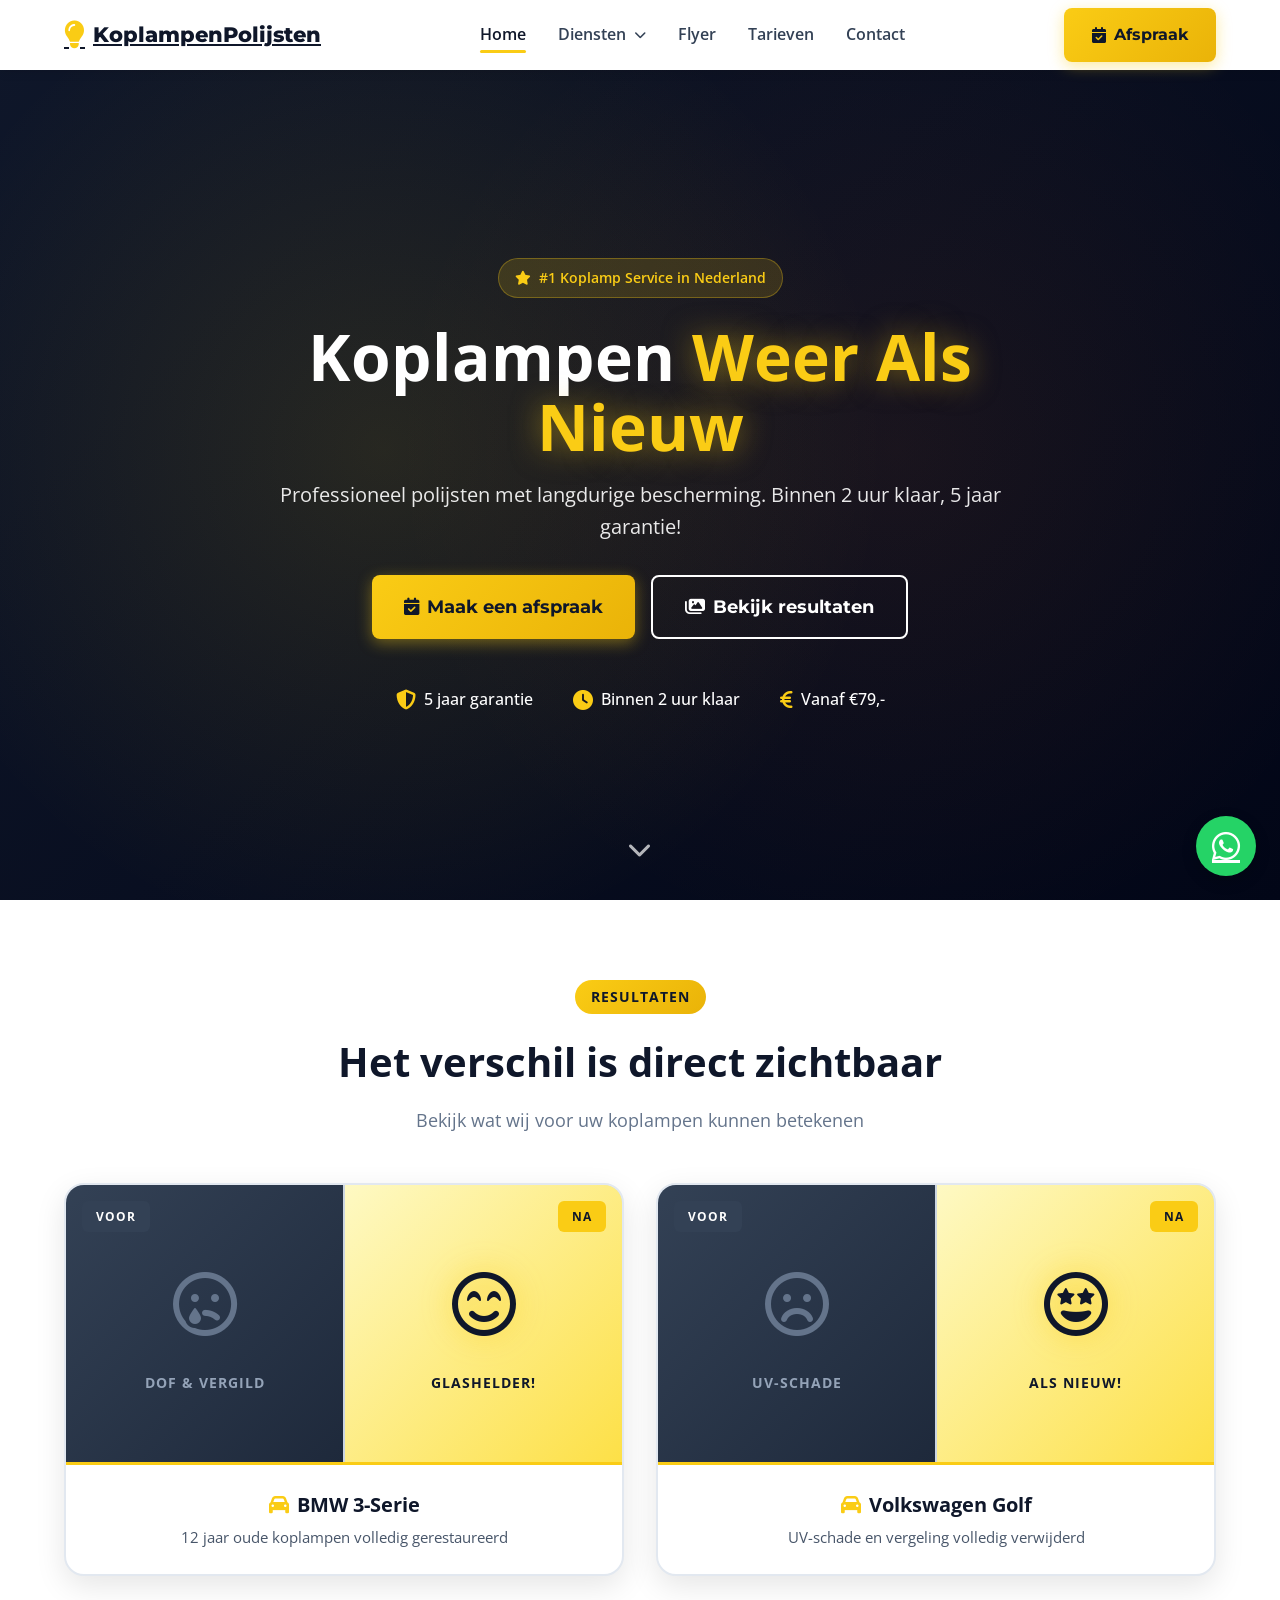
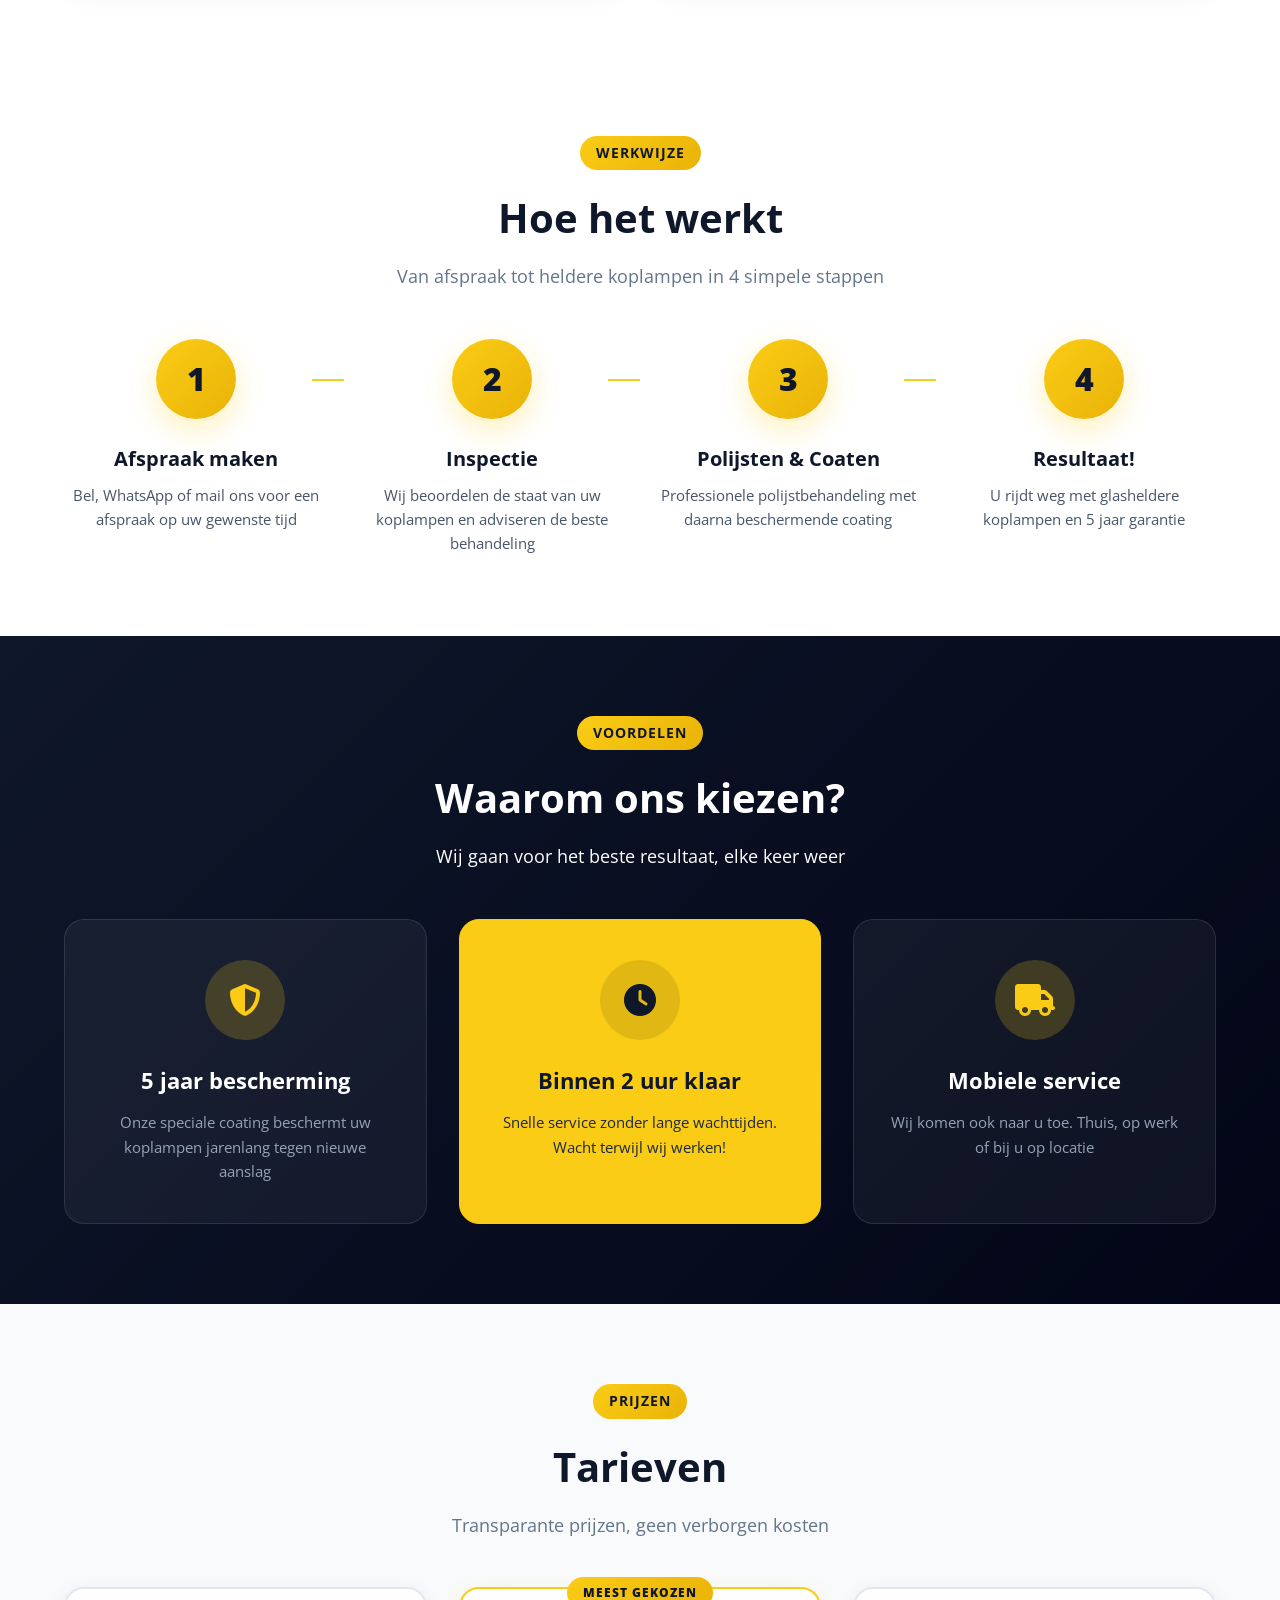
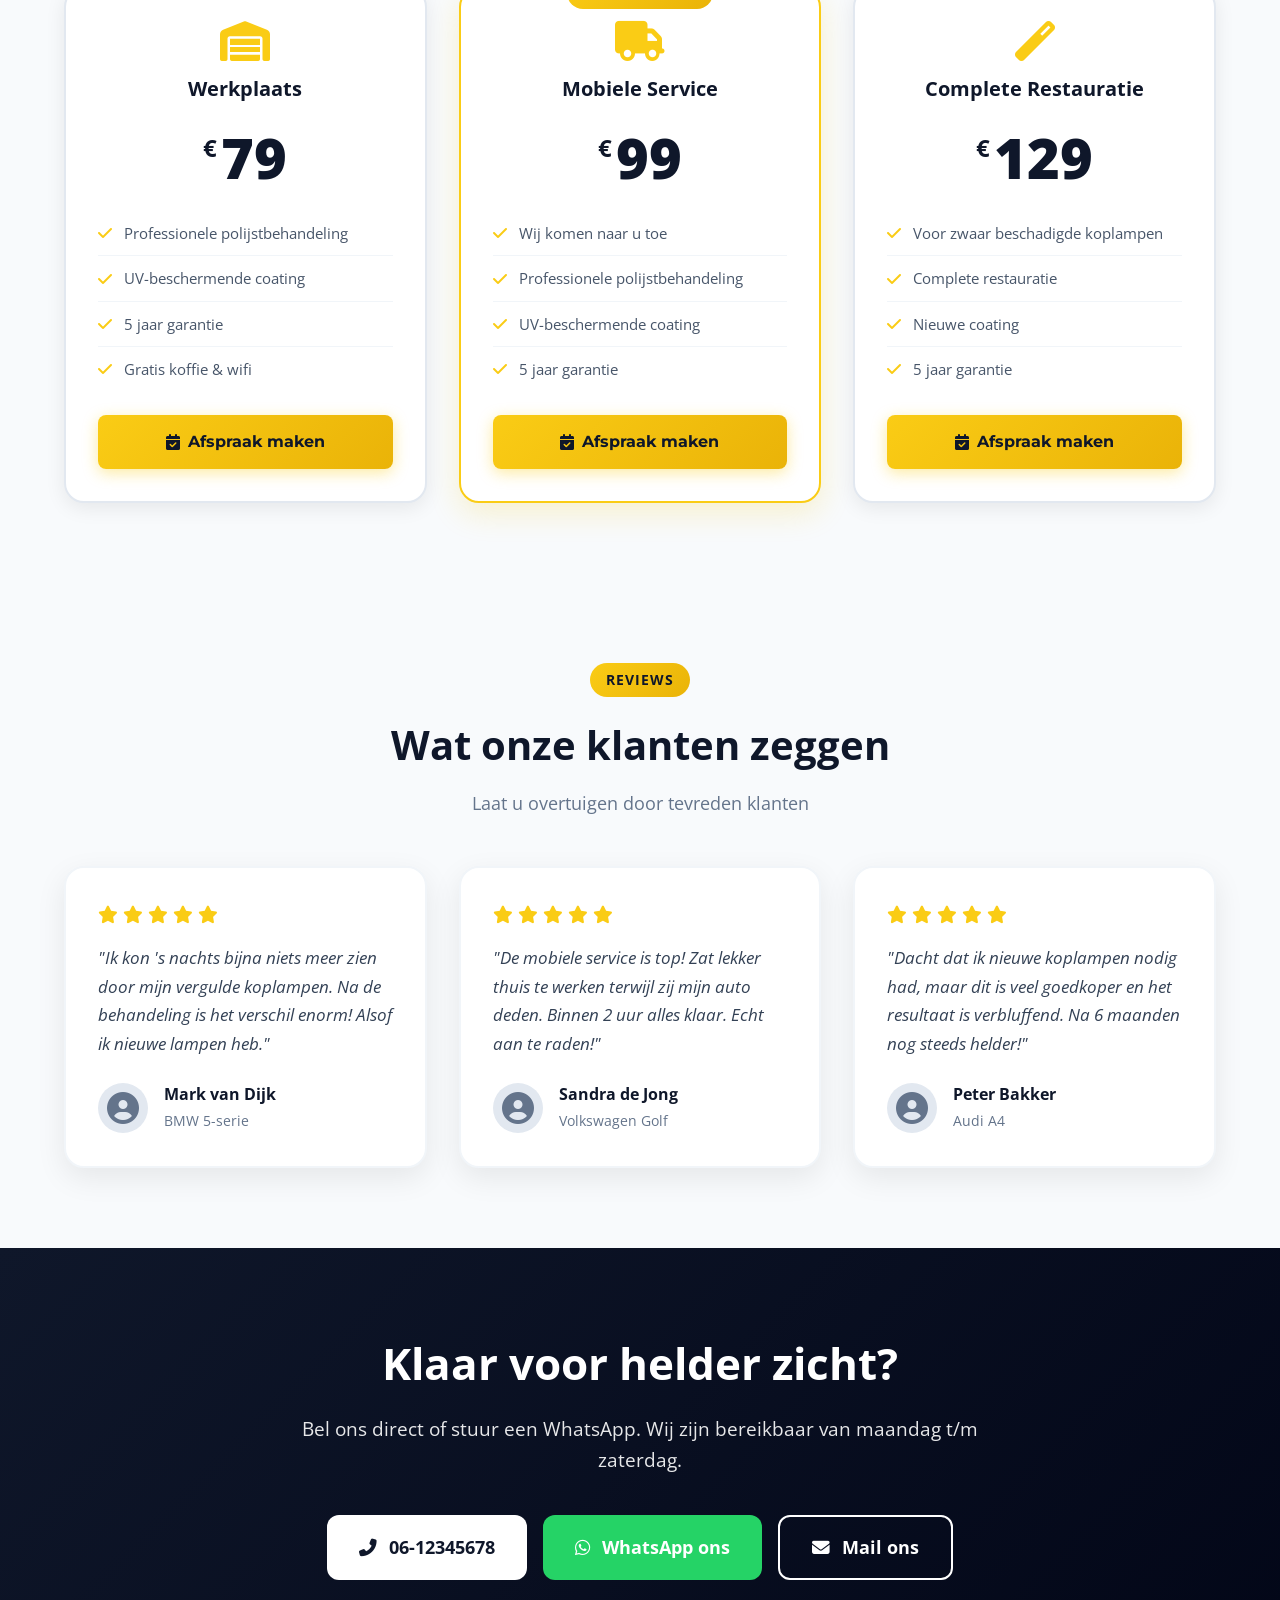
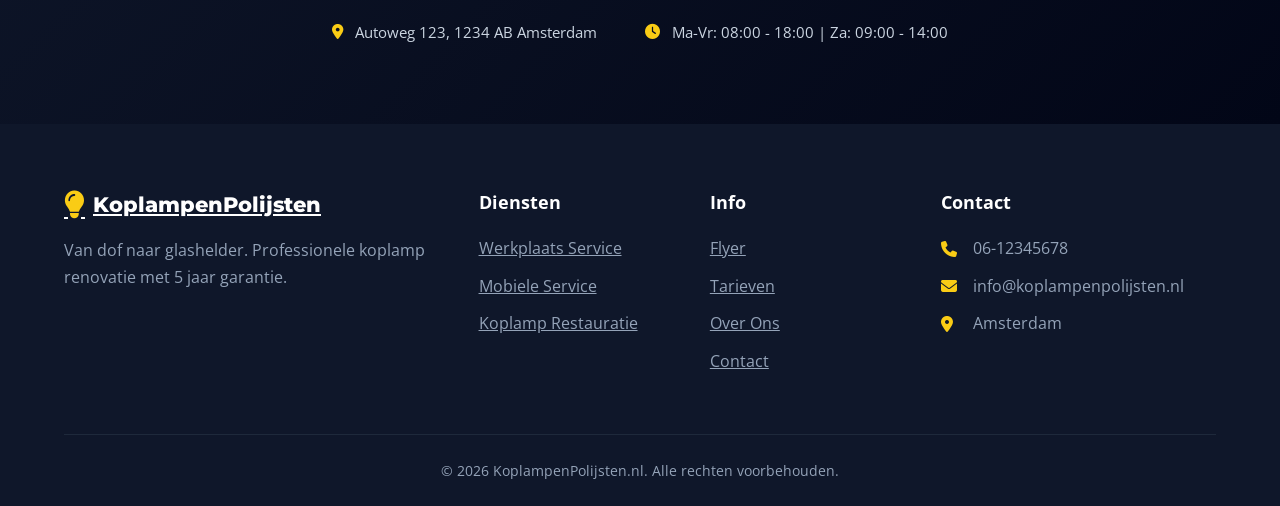
==== commit 79251c2f: "KoplampenPolijsten template upgrade - Process sectie toegevoegd (4 stappen werkwijze) - Reviews sect" ====
--- a/index.html
+++ b/index.html
@@ -8,7 +8,7 @@
     <link rel="preconnect" href="https://fonts.googleapis.com">
     <link rel="preconnect" href="https://fonts.gstatic.com" crossorigin>
     <link href="https://fonts.googleapis.com/css2?family=Montserrat:wght@400;600;700;800&family=Open+Sans:wght@400;500;600&display=swap" rel="stylesheet">
-    <link rel="stylesheet" href="css/style.css">
+    <link rel="stylesheet" href="css/style.css?v=2">
     <link rel="stylesheet" href="https://cdnjs.cloudflare.com/ajax/libs/font-awesome/6.4.0/css/all.min.css">
 </head>
 <body>
@@ -179,6 +179,39 @@
         </div>
     </section>
 
+    <!-- HOE HET WERKT -->
+    <section class="process-section">
+        <div class="container">
+            <div class="section-header-modern">
+                <span class="section-tag">Werkwijze</span>
+                <h2>Hoe het werkt</h2>
+                <p>Van afspraak tot heldere koplampen in 4 simpele stappen</p>
+            </div>
+            <div class="process-steps">
+                <div class="process-step">
+                    <div class="step-number">1</div>
+                    <h3>Afspraak maken</h3>
+                    <p>Bel, WhatsApp of mail ons voor een afspraak op uw gewenste tijd</p>
+                </div>
+                <div class="process-step">
+                    <div class="step-number">2</div>
+                    <h3>Inspectie</h3>
+                    <p>Wij beoordelen de staat van uw koplampen en adviseren de beste behandeling</p>
+                </div>
+                <div class="process-step">
+                    <div class="step-number">3</div>
+                    <h3>Polijsten & Coaten</h3>
+                    <p>Professionele polijstbehandeling met daarna beschermende coating</p>
+                </div>
+                <div class="process-step">
+                    <div class="step-number">4</div>
+                    <h3>Resultaat!</h3>
+                    <p>U rijdt weg met glasheldere koplampen en 5 jaar garantie</p>
+                </div>
+            </div>
+        </div>
+    </section>
+
     <!-- WAAROM ONS KIEZEN -->
     <section class="why-us-section">
         <div class="container">
@@ -285,6 +318,76 @@
                     <a href="#contact" class="btn btn-primary btn-full">
                         <i class="fas fa-calendar-check"></i> Afspraak maken
                     </a>
+                </div>
+            </div>
+        </div>
+    </section>
+
+    <!-- REVIEWS -->
+    <section class="reviews-section">
+        <div class="container">
+            <div class="section-header-modern">
+                <span class="section-tag">Reviews</span>
+                <h2>Wat onze klanten zeggen</h2>
+                <p>Laat u overtuigen door tevreden klanten</p>
+            </div>
+            <div class="reviews-grid">
+                <div class="review-card">
+                    <div class="review-stars">
+                        <i class="fas fa-star"></i>
+                        <i class="fas fa-star"></i>
+                        <i class="fas fa-star"></i>
+                        <i class="fas fa-star"></i>
+                        <i class="fas fa-star"></i>
+                    </div>
+                    <p class="review-text">"Ik kon 's nachts bijna niets meer zien door mijn vergulde koplampen. Na de behandeling is het verschil enorm! Alsof ik nieuwe lampen heb."</p>
+                    <div class="review-author">
+                        <div class="review-avatar">
+                            <i class="fas fa-user-circle"></i>
+                        </div>
+                        <div>
+                            <strong>Mark van Dijk</strong>
+                            <span>BMW 5-serie</span>
+                        </div>
+                    </div>
+                </div>
+                <div class="review-card">
+                    <div class="review-stars">
+                        <i class="fas fa-star"></i>
+                        <i class="fas fa-star"></i>
+                        <i class="fas fa-star"></i>
+                        <i class="fas fa-star"></i>
+                        <i class="fas fa-star"></i>
+                    </div>
+                    <p class="review-text">"De mobiele service is top! Zat lekker thuis te werken terwijl zij mijn auto deden. Binnen 2 uur alles klaar. Echt aan te raden!"</p>
+                    <div class="review-author">
+                        <div class="review-avatar">
+                            <i class="fas fa-user-circle"></i>
+                        </div>
+                        <div>
+                            <strong>Sandra de Jong</strong>
+                            <span>Volkswagen Golf</span>
+                        </div>
+                    </div>
+                </div>
+                <div class="review-card">
+                    <div class="review-stars">
+                        <i class="fas fa-star"></i>
+                        <i class="fas fa-star"></i>
+                        <i class="fas fa-star"></i>
+                        <i class="fas fa-star"></i>
+                        <i class="fas fa-star"></i>
+                    </div>
+                    <p class="review-text">"Dacht dat ik nieuwe koplampen nodig had, maar dit is veel goedkoper en het resultaat is verbluffend. Na 6 maanden nog steeds helder!"</p>
+                    <div class="review-author">
+                        <div class="review-avatar">
+                            <i class="fas fa-user-circle"></i>
+                        </div>
+                        <div>
+                            <strong>Peter Bakker</strong>
+                            <span>Audi A4</span>
+                        </div>
+                    </div>
                 </div>
             </div>
         </div>
--- a/css/style.css
+++ b/css/style.css
@@ -78,7 +78,14 @@
     display: flex;
     align-items: center;
     gap: 2rem;
-    list-style: none;
+    list-style: none !important;
+    margin: 0;
+    padding: 0;
+}
+
+.nav-menu > li {
+    list-style: none !important;
+    position: relative;
 }
 
 .nav-menu a {
@@ -106,51 +113,70 @@
     border-radius: 3px;
 }
 
-/* Dropdown */
+/* Dropdown Container */
 .has-dropdown {
     position: relative;
+    cursor: pointer;
 }
 
 .dropdown-toggle {
     display: flex;
     align-items: center;
     gap: 0.5rem;
+    cursor: pointer;
 }
 
 .dropdown-toggle i {
     font-size: 0.75rem;
-    transition: transform 0.3s;
-}
-
-.has-dropdown:hover .dropdown-toggle i {
+    transition: transform 0.25s ease;
+}
+
+.has-dropdown:hover .dropdown-toggle i,
+.has-dropdown:focus-within .dropdown-toggle i {
     transform: rotate(180deg);
 }
 
+/* Dropdown - Default hidden */
 .dropdown-menu {
     position: absolute;
     top: 100%;
     left: 0;
     background: var(--white);
-    box-shadow: 0 10px 30px rgba(0,0,0,0.15);
+    box-shadow: 0 10px 40px rgba(0,0,0,0.15);
     border-radius: 12px;
     padding: 0.5rem 0;
     min-width: 280px;
+    margin-top: 0.5rem;
     opacity: 0;
     visibility: hidden;
-    transform: translateY(10px);
-    transition: all 0.3s;
-    z-index: 100;
+    pointer-events: none;
+    transform: translateY(-10px);
+    transition: all 0.25s ease;
+    z-index: 9999;
     border: 1px solid var(--gray-200);
-    list-style: none;
-}
-
-.has-dropdown:hover .dropdown-menu {
+    list-style: none !important;
+}
+
+.dropdown-menu * {
+    list-style: none !important;
+}
+
+/* Dropdown - Show on hover */
+.has-dropdown:hover > .dropdown-menu,
+.dropdown-menu:hover {
     opacity: 1;
     visibility: visible;
+    pointer-events: auto;
     transform: translateY(0);
 }
 
-.dropdown-menu li a {
+.dropdown-menu > li {
+    list-style: none !important;
+    margin: 0;
+    padding: 0;
+}
+
+.dropdown-menu > li > a {
     display: flex;
     align-items: center;
     gap: 0.75rem;
@@ -158,20 +184,27 @@
     font-weight: 500;
     font-size: 0.95rem;
     border-bottom: 1px solid var(--gray-100);
-}
-
-.dropdown-menu li a:last-child {
+    color: var(--gray-700);
+    text-decoration: none;
+    transition: all 0.2s;
+    list-style: none !important;
+}
+
+.dropdown-menu > li:last-child > a {
     border-bottom: none;
 }
 
-.dropdown-menu li a i {
+.dropdown-menu > li > a i {
     color: var(--accent);
     width: 20px;
-}
-
-.dropdown-menu li a:hover {
+    text-align: center;
+    flex-shrink: 0;
+}
+
+.dropdown-menu > li > a:hover {
     background: var(--gray-50);
     color: var(--secondary);
+    padding-left: 1.5rem;
 }
 
 /* Nav Actions */
@@ -1016,6 +1049,446 @@
 }
 
 /* ========================================
+   PROCESS SECTION
+   ======================================== */
+.process-section {
+    padding: 5rem 0;
+    background: var(--white);
+}
+
+.process-steps {
+    display: grid;
+    grid-template-columns: repeat(4, 1fr);
+    gap: 2rem;
+    position: relative;
+}
+
+.process-step {
+    text-align: center;
+    position: relative;
+}
+
+.process-step::after {
+    content: '';
+    position: absolute;
+    top: 40px;
+    right: -1rem;
+    width: 2rem;
+    height: 2px;
+    background: var(--accent);
+}
+
+.process-step:last-child::after {
+    display: none;
+}
+
+.step-number {
+    width: 80px;
+    height: 80px;
+    background: linear-gradient(135deg, var(--accent), var(--accent-dark));
+    color: var(--primary);
+    border-radius: 50%;
+    display: flex;
+    align-items: center;
+    justify-content: center;
+    font-size: 2rem;
+    font-weight: 800;
+    margin: 0 auto 1.5rem;
+    box-shadow: 0 10px 30px rgba(250,204,21,0.3);
+}
+
+.process-step h3 {
+    color: var(--primary);
+    font-size: 1.25rem;
+    margin-bottom: 0.5rem;
+}
+
+.process-step p {
+    color: var(--gray-600);
+    font-size: 0.95rem;
+}
+
+/* ========================================
+   REVIEWS SECTION
+   ======================================== */
+.reviews-section {
+    padding: 5rem 0;
+    background: var(--gray-50);
+}
+
+.reviews-grid {
+    display: grid;
+    grid-template-columns: repeat(auto-fit, minmax(320px, 1fr));
+    gap: 2rem;
+}
+
+.review-card {
+    background: var(--white);
+    border-radius: 20px;
+    padding: 2rem;
+    box-shadow: 0 10px 30px rgba(0,0,0,0.08);
+    border: 2px solid var(--gray-100);
+    transition: all 0.3s;
+}
+
+.review-card:hover {
+    transform: translateY(-5px);
+    box-shadow: 0 15px 40px rgba(0,0,0,0.12);
+}
+
+.review-stars {
+    color: var(--accent);
+    font-size: 1.1rem;
+    margin-bottom: 1rem;
+}
+
+.review-text {
+    color: var(--gray-700);
+    font-size: 1.05rem;
+    line-height: 1.7;
+    margin-bottom: 1.5rem;
+    font-style: italic;
+}
+
+.review-author {
+    display: flex;
+    align-items: center;
+    gap: 1rem;
+}
+
+.review-avatar {
+    width: 50px;
+    height: 50px;
+    background: var(--gray-200);
+    border-radius: 50%;
+    display: flex;
+    align-items: center;
+    justify-content: center;
+    font-size: 2rem;
+    color: var(--gray-500);
+}
+
+.review-author strong {
+    display: block;
+    color: var(--primary);
+    font-size: 1rem;
+}
+
+.review-author span {
+    color: var(--gray-500);
+    font-size: 0.9rem;
+}
+
+/* ========================================
+   PAGE STYLES
+   ======================================== */
+.page-hero {
+    background: linear-gradient(135deg, var(--primary) 0%, var(--primary-dark) 100%);
+    color: var(--white);
+    padding: calc(70px + 4rem) 0 4rem;
+    text-align: center;
+    position: relative;
+    overflow: hidden;
+}
+
+.page-hero::before {
+    content: '';
+    position: absolute;
+    inset: 0;
+    background: 
+        radial-gradient(circle at 30% 50%, rgba(250,204,21,0.1) 0%, transparent 50%),
+        radial-gradient(circle at 70% 50%, rgba(249,115,22,0.08) 0%, transparent 50%);
+}
+
+.page-hero .container {
+    position: relative;
+    z-index: 1;
+}
+
+.page-hero-badge {
+    display: inline-flex;
+    align-items: center;
+    gap: 0.5rem;
+    background: rgba(250,204,21,0.15);
+    color: var(--accent);
+    padding: 0.5rem 1rem;
+    border-radius: 50px;
+    font-size: 0.875rem;
+    font-weight: 600;
+    margin-bottom: 1.5rem;
+    border: 1px solid rgba(250,204,21,0.3);
+}
+
+.page-hero h1 {
+    color: var(--white);
+    font-size: clamp(2.5rem, 6vw, 4rem);
+    margin-bottom: 1rem;
+}
+
+.page-hero h1 .highlight {
+    color: var(--accent);
+}
+
+.page-hero p {
+    font-size: 1.25rem;
+    opacity: 0.9;
+    max-width: 600px;
+    margin: 0 auto;
+}
+
+/* Content Sections */
+.content-section {
+    padding: 5rem 0;
+}
+
+.content-section.alt {
+    background: var(--gray-50);
+}
+
+.content-grid {
+    display: grid;
+    grid-template-columns: 1fr 1fr;
+    gap: 4rem;
+    align-items: center;
+}
+
+.content-grid.reverse {
+    direction: rtl;
+}
+
+.content-grid.reverse > * {
+    direction: ltr;
+}
+
+.content-text h2 {
+    color: var(--primary);
+    font-size: 2.25rem;
+    margin-bottom: 1.5rem;
+}
+
+.content-text h2 .highlight {
+    color: var(--accent);
+}
+
+.content-text p {
+    color: var(--gray-600);
+    font-size: 1.1rem;
+    line-height: 1.7;
+    margin-bottom: 1.5rem;
+}
+
+.content-features {
+    list-style: none;
+    margin-bottom: 2rem;
+}
+
+.content-features li {
+    display: flex;
+    align-items: center;
+    gap: 0.75rem;
+    padding: 0.75rem 0;
+    color: var(--gray-700);
+}
+
+.content-features li i {
+    color: var(--accent);
+    font-size: 1.25rem;
+}
+
+/* Service Visual Card */
+.service-visual-card {
+    background: var(--white);
+    border-radius: 20px;
+    padding: 2.5rem;
+    box-shadow: 0 20px 60px rgba(0,0,0,0.1);
+    border: 2px solid var(--accent);
+}
+
+.visual-icon {
+    width: 100px;
+    height: 100px;
+    background: linear-gradient(135deg, var(--accent), var(--accent-dark));
+    border-radius: 50%;
+    display: flex;
+    align-items: center;
+    justify-content: center;
+    font-size: 3rem;
+    color: var(--primary);
+    margin: 0 auto 1.5rem;
+    box-shadow: 0 10px 30px rgba(250,204,21,0.3);
+}
+
+.service-visual-card h3 {
+    color: var(--primary);
+    text-align: center;
+    font-size: 1.5rem;
+    margin-bottom: 1.5rem;
+}
+
+.service-visual-card ul {
+    list-style: none;
+}
+
+.service-visual-card li {
+    display: flex;
+    align-items: center;
+    gap: 0.75rem;
+    padding: 1rem 0;
+    border-bottom: 1px solid var(--gray-200);
+    color: var(--gray-700);
+    font-weight: 500;
+}
+
+.service-visual-card li:last-child {
+    border-bottom: none;
+}
+
+.service-visual-card li i {
+    color: var(--accent);
+    font-size: 1.25rem;
+}
+
+/* Location Info */
+.location-info {
+    margin-top: 2rem;
+}
+
+.location-item {
+    display: flex;
+    align-items: flex-start;
+    gap: 1rem;
+    padding: 1rem 0;
+}
+
+.location-item i {
+    color: var(--accent);
+    font-size: 1.5rem;
+    margin-top: 0.25rem;
+}
+
+.location-item strong {
+    color: var(--primary);
+    display: block;
+    margin-bottom: 0.25rem;
+}
+
+.location-item p {
+    color: var(--gray-600);
+    margin: 0;
+}
+
+.map-placeholder {
+    background: var(--gray-100);
+    border-radius: 20px;
+    height: 400px;
+    display: flex;
+    flex-direction: column;
+    align-items: center;
+    justify-content: center;
+    color: var(--gray-500);
+    border: 2px dashed var(--gray-300);
+}
+
+.map-placeholder i {
+    font-size: 4rem;
+    margin-bottom: 1rem;
+}
+
+/* Coverage Grid */
+.coverage-grid {
+    display: grid;
+    grid-template-columns: repeat(auto-fit, minmax(200px, 1fr));
+    gap: 1.5rem;
+    margin-top: 3rem;
+}
+
+.coverage-card {
+    background: var(--white);
+    border-radius: 16px;
+    padding: 2rem;
+    text-align: center;
+    box-shadow: 0 5px 20px rgba(0,0,0,0.08);
+    border: 2px solid var(--gray-100);
+    transition: all 0.3s;
+}
+
+.coverage-card:hover {
+    transform: translateY(-5px);
+    border-color: var(--accent);
+    box-shadow: 0 15px 40px rgba(0,0,0,0.12);
+}
+
+.coverage-card i {
+    font-size: 2.5rem;
+    color: var(--accent);
+    margin-bottom: 1rem;
+}
+
+.coverage-card h3 {
+    color: var(--primary);
+    font-size: 1.25rem;
+    margin-bottom: 0.5rem;
+}
+
+.coverage-card p {
+    color: var(--gray-600);
+    font-size: 0.95rem;
+    margin: 0;
+}
+
+/* CTA Section */
+.cta-section {
+    background: linear-gradient(135deg, var(--primary) 0%, var(--primary-dark) 100%);
+    padding: 5rem 0;
+    text-align: center;
+    position: relative;
+    overflow: hidden;
+}
+
+.cta-section::before {
+    content: '';
+    position: absolute;
+    inset: 0;
+    background: 
+        radial-gradient(circle at 30% 50%, rgba(250,204,21,0.1) 0%, transparent 50%);
+}
+
+.cta-content {
+    position: relative;
+    z-index: 1;
+}
+
+.cta-content h2 {
+    color: var(--white);
+    font-size: 2.5rem;
+    margin-bottom: 1rem;
+}
+
+.cta-content p {
+    color: rgba(255,255,255,0.9);
+    font-size: 1.25rem;
+    margin-bottom: 2rem;
+}
+
+.cta-buttons {
+    display: flex;
+    gap: 1rem;
+    justify-content: center;
+    flex-wrap: wrap;
+}
+
+.btn-whatsapp {
+    background: #25d366;
+    color: var(--white);
+    box-shadow: 0 4px 15px rgba(37,211,102,0.4);
+}
+
+.btn-whatsapp:hover {
+    transform: translateY(-2px);
+    box-shadow: 0 8px 25px rgba(37,211,102,0.5);
+}
+
+/* ========================================
    RESPONSIVE
    ======================================== */
 @media (max-width: 1024px) {
@@ -1023,6 +1496,10 @@
     .mobile-menu-btn { display: block; }
     .why-us-grid { grid-template-columns: 1fr; }
     .pricing-grid { grid-template-columns: 1fr; }
+    .process-steps { grid-template-columns: repeat(2, 1fr); }
+    .process-step:nth-child(2)::after { display: none; }
+    .content-grid { grid-template-columns: 1fr; }
+    .coverage-grid { grid-template-columns: repeat(3, 1fr); }
     .footer-grid { grid-template-columns: 1fr 1fr; }
 }
 
@@ -1032,6 +1509,13 @@
     .hero-trust { gap: 1.5rem; }
     .results-showcase { grid-template-columns: 1fr; }
     .section-header-modern h2 { font-size: 2rem; }
+    .process-steps { grid-template-columns: 1fr; }
+    .process-step::after { display: none; }
+    .page-hero h1 { font-size: 2rem; }
+    .page-hero p { font-size: 1.1rem; }
+    .content-text h2 { font-size: 1.75rem; }
+    .coverage-grid { grid-template-columns: repeat(2, 1fr); }
+    .cta-content h2 { font-size: 2rem; }
     .contact-methods { flex-direction: column; align-items: center; }
     .contact-info-box { flex-direction: column; gap: 1rem; }
     .footer-grid { grid-template-columns: 1fr; text-align: center; }
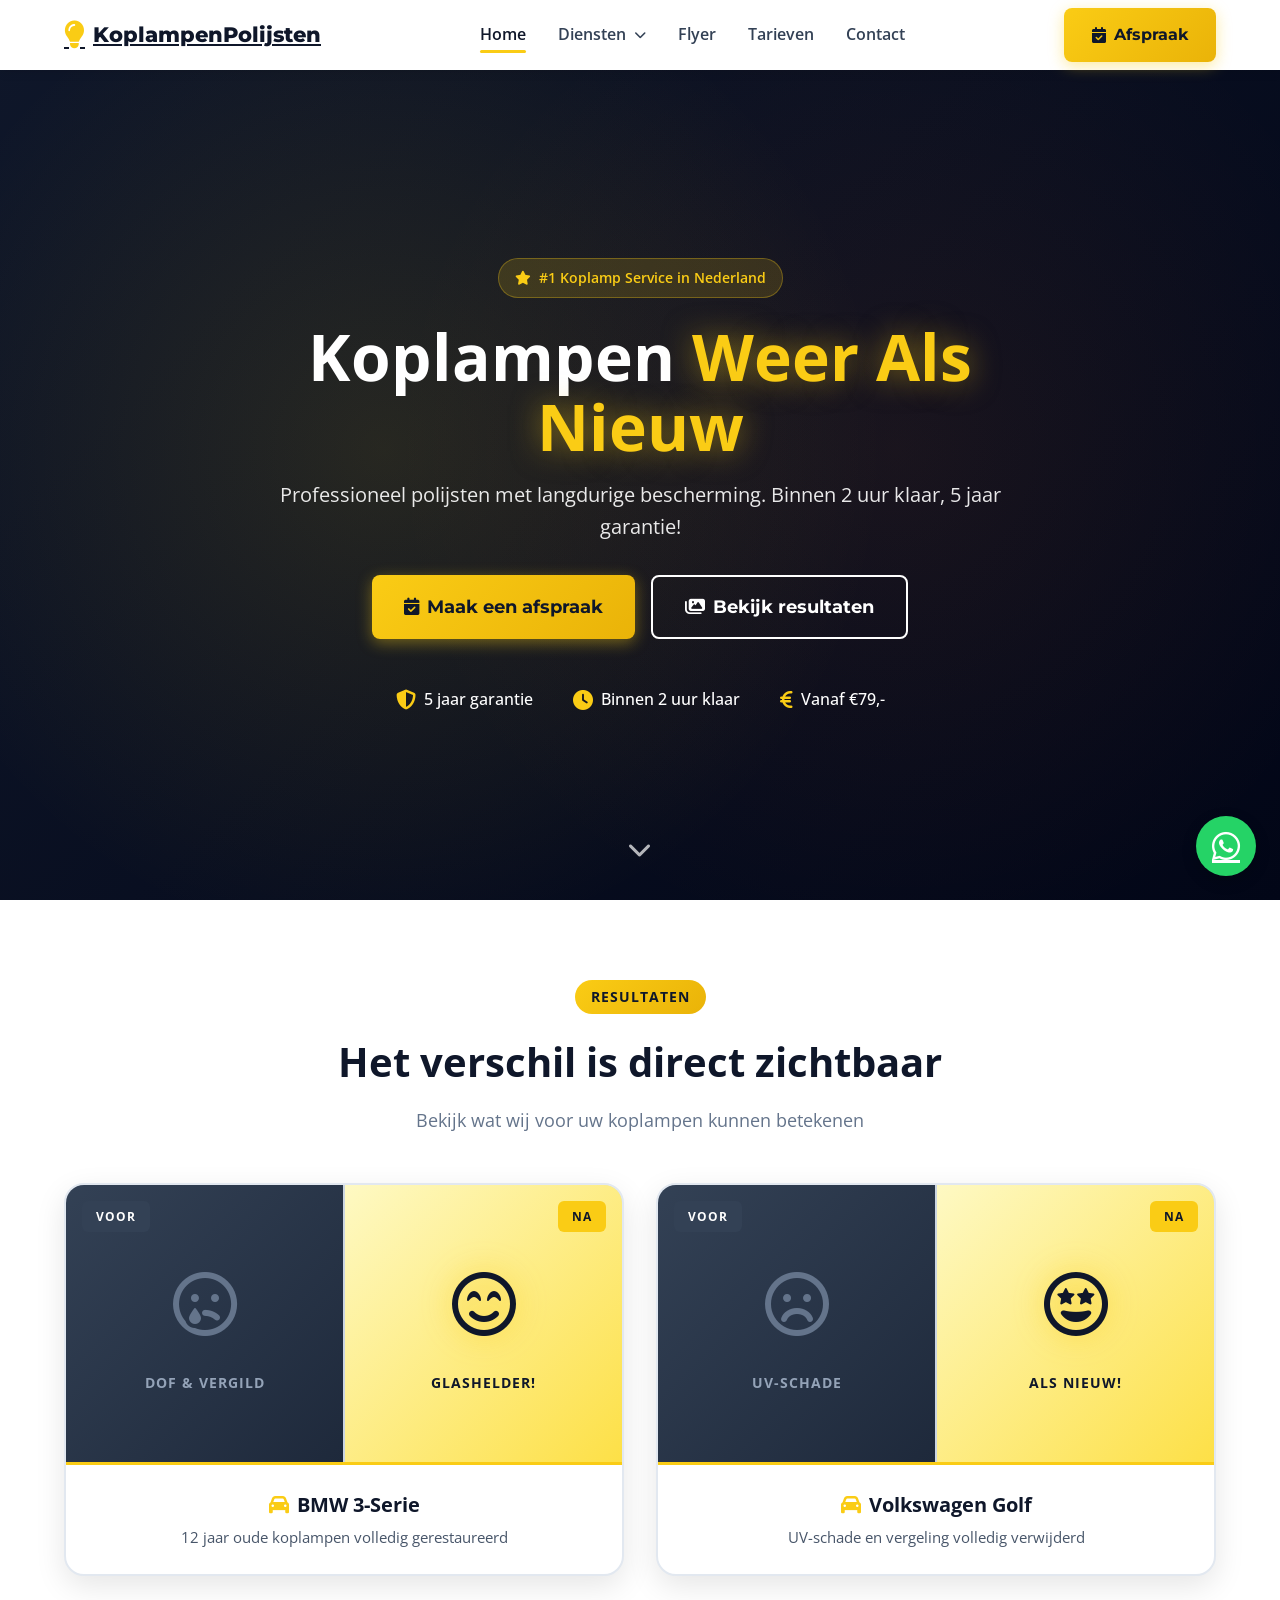
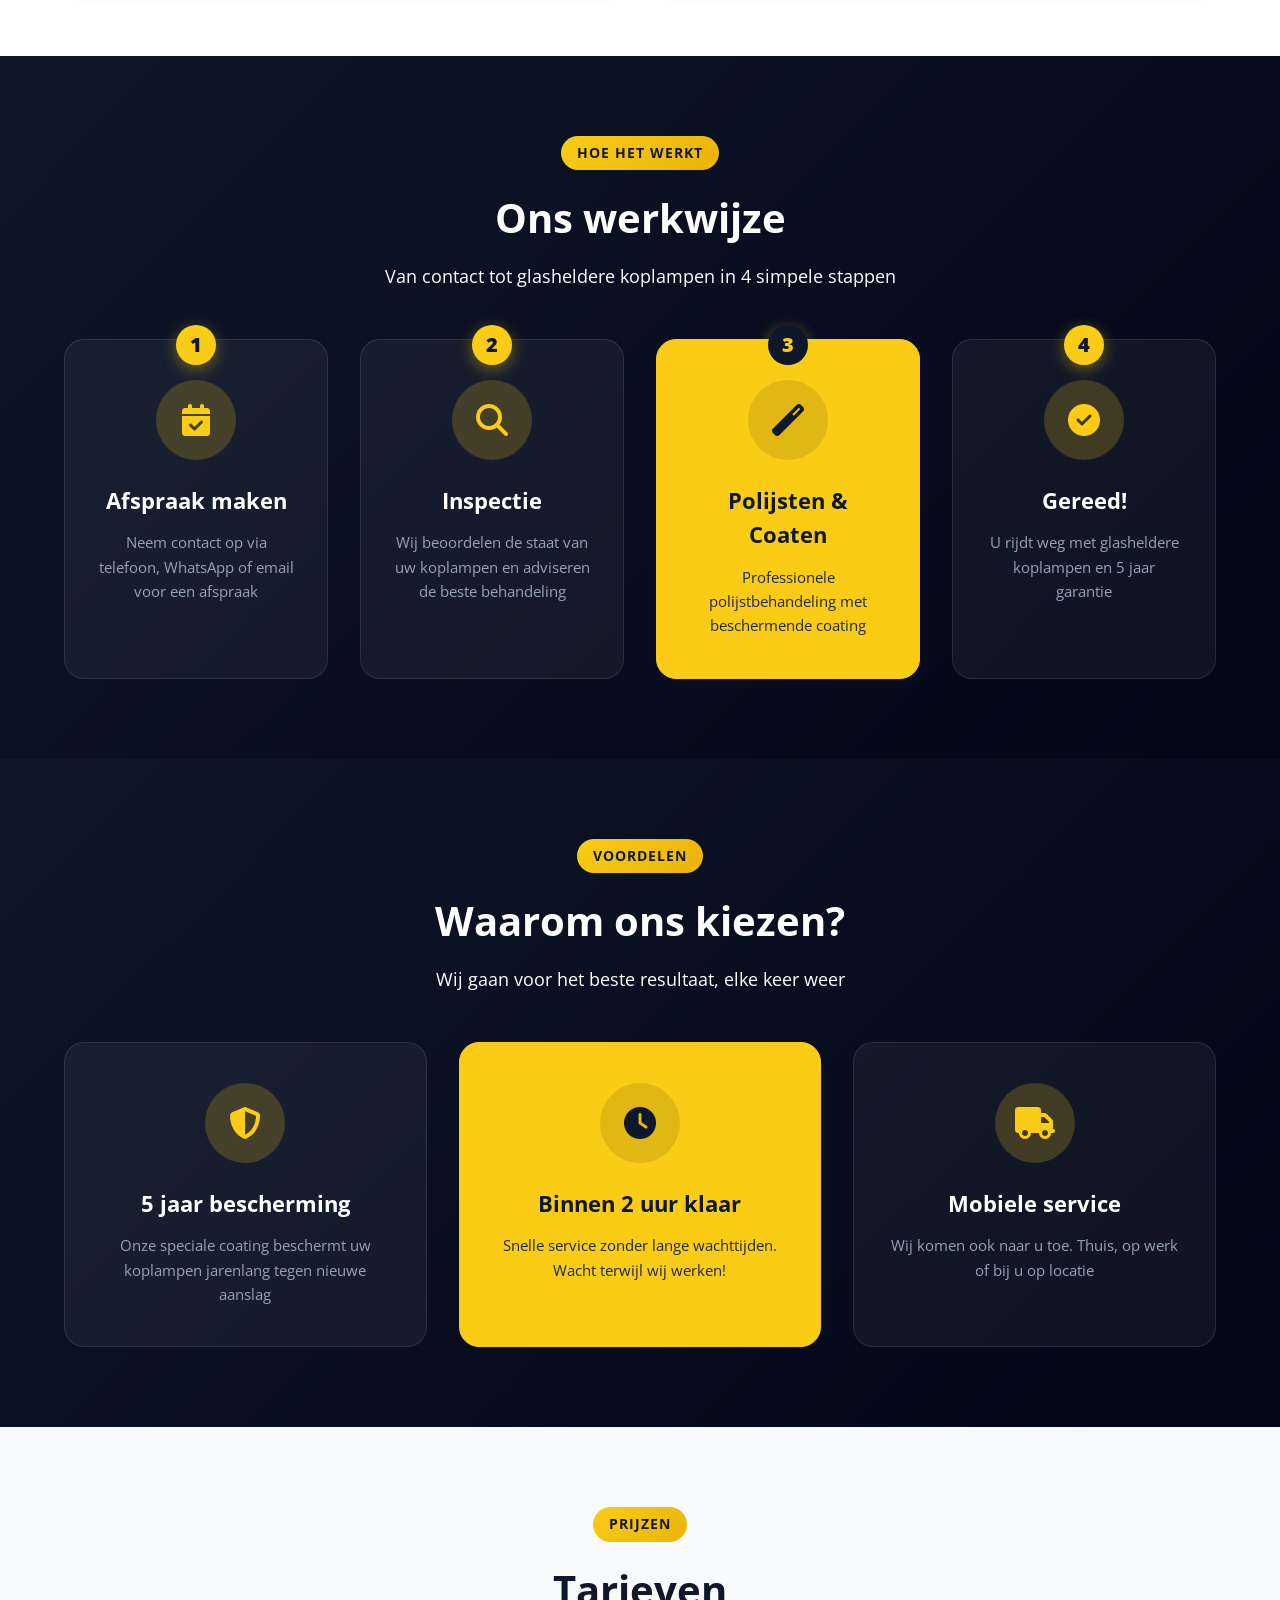
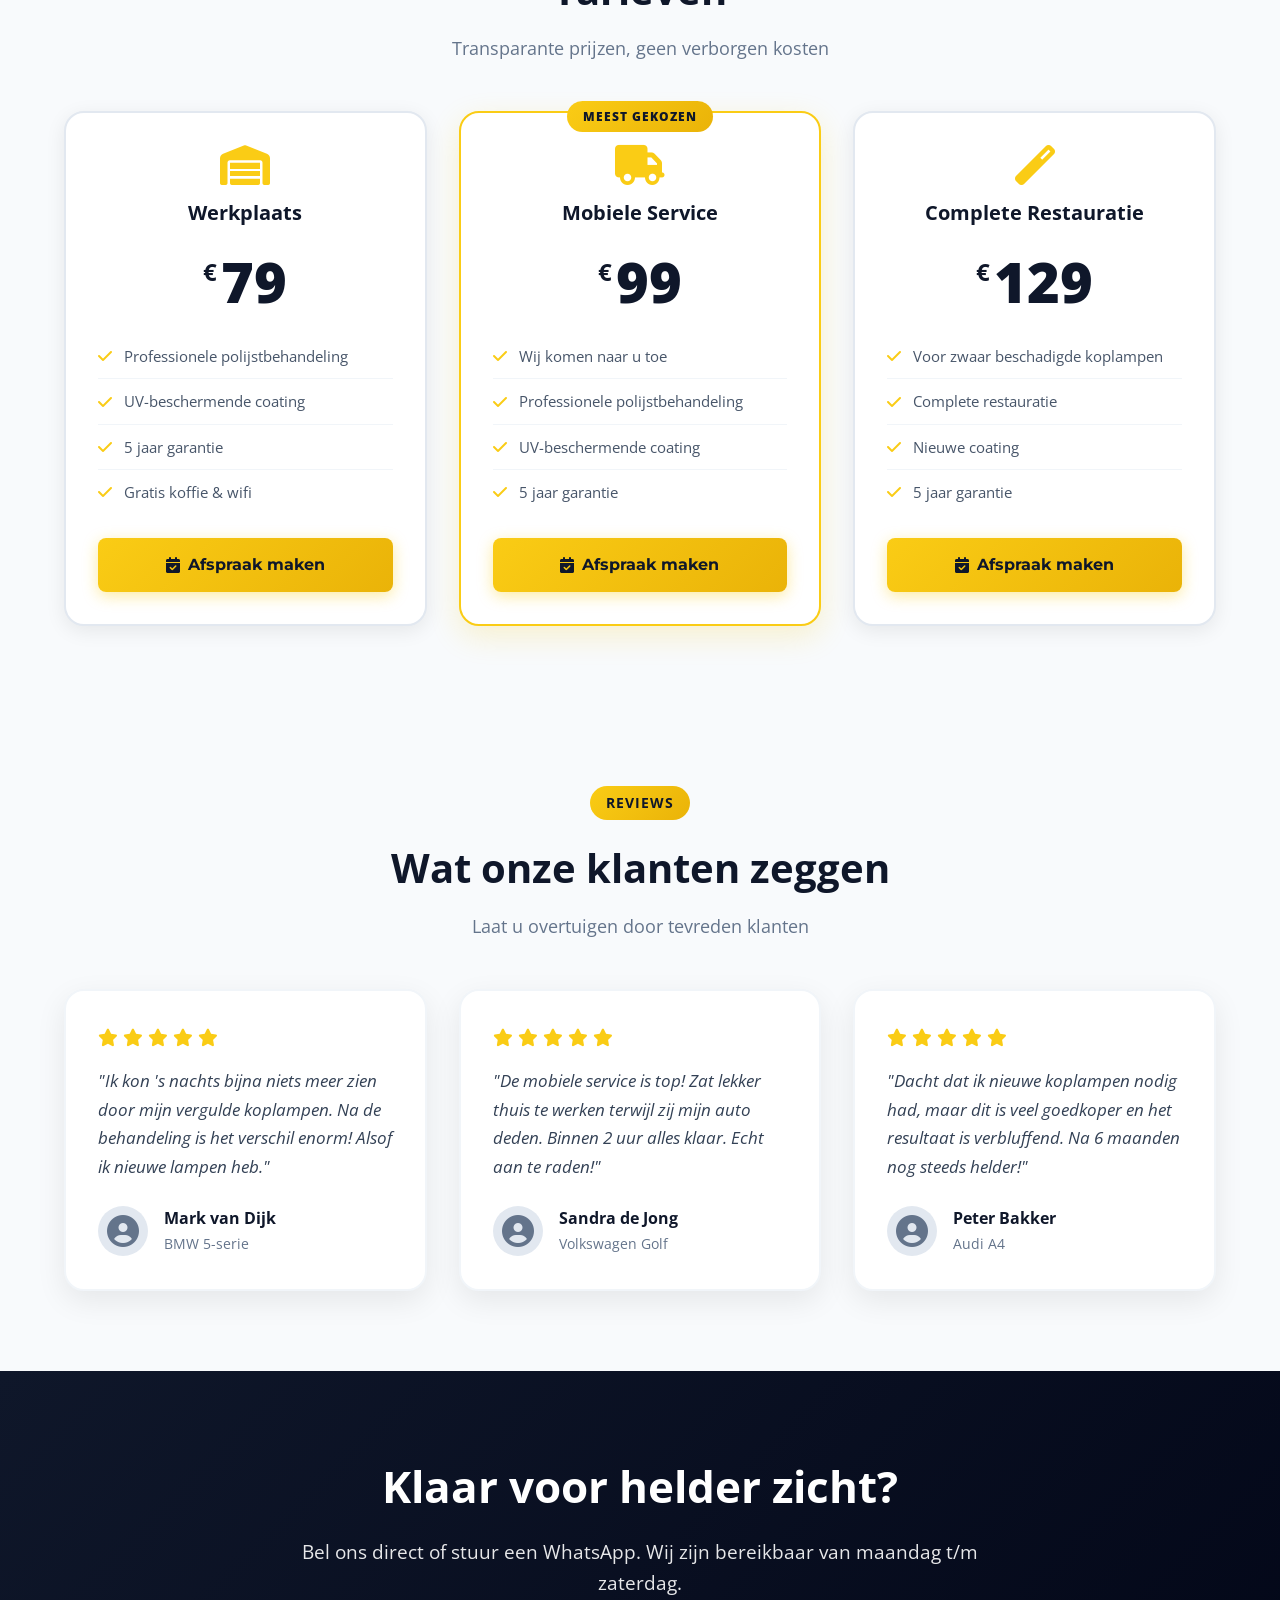
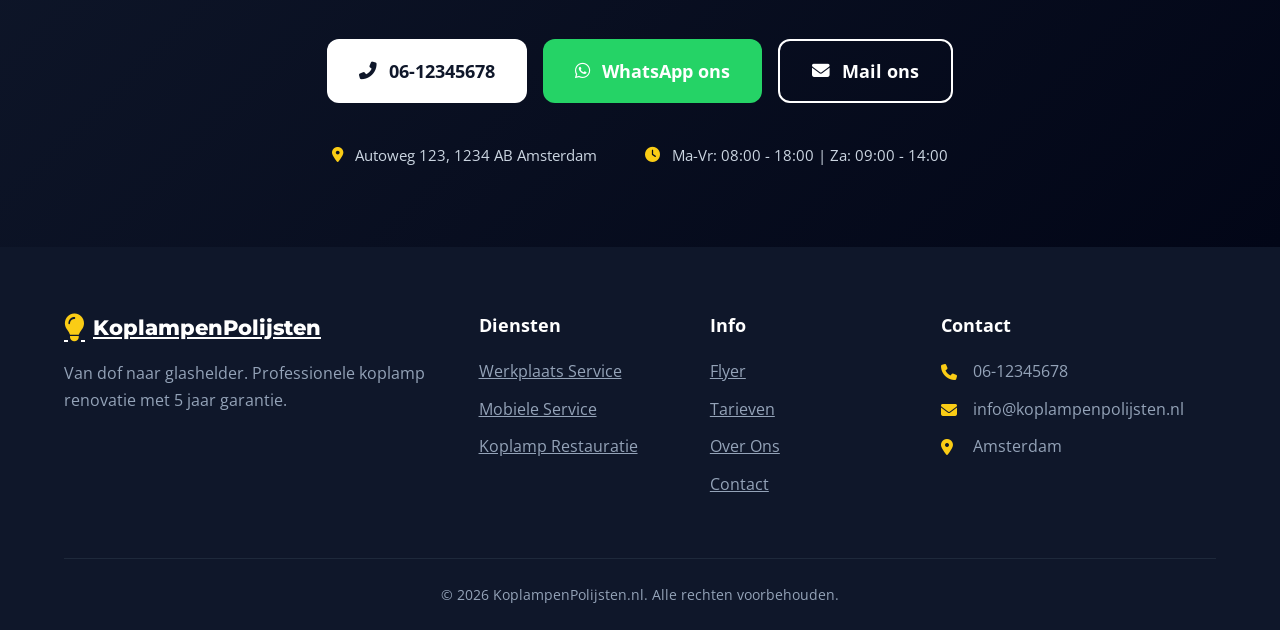
==== commit dbbce179: "Hoe het werkt sectie omgebouwd naar card-style - Oude process-steps vervangen door process-cards - D" ====
--- a/index.html
+++ b/index.html
@@ -76,6 +76,11 @@
             <li><a href="#tarieven">Tarieven</a></li>
             <li><a href="#contact">Contact</a></li>
         </ul>
+        <div class="mobile-nav-footer">
+            <a href="#contact" class="btn btn-primary btn-full">
+                <i class="fas fa-calendar-check"></i> Afspraak maken
+            </a>
+        </div>
     </div>
     <div class="mobile-nav-overlay" id="mobileNavOverlay"></div>
 
@@ -183,29 +188,41 @@
     <section class="process-section">
         <div class="container">
             <div class="section-header-modern">
-                <span class="section-tag">Werkwijze</span>
-                <h2>Hoe het werkt</h2>
-                <p>Van afspraak tot heldere koplampen in 4 simpele stappen</p>
-            </div>
-            <div class="process-steps">
-                <div class="process-step">
-                    <div class="step-number">1</div>
+                <span class="section-tag">Hoe het werkt</span>
+                <h2>Ons werkwijze</h2>
+                <p>Van contact tot glasheldere koplampen in 4 simpele stappen</p>
+            </div>
+            <div class="process-cards">
+                <div class="process-card">
+                    <div class="process-step-num">1</div>
+                    <div class="process-icon">
+                        <i class="fas fa-calendar-check"></i>
+                    </div>
                     <h3>Afspraak maken</h3>
-                    <p>Bel, WhatsApp of mail ons voor een afspraak op uw gewenste tijd</p>
-                </div>
-                <div class="process-step">
-                    <div class="step-number">2</div>
+                    <p>Neem contact op via telefoon, WhatsApp of email voor een afspraak</p>
+                </div>
+                <div class="process-card">
+                    <div class="process-step-num">2</div>
+                    <div class="process-icon">
+                        <i class="fas fa-search"></i>
+                    </div>
                     <h3>Inspectie</h3>
                     <p>Wij beoordelen de staat van uw koplampen en adviseren de beste behandeling</p>
                 </div>
-                <div class="process-step">
-                    <div class="step-number">3</div>
+                <div class="process-card featured">
+                    <div class="process-step-num">3</div>
+                    <div class="process-icon">
+                        <i class="fas fa-magic"></i>
+                    </div>
                     <h3>Polijsten & Coaten</h3>
-                    <p>Professionele polijstbehandeling met daarna beschermende coating</p>
-                </div>
-                <div class="process-step">
-                    <div class="step-number">4</div>
-                    <h3>Resultaat!</h3>
+                    <p>Professionele polijstbehandeling met beschermende coating</p>
+                </div>
+                <div class="process-card">
+                    <div class="process-step-num">4</div>
+                    <div class="process-icon">
+                        <i class="fas fa-check-circle"></i>
+                    </div>
+                    <h3>Gereed!</h3>
                     <p>U rijdt weg met glasheldere koplampen en 5 jaar garantie</p>
                 </div>
             </div>
--- a/css/style.css
+++ b/css/style.css
@@ -146,7 +146,7 @@
     border-radius: 12px;
     padding: 0.5rem 0;
     min-width: 280px;
-    margin-top: 0.5rem;
+    margin-top: 0;
     opacity: 0;
     visibility: hidden;
     pointer-events: none;
@@ -161,13 +161,28 @@
     list-style: none !important;
 }
 
+/* Bridge the gap with invisible padding */
+.has-dropdown::after {
+    content: '';
+    position: absolute;
+    top: 100%;
+    left: 0;
+    right: 0;
+    height: 20px;
+    background: transparent;
+}
+
+.has-dropdown:hover::after {
+    display: block;
+}
+
 /* Dropdown - Show on hover */
 .has-dropdown:hover > .dropdown-menu,
-.dropdown-menu:hover {
+.has-dropdown:focus-within > .dropdown-menu {
     opacity: 1;
     visibility: visible;
     pointer-events: auto;
-    transform: translateY(0);
+    transform: translateY(10px);
 }
 
 .dropdown-menu > li {
@@ -231,6 +246,13 @@
 .nav-cta:hover {
     transform: translateY(-2px);
     box-shadow: 0 6px 20px rgba(250,204,21,0.45);
+}
+
+/* Hide nav CTA on small screens */
+@media (max-width: 900px) {
+    .nav-cta {
+        display: none;
+    }
 }
 
 .mobile-menu-btn {
@@ -1033,6 +1055,21 @@
     font-size: 0.95rem;
 }
 
+.mobile-nav-footer {
+    padding: 1.25rem;
+    border-top: 1px solid var(--gray-200);
+    background: var(--gray-50);
+    position: sticky;
+    bottom: 0;
+}
+
+.mobile-nav-footer .btn {
+    width: 100%;
+    justify-content: center;
+    padding: 1rem;
+    font-size: 1rem;
+}
+
 .mobile-nav-overlay {
     position: fixed;
     inset: 0;
@@ -1049,63 +1086,113 @@
 }
 
 /* ========================================
-   PROCESS SECTION
+   PROCESS SECTION - Cards Style
    ======================================== */
 .process-section {
     padding: 5rem 0;
-    background: var(--white);
-}
-
-.process-steps {
+    background: linear-gradient(135deg, var(--primary) 0%, var(--primary-dark) 100%);
+}
+
+.process-section .section-header-modern h2,
+.process-section .section-header-modern p {
+    color: var(--white);
+}
+
+.process-cards {
     display: grid;
     grid-template-columns: repeat(4, 1fr);
     gap: 2rem;
+}
+
+.process-card {
+    background: rgba(255,255,255,0.05);
+    border: 1px solid rgba(255,255,255,0.1);
+    border-radius: 20px;
+    padding: 2.5rem 2rem;
+    text-align: center;
+    transition: all 0.3s;
     position: relative;
 }
 
-.process-step {
-    text-align: center;
-    position: relative;
-}
-
-.process-step::after {
-    content: '';
+.process-card:hover {
+    background: rgba(255,255,255,0.1);
+    transform: translateY(-5px);
+}
+
+.process-card.featured {
+    background: var(--accent);
+    border-color: var(--accent);
+}
+
+.process-card.featured:hover {
+    background: var(--accent);
+}
+
+.process-step-num {
     position: absolute;
-    top: 40px;
-    right: -1rem;
-    width: 2rem;
-    height: 2px;
+    top: -15px;
+    left: 50%;
+    transform: translateX(-50%);
+    width: 40px;
+    height: 40px;
     background: var(--accent);
-}
-
-.process-step:last-child::after {
-    display: none;
-}
-
-.step-number {
+    color: var(--primary);
+    border-radius: 50%;
+    display: flex;
+    align-items: center;
+    justify-content: center;
+    font-size: 1.25rem;
+    font-weight: 800;
+    box-shadow: 0 4px 15px rgba(250,204,21,0.4);
+}
+
+.process-card.featured .process-step-num {
+    background: var(--primary);
+    color: var(--accent);
+}
+
+.process-icon {
     width: 80px;
     height: 80px;
-    background: linear-gradient(135deg, var(--accent), var(--accent-dark));
-    color: var(--primary);
+    background: rgba(250,204,21,0.2);
     border-radius: 50%;
     display: flex;
     align-items: center;
     justify-content: center;
+    margin: 0 auto 1.5rem;
+}
+
+.process-card.featured .process-icon {
+    background: rgba(0,0,0,0.1);
+}
+
+.process-icon i {
     font-size: 2rem;
-    font-weight: 800;
-    margin: 0 auto 1.5rem;
-    box-shadow: 0 10px 30px rgba(250,204,21,0.3);
-}
-
-.process-step h3 {
-    color: var(--primary);
-    font-size: 1.25rem;
-    margin-bottom: 0.5rem;
-}
-
-.process-step p {
-    color: var(--gray-600);
+    color: var(--accent);
+}
+
+.process-card.featured .process-icon i {
+    color: var(--primary);
+}
+
+.process-card h3 {
+    color: var(--white);
+    font-size: 1.35rem;
+    margin-bottom: 0.75rem;
+}
+
+.process-card.featured h3 {
+    color: var(--primary);
+}
+
+.process-card p {
+    color: var(--gray-400);
     font-size: 0.95rem;
+    line-height: 1.6;
+}
+
+.process-card.featured p {
+    color: var(--gray-800);
 }
 
 /* ========================================
@@ -1496,8 +1583,7 @@
     .mobile-menu-btn { display: block; }
     .why-us-grid { grid-template-columns: 1fr; }
     .pricing-grid { grid-template-columns: 1fr; }
-    .process-steps { grid-template-columns: repeat(2, 1fr); }
-    .process-step:nth-child(2)::after { display: none; }
+    .process-cards { grid-template-columns: repeat(2, 1fr); }
     .content-grid { grid-template-columns: 1fr; }
     .coverage-grid { grid-template-columns: repeat(3, 1fr); }
     .footer-grid { grid-template-columns: 1fr 1fr; }
@@ -1509,8 +1595,7 @@
     .hero-trust { gap: 1.5rem; }
     .results-showcase { grid-template-columns: 1fr; }
     .section-header-modern h2 { font-size: 2rem; }
-    .process-steps { grid-template-columns: 1fr; }
-    .process-step::after { display: none; }
+    .process-cards { grid-template-columns: 1fr; }
     .page-hero h1 { font-size: 2rem; }
     .page-hero p { font-size: 1.1rem; }
     .content-text h2 { font-size: 1.75rem; }
